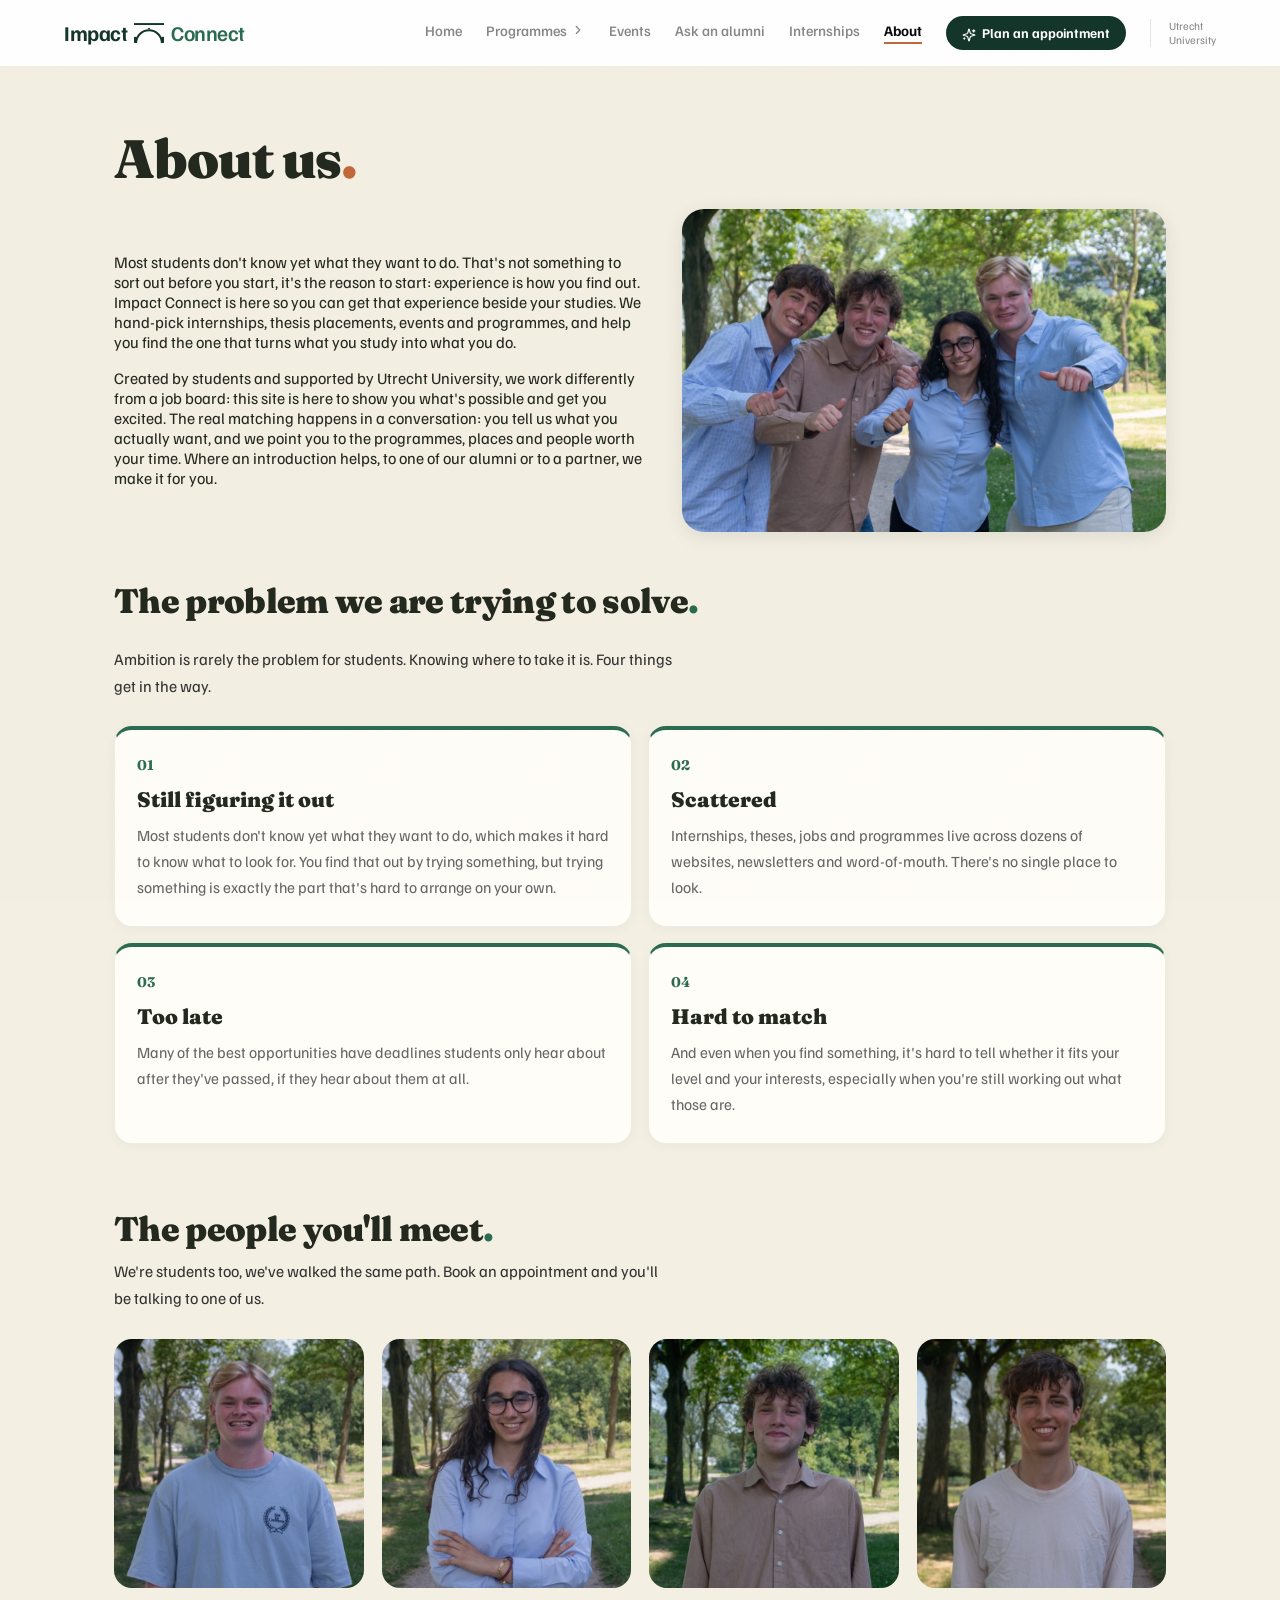
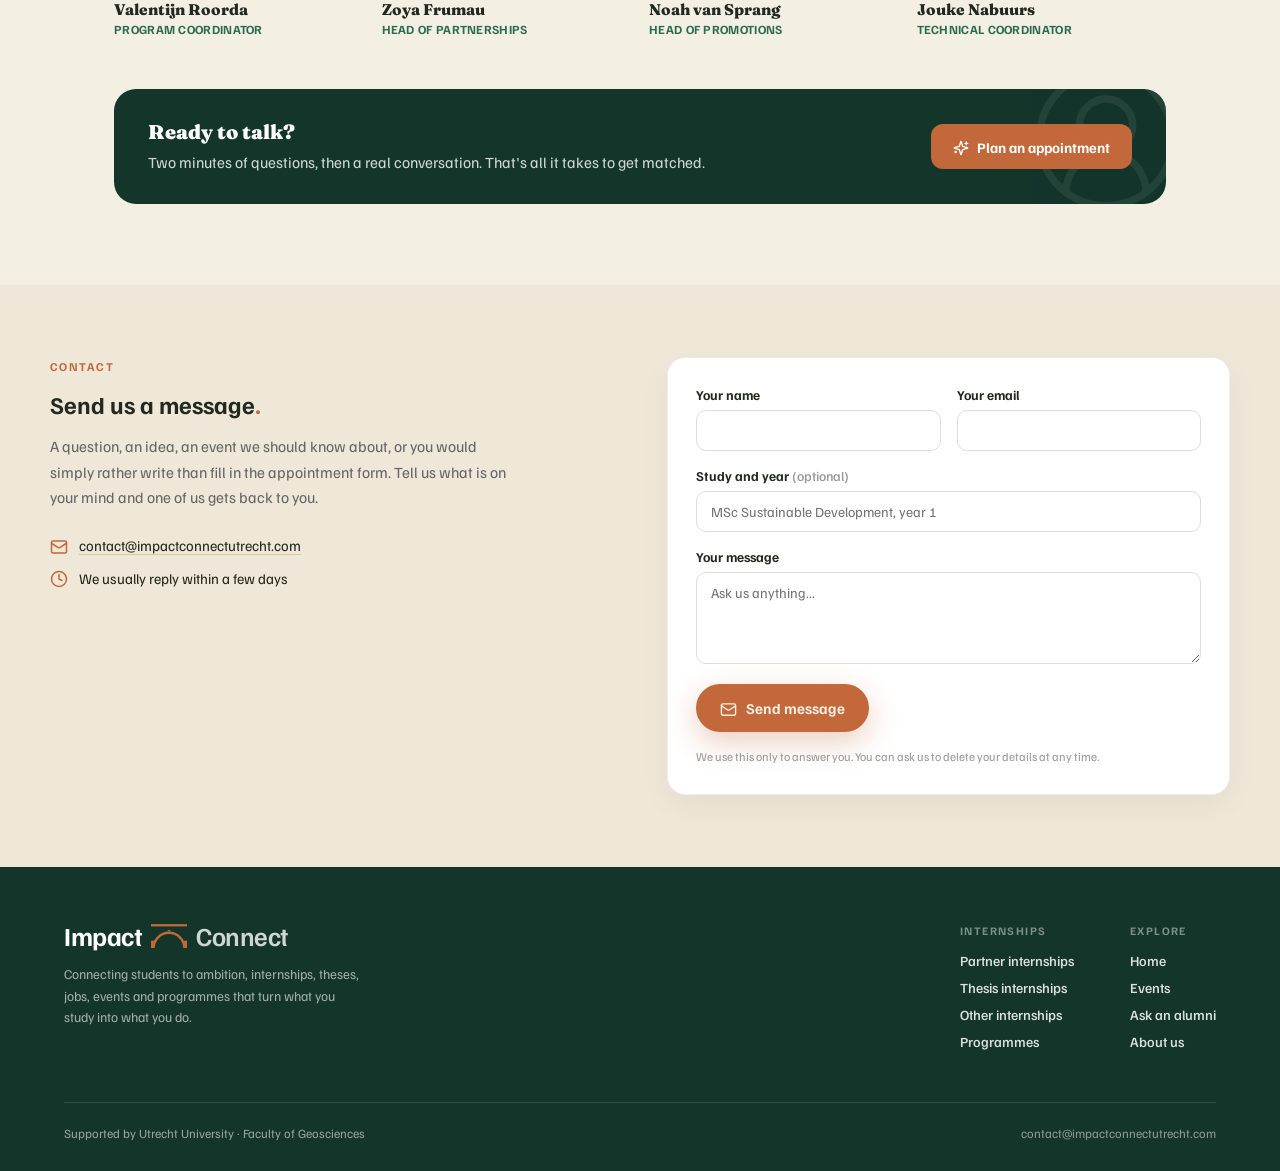
==== about.html @ 999a6ba3 "De introductiezin op home en Over ons herschreven Stond: "where an introduction helps, an alumni or " ====
<!doctype html>
<html lang="en">
<head>
  <meta charset="UTF-8" />
  <meta name="viewport" content="width=device-width, initial-scale=1.0" />
  <title>About us · Impact Connect</title>
  <meta name="description" content="Impact Connect helps students get experience beside their studies, even if you don't know yet what you want to do." />
  <!-- Drie varianten, met opzet. De SVG is scherp op elk formaat en is wat
       moderne browsers pakken; de .ico is de terugval voor oude browsers,
       en apple-touch-icon is het plaatje als iemand de site op zijn
       beginscherm zet. Verander je het merkteken, maak ze dan alle drie
       opnieuw (de PNG's worden getekend, niet uit de SVG gehaald). -->
  <link rel="icon" href="assets/favicon.svg" type="image/svg+xml" />
  <link rel="icon" href="assets/favicon.ico" sizes="any" />
  <link rel="apple-touch-icon" href="assets/apple-touch-icon.png" />
  <!-- 192 is een veelvoud van 48, en dat is de maat die Google wil voor
       het pictogram naast je zoekresultaat. -->
  <link rel="icon" type="image/png" sizes="192x192" href="assets/favicon-192.png" />
  <link rel="preconnect" href="https://fonts.googleapis.com" />
  <link rel="preconnect" href="https://fonts.gstatic.com" crossorigin />
  <link href="https://fonts.googleapis.com/css2?family=Fraunces:ital,opsz,wght@0,9..144,400..900;1,9..144,400..900&family=Familjen+Grotesk:wght@400;500;600;700&display=swap" rel="stylesheet" />
  <link rel="stylesheet" href="styles.css" />
</head>
<body data-page="about">
<a class="skip-link" data-t="nav.skip" href="#main">Skip to content</a>
<div id="scroll-progress"></div>

<!-- ═══ HEADER ═══════════════════════════════════════════════════════ -->
<header class="site-header">
  <a class="brand" href="index.html">
    <span class="brand-word"><b>Impact</b></span>
    <span class="brand-mark" data-mark="#13352A" data-size="30"></span>
    <span class="brand-word"><span>Connect</span></span>
  </a>
  <nav class="site-nav">
    <a class="nav-link" href="index.html" data-t="nav.home">Home</a>
    <div class="nav-drop">
      <a class="nav-link" href="programmes.html" data-t="nav.programmes">Programmes<span class="nav-caret" data-icon="ChevronRight" data-size="14"></span></a>
      <div class="nav-drop-menu" data-prog-menu></div>
    </div>
    <a class="nav-link" href="events.html" data-t="nav.events">Events</a>
    <a class="nav-link" href="alumni.html" data-t="nav.alumni">Ask an alumni</a>
    <a class="nav-link" href="internships.html" data-t="nav.internships">Internships</a>
    <a class="nav-link on" href="about.html" data-t="nav.about">About</a>
    <button class="nav-cta" data-open-form><span data-icon="Sparkles" data-size="14"></span> <span data-t="nav.appointment">Plan an appointment</span></button>
    <button class="taal-knop" data-taalknop type="button">NL</button>
    <span class="saved-count"><span data-icon="Bookmark" data-size="14" data-color="#C2683A" data-fill="#C2683A"></span> <span data-saved-count>0</span></span>
    <span class="uu-cobrand"><span data-uu-logo="38"></span><span data-t="nav.uu">Utrecht<br />University</span></span>
  </nav>
</header>

<main id="main" class="page">
  <div class="page-body narrow about">
    <h1 data-t="ab.kop">About us<span class="dot-clay">.</span></h1>
    <div class="about-intro">
      <div class="about-intro-text">
        <!-- Deze alinea begint bewust bij het niet-weten. Er stond eerst dat
             Impact Connect "ambitious students" inspireert om impact te maken
             naast hun studie; dat spreekt alleen iemand aan die zijn richting
             al heeft, terwijl de meeste studenten die nog zoeken. Ervaring is
             hier geen beloning nadat je gekozen hebt, het is de manier waaróp
             je kiest. Dat is ook wat de kaartjes onder "The problem we are
             trying to solve" zeggen:
             de ambitie is er wel, de kaart ontbreekt. -->
        <p data-t="ab.intro1">Most students don't know yet what they want to do. That's not something to sort out before you start, it's the reason to start: experience is how you find out. Impact Connect is here so you can get that experience beside your studies. We hand-pick internships, thesis placements, events and programmes, and help you find the one that turns what you study into what you do.</p>
        <p data-t="ab.intro2">Created by students and supported by Utrecht University, we work differently from a job board: this site is here to show you what's possible and get you excited. The real matching happens in a conversation: you tell us what you actually want, and we point you to the programmes, places and people worth your time. Where an introduction helps, to one of our alumni or to a partner, we make it for you.</p>
      </div>
      <figure class="about-intro-photo">
        <img src="assets/team/team-group.jpg" alt="The Impact Connect team" data-t-alt="ab.foto" />
      </figure>
    </div>

    <!-- Stond eerst op de homepage. Dit verhaal is voor wie wil weten waarom
         Impact Connect bestaat, en die persoon komt hier kijken, niet daar. -->
    <h2 data-t="ab.waarom.kop">The problem we are trying to solve<span class="dot-green">.</span></h2>
    <p class="team-lead" data-t="ab.waarom.lead">Ambition is rarely the problem for students. Knowing where to take it is.
      Four things get in the way.</p>
    <!-- Kaartje 01 is er later bij gekomen en staat bewust vooraan: het is het
         obstakel dat je tegenkomt vóórdat je begint te zoeken, en het is de
         reden dat de rest van de site bestaat. Vier kaartjes worden 2x2 door de
         klasse "two"; op auto-fit zouden ze op een breed scherm op één rij
         belanden en dan wordt elk kaartje een smalle kolom. -->
    <div class="about-grid two">
      <div class="about-card">
        <div class="num">01</div>
        <div class="ttl" data-t="ab.k1.kop">Still figuring it out</div>
        <p data-t="ab.k1.tekst">Most students don't know yet what they want to do, which makes it hard to know what to look for. You find that out by trying something, but trying something is exactly the part that's hard to arrange on your own.</p>
      </div>
      <div class="about-card">
        <div class="num">02</div>
        <div class="ttl" data-t="ab.k2.kop">Scattered</div>
        <p data-t="ab.k2.tekst">Internships, theses, jobs and programmes live across dozens of websites, newsletters and word-of-mouth. There's no single place to look.</p>
      </div>
      <div class="about-card">
        <div class="num">03</div>
        <div class="ttl" data-t="ab.k3.kop">Too late</div>
        <p data-t="ab.k3.tekst">Many of the best opportunities have deadlines students only hear about after they've passed, if they hear about them at all.</p>
      </div>
      <div class="about-card">
        <div class="num">04</div>
        <div class="ttl" data-t="ab.k4.kop">Hard to match</div>
        <p data-t="ab.k4.tekst">And even when you find something, it's hard to tell whether it fits your level and your interests, especially when you're still working out what those are.</p>
      </div>
    </div>

    <!-- Hier stond "How it works": vier kaartjes (Explore, Reach out, Or book
         us, Launch). Weggehaald omdat dat verhaal al op de homepage staat, in
         "We're not a job board", en daar komt iedereen als eerste langs. Twee
         keer dezelfde stappen op één site maakt de about-pagina lang zonder er
         iets aan toe te voegen. Wil je het terug, kijk dan in de homepage-
         versie: die staat in index.html onder HOE HET WERKT. -->

    <h2 style="margin-top:64px;margin-bottom:8px" data-t="ab.team.kop">The people you'll meet<span class="dot-green">.</span></h2>
    <p class="team-lead" data-t="ab.team.lead">We're students too, we've walked the same path. Book an appointment and you'll be talking to one of us.</p>
    <div class="team-grid">
      <div>
        <div class="portrait"><img src="assets/team/valentijn.jpg" alt="Valentijn Roorda" loading="lazy" /></div>
        <div class="name">Valentijn Roorda</div>
        <div class="role" data-t="ab.rol.prog">Program coordinator</div>
      </div>
      <div>
        <div class="portrait"><img src="assets/team/zoya.jpg" alt="Zoya Frumau" loading="lazy" /></div>
        <div class="name">Zoya Frumau</div>
        <div class="role" data-t="ab.rol.partners">Head of partnerships</div>
      </div>
      <div>
        <div class="portrait"><img src="assets/team/noah.jpg" alt="Noah van Sprang" loading="lazy" /></div>
        <div class="name">Noah van Sprang</div>
        <div class="role" data-t="ab.rol.promo">Head of promotions</div>
      </div>
      <div>
        <div class="portrait"><img src="assets/team/jouke.jpg" alt="Jouke Nabuurs" loading="lazy" /></div>
        <div class="name">Jouke Nabuurs</div>
        <div class="role" data-t="ab.rol.tech">Technical coordinator</div>
      </div>
    </div>

    <div class="banner">
      <div class="ghost" data-icon="UserCircle2" data-size="160" data-stroke="1.1"></div>
      <div class="body">
        <div class="ttl" style="font-size:20px" data-t="ab.cta.kop">Ready to talk?</div>
        <p data-t="ab.cta.tekst">Two minutes of questions, then a real conversation. That's all it takes to get matched.</p>
      </div>
      <!-- De tekst zit in een eigen span, net als in de menubalk: data-t
           vervangt de hele inhoud van het element, en dan zou het sterretje
           hiernaast verdwijnen zodra je naar Nederlands wisselt. -->
      <button class="cta" data-open-form><span data-icon="Sparkles" data-size="16"></span> <span data-t="nav.appointment">Plan an appointment</span></button>
    </div>
  </div>

  <!-- ═══ CONTACT ═════════════════════════════════════════════════════
       Voor alles wat geen afspraak is: een vraag, een tip voor een event,
       of iemand die liever niet door vier stappen klikt. Gaat naar
       hetzelfde Apps Script als de andere twee formulieren (FORM_ENDPOINT
       in data.js), met formulier: "contact". Lukt versturen niet, dan
       opent het mailprogramma met dezelfde tekst erin.
  ═════════════════════════════════════════════════════════════════════ -->
  <section class="contact-section" id="contact">
    <div class="contact-layout">
      <div class="contact-intro reveal">
        <p class="eyebrow" data-t="ct.eyebrow">Contact</p>
        <h2 data-t="ct.kop">Send us a message<span class="dot-clay">.</span></h2>
        <p data-t="ct.lead">A question, an idea, an event we should know about, or you would simply rather write than fill in the appointment form. Tell us what is on your mind and one of us gets back to you.</p>
        <ul class="contact-details">
          <li><span data-icon="Mail" data-size="18" data-color="#C2683A"></span>
            <a href="mailto:contact@impactconnectutrecht.com">contact@impactconnectutrecht.com</a></li>
          <li><span data-icon="Clock" data-size="18" data-color="#C2683A"></span>
            <span data-t="ct.termijn">We usually reply within a few days</span></li>
        </ul>
      </div>

      <form class="contact-form reveal" data-delay="140" data-contact-form novalidate>
        <div class="ct-row">
          <div class="ct-field">
            <label for="ct-naam" data-t="ct.naam">Your name</label>
            <input type="text" id="ct-naam" name="naam" autocomplete="name" required />
          </div>
          <div class="ct-field">
            <label for="ct-email" data-t="ct.email">Your email</label>
            <input type="email" id="ct-email" name="email" autocomplete="email" inputmode="email" required />
          </div>
        </div>
        <div class="ct-field">
          <label for="ct-studie"><span data-t="ct.studie">Study and year</span> <span class="ct-opt" data-t="form.optioneel">(optional)</span></label>
          <input type="text" id="ct-studie" name="studie" data-t-placeholder="ct.studie.hint" placeholder="MSc Sustainable Development, year 1" />
        </div>
        <div class="ct-field">
          <label for="ct-bericht" data-t="ct.bericht">Your message</label>
          <textarea id="ct-bericht" name="bericht" rows="4" required data-t-placeholder="ct.bericht.hint" placeholder="Ask us anything..."></textarea>
        </div>

        <!-- Spamval: staat uit beeld, mensen zien hem niet, bots vullen hem
             wel in. Zit er iets in, dan versturen we niets. -->
        <div class="ct-val" aria-hidden="true">
          <label for="ct-website">Website</label>
          <input type="text" id="ct-website" name="website" tabindex="-1" autocomplete="off" />
        </div>

        <button type="submit" class="btn-mag primary ct-verstuur">
          <span data-icon="Mail" data-size="17"></span> <span data-t="ct.knop">Send message</span>
        </button>
        <p class="form-note" data-t="ct.privacy">We use this only to answer you. You can ask us to delete your details at any time.</p>
        <div class="ct-fout" role="alert" hidden></div>
        <div class="ct-gelukt" role="status" aria-live="polite" hidden></div>
      </form>
    </div>
  </section>

</main>

<!-- ═══ FOOTER ═══════════════════════════════════════════════════════ -->
<footer class="site-footer">
  <div class="footer-inner">
    <div class="footer-top">
      <div>
        <div class="footer-brand">
          <span class="brand-word"><b>Impact</b></span>
          <span class="brand-mark" data-mark="#C2683A" data-size="36"></span>
          <span class="brand-word"><span>Connect</span></span>
        </div>
        <p data-t="footer.blurb">Connecting students to ambition, internships, theses, jobs, events and programmes that turn what you study into what you do.</p>
      </div>
      <div class="footer-cols">
        <div>
          <div class="head" data-t="footer.internships">Internships</div>
          <a href="internships.html" data-t="footer.partner">Partner internships</a>
          <a href="thesis.html" data-t="footer.thesis">Thesis internships</a>
          <a href="other-internships.html" data-t="footer.other">Other internships</a>
          <a href="programmes.html" data-t="footer.programmes">Programmes</a>
        </div>
        <div>
          <div class="head" data-t="footer.explore">Explore</div>
          <a href="index.html" data-t="nav.home">Home</a>
          <a href="events.html" data-t="nav.events">Events</a>
          <a href="alumni.html" data-t="nav.alumni">Ask an alumni</a>
          <a href="about.html" data-t="footer.about">About us</a>
        </div>
      </div>
    </div>
    <div class="footer-bottom">
      <span class="uu"><span data-uu-logo="28"></span> <span data-t="footer.uu">Supported by Utrecht University · Faculty of Geosciences</span></span>
      <a class="note" href="mailto:contact@impactconnectutrecht.com">contact@impactconnectutrecht.com</a>
    </div>
  </div>
</footer>

<script src="icons.js"></script>
<script src="vertalingen.js"></script>
<script src="data.js"></script>
<script src="script.js"></script>
</body>
</html>
---- styles.css ----
/* ═══════════════════════════════════════════════════════════════════
   Impact Connect — ontwerpsysteem
   Kleuren, typografie, layout en animaties voor alle pagina's.
   ═══════════════════════════════════════════════════════════════════ */

:root {
  --green:      #2B6B4F;  /* primair bosgroen */
  --dark:       #13352A;  /* diep bosgroen: koppen, donkere secties */
  --clay:       #C2683A;  /* terracotta accent */
  --ochre:      #D9A441;  /* warme oker */
  --moss:       #7C8C4E;  /* mos/olijf */
  --mint:       #EDE6D4;  /* warm zandtint voor chips en vlakken */
  --paper:      #F4EFE3;  /* bone / papierbasis */
  --paper2:     #EFE8D8;  /* iets dieper papier */
  --ink:        #23291F;  /* warm bijna-zwart voor bodytekst */
  --sand:       #D8C9A0;  /* zandrand */
  --line:       #ECECEC;  /* lichte scheidingslijn */
  --muted:      #666;
  --muted-soft: #999;

  --font-body:    'Familjen Grotesk', system-ui, -apple-system, sans-serif;
  --font-display: 'Fraunces', Georgia, serif;
}

* { box-sizing: border-box; }
html, body { margin: 0; padding: 0; }
html { scroll-behavior: smooth; }

body {
  font-family: var(--font-body);
  background: var(--paper);
  color: var(--ink);
  min-height: 100vh;
  -webkit-font-smoothing: antialiased;
}

.display { font-family: var(--font-display); font-optical-sizing: auto; }
.ital    { font-style: italic; }
::selection { background: var(--clay); color: var(--paper); }

a { cursor: pointer; }
button { font-family: inherit; }

/* papieren korrel over de hele pagina */
body::before {
  content: ""; position: fixed; inset: 0; z-index: 9999;
  pointer-events: none; opacity: 0.5; mix-blend-mode: multiply;
  background-image: url("data:image/svg+xml,%3Csvg xmlns='http://www.w3.org/2000/svg' width='160' height='160'%3E%3Cfilter id='n'%3E%3CfeTurbulence type='fractalNoise' baseFrequency='0.85' numOctaves='3' stitchTiles='stitch'/%3E%3C/filter%3E%3Crect width='100%25' height='100%25' filter='url(%23n)' opacity='0.06'/%3E%3C/svg%3E");
}

/* leesvoortgang bovenaan */
#scroll-progress {
  position: fixed; top: 0; left: 0; height: 3px; width: 0;
  background: linear-gradient(90deg, var(--clay), var(--green));
  z-index: 200; transition: width .1s linear;
}

.skip-link {
  position: absolute; left: -9999px; top: 0; z-index: 300;
  background: var(--dark); color: #fff; padding: 12px 18px; border-radius: 0 0 10px 0;
  font-weight: 700; text-decoration: none;
}
.skip-link:focus { left: 0; }

/* ── icoontjes ──────────────────────────────────────────────────── */
.ic { display: inline-block; vertical-align: middle; flex-shrink: 0; }

/* ── herbruikbare bouwstenen ────────────────────────────────────── */
.pill {
  font-size: 11px; font-weight: 600; letter-spacing: .3px;
  padding: 3px 9px; border-radius: 999px; white-space: nowrap;
  display: inline-flex; align-items: center; gap: 4px; color: #fff;
}
.pill-dot { width: 7px; height: 7px; border-radius: 99px; }

.levels { display: inline-flex; align-items: center; gap: 5px; }
.levels-dots { display: inline-flex; gap: 2px; }
.levels-dots i { width: 6px; height: 6px; border-radius: 99px; background: #DADADA; }
.levels-label { font-size: 11.5px; color: var(--muted); font-weight: 500; }

.logo-badge {
  border-radius: 12px; border: 1px solid var(--line); background: #fff;
  flex-shrink: 0; box-shadow: 0 1px 3px rgba(0,0,0,.05);
  display: flex; align-items: center; justify-content: center; box-sizing: border-box;
}
.logo-badge img { max-width: 100%; max-height: 100%; object-fit: contain; }
.logo-badge.is-initials { background: #F6F6F4; color: var(--muted-soft); font-weight: 800; }

/* magnetische knoppen (home + CTA's) */
.btn-mag {
  border-radius: 999px; padding: 14px 24px; font-weight: 700; font-size: 15px;
  cursor: pointer; display: inline-flex; align-items: center; gap: 9px;
  text-decoration: none; border: 1.5px solid rgba(19,53,42,.2); background: transparent;
  color: var(--dark); transition: transform .15s ease, box-shadow .15s ease;
}
.btn-mag.primary {
  background: var(--clay); color: var(--paper); border: none;
  box-shadow: 0 10px 30px rgba(194,104,58,.32);
}

.chip {
  border: 1.5px solid #DDD; background: #fff; color: #444;
  padding: 9px 15px; border-radius: 999px; font-size: 13.5px; font-weight: 600;
  cursor: pointer; transition: all .12s;
}
.chip.on { border-color: var(--dark); background: var(--dark); color: #fff; }

/* onthul-animatie bij scrollen */
.reveal { opacity: 0; transform: translateY(18px); }
.reveal.shown {
  opacity: 1; transform: none;
  transition: opacity .6s cubic-bezier(.2,.7,.2,1), transform .6s cubic-bezier(.2,.7,.2,1);
}

/* ═══ HEADER ═══════════════════════════════════════════════════════ */
.site-header {
  display: flex; justify-content: space-between; align-items: center;
  gap: 20px; flex-wrap: wrap; row-gap: 12px;
  padding: 16px 5vw; border-bottom: 1px solid #EDEDED; background: #fff;
  position: sticky; top: 0; z-index: 30;
}
/* Woordmerk: Impact · brug · Connect, zoals op het merkboard */
.brand { display: flex; align-items: center; gap: 7px; text-decoration: none; flex-shrink: 0; }
.brand-mark { display: flex; align-items: center; }
.brand-mark svg { display: block; }
.brand-word { font-size: 21px; letter-spacing: -.5px; line-height: 1; font-family: var(--font-body); }
.brand-word b { font-weight: 800; color: var(--dark); }
.brand-word span { font-weight: 600; color: var(--green); }

.site-nav {
  display: flex; gap: 24px; row-gap: 10px; font-size: 14.5px;
  align-items: center; flex-wrap: wrap; justify-content: flex-end;
}
.nav-link {
  color: #888; font-weight: 500; cursor: pointer; padding-bottom: 3px;
  border-bottom: 2px solid transparent; text-decoration: none;
  display: inline-flex; align-items: center; gap: 4px;
}
.nav-link.on { color: #0A0A0A; font-weight: 700; border-bottom-color: var(--clay); }

.nav-drop { position: relative; }
.nav-drop-menu {
  position: absolute; top: calc(100% + 10px); left: -12px; background: #fff;
  border: 1px solid #EAEAEA; border-radius: 12px; box-shadow: 0 12px 30px rgba(0,0,0,.12);
  padding: 8px; min-width: 210px; z-index: 40; display: none;
}
.nav-drop:hover .nav-drop-menu,
.nav-drop:focus-within .nav-drop-menu,
.nav-drop.open .nav-drop-menu { display: block; }
/* Onzichtbaar bruggetje over het gat tussen de knop en het menu. Zonder
   dit valt de muis in dat gat buiten het menu en klapt het dicht voor je
   een item kunt aanklikken. */
.nav-drop-menu::before {
  content: ""; position: absolute; left: 0; right: 0; top: -12px; height: 12px;
}
.nav-drop-menu a {
  display: flex; align-items: center; gap: 9px; padding: 10px 12px; border-radius: 8px;
  font-size: 14px; font-weight: 500; color: #555; text-decoration: none;
}
.nav-drop-menu a.on { font-weight: 700; color: #0A0A0A; background: var(--paper); }
.nav-caret { display: inline-flex; transition: transform .15s; }
.nav-drop:hover .nav-caret,
.nav-drop:focus-within .nav-caret { transform: rotate(90deg); }

.cmdk-btn {
  background: #F4F4F2; color: #888; border: 1px solid #E8E8E4; border-radius: 10px;
  padding: 7px 12px; font-weight: 500; font-size: 13px; cursor: pointer;
  display: inline-flex; align-items: center; gap: 8px;
}
.cmdk-btn kbd {
  font-family: inherit; font-size: 11px; background: #fff;
  border: 1px solid #E0E0E0; border-radius: 5px; padding: 1px 5px;
}
.nav-cta {
  background: var(--dark); color: #fff; border: none; border-radius: 999px;
  padding: 8px 16px; font-weight: 700; font-size: 13.5px; cursor: pointer;
  display: inline-flex; align-items: center; gap: 6px; text-decoration: none;
}
.saved-count {
  display: inline-flex; align-items: center; gap: 6px; background: var(--mint);
  border: 1px solid var(--sand); border-radius: 999px; padding: 6px 12px;
  font-weight: 600; color: #000; font-size: 13.5px;
}
.uu-cobrand {
  display: inline-flex; align-items: center; gap: 8px;
  padding-left: 18px; border-left: 1px solid #E5E5E5;
}
.uu-cobrand img { display: block; object-fit: contain; }
.uu-cobrand span { font-size: 11px; color: #888; line-height: 1.25; }

/* ═══ HOME ═════════════════════════════════════════════════════════ */
.hero { position: relative; background: var(--paper); overflow: hidden; }
.hero-sun { position: absolute; inset: 0; width: 100%; height: 100%; pointer-events: none; }
.hero-inner { padding: 66px 5vw 84px; max-width: 1180px; margin: 0 auto; position: relative; }
.hero h1 {
  font-family: var(--font-display); font-weight: 300;
  font-size: clamp(46px, 9vw, 120px); line-height: .94; letter-spacing: -.025em;
  margin: 0; color: var(--dark); max-width: 1000px;
}
.hero h1 span.line { display: block; }
.hero h1 .ital { font-weight: 500; color: var(--clay); }
.hero-bottom {
  display: flex; gap: 48px; align-items: flex-end; justify-content: space-between;
  flex-wrap: wrap; margin-top: 40px;
}
.hero-lead {
  font-size: clamp(17px, 1.7vw, 21px); line-height: 1.6; color: var(--ink);
  max-width: 540px; margin: 0; font-weight: 400;
}
.hero-lead b { color: var(--green); font-weight: 600; }
.hero-actions { display: flex; gap: 14px; flex-wrap: wrap; }
.hero-tear { display: block; width: 100%; height: 38px; position: relative; }

.ticker { background: var(--dark); color: var(--paper); padding: 15px 0; overflow: hidden; }
.ticker span.word {
  display: inline-flex; align-items: center; gap: 22px; margin-right: 22px;
  font-family: var(--font-display); font-weight: 500; font-size: 17px;
  font-style: italic; letter-spacing: .5px;
}
.ticker span.word i { color: var(--ochre); font-style: normal; }

.marquee { overflow: hidden; white-space: nowrap; display: flex; }
.marquee-track {
  display: inline-flex; align-items: center;
  animation: marquee 28s linear infinite; will-change: transform;
}
.marquee-track.slow { animation-duration: 36s; }
.marquee-track.fast { animation-duration: 26s; }

.logo-band {
  background: var(--paper); padding: 26px 0;
  border-top: 1px solid rgba(19,53,42,.08); border-bottom: 1px solid rgba(19,53,42,.08);
}
.logo-band .logo-item {
  display: inline-flex; align-items: center; justify-content: center;
  margin: 0 28px;
  filter: grayscale(1); opacity: .7;
  transition: filter .3s ease, opacity .3s ease;
}
.logo-band img { height: 44px; width: auto; max-width: 150px; object-fit: contain; }
/* Witte logo's hebben een donker vlak nodig, net als op de programmakaartjes. */
.logo-band .logo-item.on-dark {
  background: var(--dark); border-radius: 8px; padding: 6px 10px;
}
/* De band loopt gewoon door; alleen het logo onder de muis licht op. */
.logo-band .logo-item:hover { filter: none; opacity: 1; }

.section { padding: 100px 5vw; background: var(--paper); }
/* Twee lichte secties onder elkaar hadden samen 200px lucht ertussen. Dat
   leest als een gat, want er zit geen kleurwissel tussen om het te
   rechtvaardigen. Grenzen ze aan elkaar, dan halveren ze allebei. Voor de
   overgang naar een donkere sectie blijft de ruime marge staan. */
.section + .section     { padding-top: 60px; }
.section:has(+ .section) { padding-bottom: 60px; }
.section-inner { max-width: 1180px; margin: 0 auto; }
.section h2 {
  font-family: var(--font-display); font-weight: 900;
  font-size: clamp(30px, 4.6vw, 56px); letter-spacing: -.02em; margin: 0 0 14px;
}
.dot-clay  { color: var(--clay); }
.dot-green { color: var(--green); }
.section-lead { font-size: 17px; line-height: 1.6; color: #555; max-width: 560px; }

.rule { width: 46px; height: 4px; background: var(--green); border-radius: 2px; margin-bottom: 22px; }

.card-grid { display: grid; grid-template-columns: repeat(auto-fit, minmax(260px, 1fr)); gap: 22px; }
.problem-card {
  background: #fff; color: var(--ink); border: 1px solid rgba(19,53,42,.1);
  border-radius: 22px; padding: 34px 30px; height: 100%;
  transition: transform .3s cubic-bezier(.2,.8,.3,1), box-shadow .3s;
}
.problem-card:hover { transform: translateY(-4px); box-shadow: 0 18px 40px rgba(0,0,0,.08); }
.problem-card .num  { font-family: var(--font-display); font-size: 15px; color: var(--green); font-weight: 700; margin-bottom: 18px; }
.problem-card .ttl  { font-family: var(--font-display); font-size: 27px; font-weight: 900; margin-bottom: 14px; }
.problem-card p     { font-size: 15.5px; line-height: 1.68; color: var(--muted); margin: 0; }

.steps-grid { display: grid; grid-template-columns: repeat(auto-fit, minmax(260px, 1fr)); gap: 20px; position: relative; }
.step-card {
  background: #FFFDF8; color: var(--ink); border: 1px solid rgba(19,53,42,.08);
  border-top: 4px solid var(--green); border-radius: 20px; padding: 30px 28px 32px;
  height: 100%; position: relative; overflow: hidden; box-shadow: 0 2px 12px rgba(0,0,0,.04);
}
.step-card .ghost { position: absolute; right: -26px; bottom: -30px; opacity: .06; }
.step-card .badge {
  width: 46px; height: 46px; border-radius: 13px; display: flex;
  align-items: center; justify-content: center; margin-bottom: 20px; color: #fff;
}
.step-card .num { font-family: var(--font-display); font-size: 14px; font-weight: 700; margin-bottom: 8px; position: relative; }
.step-card .ttl { font-family: var(--font-display); font-size: 25px; font-weight: 900; margin-bottom: 12px; position: relative; }
.step-card p    { font-size: 15.5px; line-height: 1.68; color: var(--muted); margin: 0; position: relative; }
/* Compacte variant van de stappen: die staan boven "Four ways in" en
   moeten uitleggen wat Impact Connect is zonder een heel scherm te kosten.
   Het icoontje staat naast de tekst in plaats van erboven. */
.steps-grid.compact { grid-template-columns: repeat(auto-fit, minmax(280px, 1fr)); gap: 18px; }
/* geen ghost-illustratie in deze variant, dus het pijltje tussen de kaarten
   hoeft niet meer weggeknipt te worden aan de rand */
.step-card.compact { display: flex; gap: 15px; align-items: flex-start; padding: 22px 24px 24px; overflow: visible; }
.step-card.compact .badge { width: 38px; height: 38px; border-radius: 11px; margin: 2px 0 0; flex: none; }
.step-card.compact .num { font-size: 12.5px; margin-bottom: 3px; opacity: .9; }
.step-card.compact .ttl { font-size: 20px; margin-bottom: 7px; }
.step-card.compact p { font-size: 15px; line-height: 1.6; }
.step-arrow {
  position: absolute; right: -32px; top: 50%; z-index: 2; transform: translateY(-50%);
  width: 44px; height: 44px; border-radius: 99px; background: #fff;
  box-shadow: 0 6px 18px rgba(0,0,0,.15); display: flex; align-items: center; justify-content: center;
}
.center-row { display: flex; justify-content: center; margin-top: 44px; }

.quote-section { background: var(--dark); color: #fff; padding: 88px 5vw; position: relative; overflow: hidden; }
.quote-mark {
  position: absolute; left: -6%; top: -20%; font-family: var(--font-display);
  font-size: 480px; font-weight: 900; color: rgba(255,255,255,.04); line-height: 1; user-select: none;
}
.quote-section blockquote {
  font-family: var(--font-display); font-weight: 900;
  font-size: clamp(24px, 3.6vw, 44px); line-height: 1.25; letter-spacing: -.01em; margin: 0;
}
.quote-section blockquote em { font-style: normal; color: var(--clay); }
.quote-by { display: flex; align-items: center; gap: 16px; margin-top: 36px; }
.quote-avatar { width: 64px; height: 64px; flex-shrink: 0; border-radius: 999px; overflow: hidden; }
.quote-by .name { font-weight: 800; font-size: 15px; }
.quote-by .role { font-size: 13px; color: rgba(255,255,255,.65); }

.cat-row { display: flex; gap: 16px; min-height: 380px; }
.cat-panel {
  flex: 1; border-radius: 26px; padding: 34px 30px; cursor: pointer; color: #fff;
  position: relative; overflow: hidden; display: flex; flex-direction: column;
  justify-content: space-between; text-decoration: none;
  transition: flex .55s cubic-bezier(.3,.9,.3,1), transform .4s, opacity .4s;
  box-shadow: 0 4px 14px rgba(0,0,0,.06);
}
.cat-row:hover .cat-panel { opacity: .55; }
.cat-row .cat-panel:hover {
  flex: 2.4; opacity: 1; transform: translateY(-6px); box-shadow: 0 26px 60px rgba(0,0,0,.18);
}
.cat-panel .scene { position: absolute; inset: 0; opacity: 0; transition: opacity .5s; mix-blend-mode: luminosity; }
.cat-panel:hover .scene { opacity: .4; }
.cat-panel .ghost {
  position: absolute; right: -34px; bottom: -34px; opacity: .1; z-index: 1;
  transition: opacity .4s, transform .5s;
}
.cat-panel:hover .ghost { opacity: .18; transform: scale(1.15) rotate(-6deg); }
.cat-panel .top { position: relative; z-index: 2; }
.cat-panel .badge {
  width: 50px; height: 50px; border-radius: 14px; background: rgba(255,255,255,.16);
  display: flex; align-items: center; justify-content: center; margin-bottom: 22px;
}
.cat-panel h3 {
  font-family: var(--font-display); font-weight: 900; font-size: 23px;
  line-height: 1.12; margin: 0 0 12px; transition: font-size .4s;
}
.cat-panel:hover h3 { font-size: 30px; }
.cat-panel p {
  font-size: 16px; line-height: 1.6; opacity: 0; max-height: 0; margin: 0;
  transition: opacity .4s .1s, max-height .45s; overflow: hidden;
}
.cat-panel:hover p { opacity: .95; max-height: 140px; }
.cat-foot { display: flex; align-items: center; justify-content: space-between; margin-top: 18px; position: relative; z-index: 2; }
.cat-foot .count { font-size: 12.5px; font-weight: 800; letter-spacing: 1px; text-transform: uppercase; opacity: .8; }
.cat-foot .go {
  width: 42px; height: 42px; border-radius: 99px; background: #fff;
  display: flex; align-items: center; justify-content: center;
  transform: rotate(-45deg); transition: transform .4s cubic-bezier(.3,1.4,.4,1);
}
.cat-panel:hover .cat-foot .go { transform: rotate(0deg); }

/* partnermuur */
.wall-section { background: var(--dark); padding: 96px 5vw; position: relative; overflow: hidden; }
.wall-watermark { position: absolute; right: -6%; top: -10%; opacity: .05; transform: rotate(-8deg); }
.wall-section h2 { color: #fff; }
.wall-section .section-lead { color: rgba(255,255,255,.7); max-width: 540px; margin: 0 0 34px; font-size: 16.5px; }
.wall-cats { display: flex; gap: 9px; flex-wrap: wrap; margin-bottom: 36px; }
.wall-cat {
  border: 1.5px solid rgba(255,255,255,.25); background: transparent; color: rgba(255,255,255,.85);
  padding: 9px 18px; border-radius: 999px; font-size: 13.5px; font-weight: 700;
  cursor: pointer; transition: all .2s;
}
.wall-cat.on { border-color: var(--clay); background: var(--clay); color: #fff; }
.wall-grid { display: grid; grid-template-columns: repeat(6, 1fr); gap: 14px; }
.wall-tile {
  grid-column: span 1; background: #fff; border-radius: 18px; padding: 18px 16px 14px;
  display: flex; flex-direction: column; align-items: center; justify-content: center; gap: 10px;
  min-height: 116px; position: relative; overflow: hidden;
  box-shadow: 0 4px 14px rgba(0,0,0,.18); transition: all .35s cubic-bezier(.2,.8,.3,1);
}
.wall-tile.big { grid-column: span 2; }
.wall-tile .tile-name { font-size: 12.5px; font-weight: 800; color: #0A0A0A; text-align: center; line-height: 1.2; }
.wall-tile .tile-back {
  position: absolute; inset: 0; background: var(--dark); color: #fff;
  display: flex; flex-direction: column; align-items: center; justify-content: center;
  gap: 6px; padding: 12px; opacity: 0; transition: opacity .25s ease; text-align: center;
}
.wall-tile .tile-back .n { font-weight: 900; font-size: 14px; font-family: var(--font-display); }
.wall-tile .tile-back .o { font-size: 11.5px; font-weight: 700; color: var(--clay); letter-spacing: .4px; text-transform: uppercase; }
.wall-tile:hover .tile-back { opacity: 1; }
.wall-tile.lit  { box-shadow: 0 16px 40px rgba(0,0,0,.35), 0 0 0 2px var(--clay); transform: translateY(-2px); }
.wall-tile:hover { transform: translateY(-5px) scale(1.02); box-shadow: 0 16px 40px rgba(0,0,0,.35), 0 0 0 2px var(--clay); }
.wall-tile.dim  { opacity: .22; filter: grayscale(1); }
.wall-note { font-size: 12.5px; color: rgba(255,255,255,.35); margin-top: 26px; text-align: center; }

.teaser-head {
  display: flex; justify-content: space-between; align-items: flex-end;
  flex-wrap: wrap; gap: 18px; margin-bottom: 44px;
}
/* "All 34 events" stond als een grijs randje naast de koptekst en viel weg
   tussen de kaartjes. Het getal is juist de reden om te klikken, dus: gevuld
   bosgroen, het aantal groot in oker, en een pijl die meebeweegt. */
.btn-all {
  display: inline-flex; align-items: center; gap: 9px;
  background: var(--dark); color: var(--paper); text-decoration: none;
  border-radius: 999px; padding: 13px 26px;
  font-size: 16px; font-weight: 700; letter-spacing: -.1px;
  box-shadow: 0 10px 26px rgba(19,53,42,.26);
  transition: transform .2s cubic-bezier(.2,.8,.3,1), box-shadow .2s;
}
/* Het getal stond eerst in Fraunces; die cijfers hebben krullen en staan
   ongelijk hoog, wat in een knop van vier woorden raar leest. Nu gewoon de
   broodletter, iets groter en in oker: valt op zonder eigenwijs te doen. */
.btn-all b {
  font-family: inherit; font-weight: 700; font-size: 18px;
  color: var(--ochre); line-height: 1; font-variant-numeric: tabular-nums;
}
.btn-all .arr { display: inline-flex; transition: transform .2s cubic-bezier(.2,.8,.3,1); }
.btn-all:hover { transform: translateY(-2px); box-shadow: 0 16px 34px rgba(19,53,42,.32); }
.btn-all:hover .arr { transform: translateX(4px); }
.teaser-grid { display: grid; grid-template-columns: repeat(auto-fit, minmax(280px, 1fr)); gap: 20px; }
.teaser-card {
  text-decoration: none; color: inherit; display: block; border: 1.5px solid var(--line);
  border-radius: 20px; padding: 26px 26px 22px; height: 100%; background: var(--paper);
  transition: transform .25s, box-shadow .25s, border-color .25s;
}
.teaser-card:hover { transform: translateY(-5px); box-shadow: 0 18px 40px rgba(0,0,0,.1); border-color: var(--clay); }
.teaser-card .date { font-family: var(--font-display); font-weight: 900; font-size: 17px; color: var(--dark); margin-bottom: 10px; }
.teaser-card .name { font-weight: 800; font-size: 17px; line-height: 1.3; margin-bottom: 8px; }
.teaser-card p    { font-size: 13.5px; line-height: 1.55; color: var(--muted); margin: 0 0 14px; }
.teaser-meta { font-size: 12.5px; color: var(--muted-soft); display: flex; gap: 12px; flex-wrap: wrap; }

.final-cta {
  background: var(--dark); color: #fff; padding: 110px 5vw; text-align: center;
  position: relative; overflow: hidden;
}
.final-cta .glow { position: absolute; inset: 0; background: radial-gradient(circle at 50% 120%, rgba(194,104,58,.2), transparent 60%); }
.final-cta .inner { position: relative; max-width: 860px; margin: 0 auto; }
.final-cta h2 {
  font-family: var(--font-display); font-weight: 900; font-size: clamp(36px, 6.4vw, 76px);
  line-height: 1.02; letter-spacing: -.03em; margin: 0 0 26px;
}
.final-cta h2 em { font-style: normal; color: var(--clay); }
.final-cta p { font-size: 17px; line-height: 1.6; color: rgba(255,255,255,.7); margin: 0 auto 38px; max-width: 460px; }

/* ═══ SUBPAGINA'S ══════════════════════════════════════════════════ */
/* Taalknop in de balk. Eén knop die de ándere taal aanbiedt, niet twee
   waarvan er één aan staat: bij twee talen betekent "NL" onmiskenbaar
   "ga naar Nederlands", en het scheelt breedte in een balk die al vol is. */
.taal-knop {
  border: 1.5px solid rgba(19,53,42,.16); background: transparent; color: var(--ink);
  border-radius: 999px; padding: 6px 11px; font-family: inherit;
  font-size: 12px; font-weight: 800; letter-spacing: .6px; cursor: pointer;
  line-height: 1; transition: border-color .16s, background .16s, color .16s;
}
.taal-knop:hover { border-color: var(--green); background: var(--green); color: #fff; }

.page { padding-top: 56px; }
.page-body { padding: 8px 5vw 80px; }
/* Allebei gecentreerd en allebei even breed. Bij .narrow ontbrak de margin,
   waardoor about.html en alumni.html op een breed scherm helemaal links
   plakten met een halve meter leegte rechts. Toen dat eenmaal gecentreerd
   stond, bleef 980px als een smalle kolom middenin hangen; nu houden alle
   pagina's dezelfde maat aan. De alinea's zelf blijven wel begrensd (zie
   .team-lead en .about-intro), want een regel van 1000px lees je niet. */
.page-body.narrow,
.page-body.wide { max-width: 1180px; margin: 0 auto; }

.subnav { display: flex; gap: 8px; padding: 0 5vw 20px; flex-wrap: wrap; }
.subnav a {
  border: 1.5px solid #E2E2E2; background: #fff; color: #555; padding: 9px 18px;
  border-radius: 11px; font-size: 14px; font-weight: 700; cursor: pointer;
  text-decoration: none; display: inline-flex; align-items: center; gap: 7px;
}
.subnav a.on { color: #fff; }

.page-hero {
  border-radius: 26px; padding: 46px 42px 40px; margin-bottom: 34px;
  position: relative; overflow: hidden; color: #fff;
}
.page-hero.light { color: #0A0A0A; }
.page-hero .ghost { position: absolute; right: -36px; bottom: -44px; opacity: .12; transform: rotate(-8deg); }
.page-hero h1, .page-hero h2 {
  font-family: var(--font-display); font-weight: 900; font-size: clamp(32px, 4.4vw, 52px);
  letter-spacing: -.02em; line-height: 1.05; margin: 0 0 12px; position: relative;
}
.page-hero h1 i, .page-hero h2 i { font-style: normal; opacity: .5; }
.page-hero p { font-size: 16.5px; line-height: 1.6; margin: 0 0 22px; max-width: 560px; opacity: .87; position: relative; }
.page-hero .stats { display: flex; gap: 9px; flex-wrap: wrap; position: relative; }
.page-hero .stats span {
  background: rgba(255,255,255,.16); border-radius: 999px; padding: 7px 15px;
  font-size: 13px; font-weight: 800; letter-spacing: .3px;
}
.page-hero.light .stats span { background: rgba(0,0,0,.1); }

/* filterbalk */
.filters { display: flex; gap: 10px; flex-wrap: wrap; align-items: center; margin-bottom: 28px; }
.filter-toggle {
  border: 1.5px solid #E2E2E2; background: #fff; color: #555; padding: 7px 14px;
  border-radius: 999px; font-size: 13px; font-weight: 600; cursor: pointer;
  display: inline-flex; align-items: center; gap: 6px;
}
.filter-toggle.on { border-color: var(--green); background: var(--green); color: #fff; }
.search-box {
  margin-left: auto; display: flex; align-items: center; gap: 8px; background: #fff;
  border: 1.5px solid #E2E2E2; border-radius: 999px; padding: 8px 14px; min-width: 200px;
}
.search-box input { border: none; outline: none; font-size: 14px; font-family: inherit; width: 100%; background: transparent; }

.listing-grid { display: grid; grid-template-columns: repeat(auto-fill, minmax(290px, 1fr)); gap: 18px; }

.opp-card {
  background: #fff; border: 1px solid var(--line); border-radius: 16px; padding: 18px 20px;
  cursor: pointer; position: relative; display: flex; flex-direction: column; height: 100%;
  border-top: 3px solid var(--clay); box-shadow: 0 1px 2px rgba(0,0,0,.04);
  transition: transform .18s, box-shadow .18s, border-color .18s;
}
.opp-card:hover { transform: translateY(-3px); box-shadow: 0 14px 32px rgba(0,0,0,.1); }
.opp-save {
  position: absolute; right: 14px; top: 14px; background: none; border: none;
  cursor: pointer; padding: 4px; line-height: 0;
}
.opp-head { display: flex; gap: 14px; align-items: center; margin-bottom: 14px; padding-right: 24px; }
.opp-head h3 {
  margin: 0; font-family: var(--font-display); font-size: 17.5px; font-weight: 700;
  color: #0A0A0A; line-height: 1.22;
}
.opp-pills { display: flex; gap: 6px; flex-wrap: wrap; margin-bottom: 10px; }
.opp-title { margin: 0 0 8px; font-size: 13.5px; font-weight: 600; color: var(--dark); line-height: 1.4; }
.opp-field { margin: 0 0 8px; font-size: 13px; color: #555; line-height: 1.45; }
.opp-desc  { margin: 0 0 14px; font-size: 13.5px; line-height: 1.5; color: #555; flex: 1; }
.opp-levels { margin-bottom: 10px; }
.opp-meta { display: flex; gap: 12px; flex-wrap: wrap; font-size: 12px; color: var(--muted); align-items: center; }
.opp-meta span { display: inline-flex; align-items: center; gap: 4px; }
.opp-meta .soon { color: #C00A35; font-weight: 600; }

.empty-state {
  background: #fff; border: 1px dashed #DDD; border-radius: 14px;
  padding: 40px 20px; text-align: center;
}
.empty-state p { color: var(--muted-soft); font-size: 14px; margin: 0; }

/* "Coming soon" op de drie internshippagina's, zolang INTERNSHIPS_LIVE in
   data.js uit staat. Bewust een vol vlak en geen leeg kadertje: er is niets
   misgegaan, het is er alleen nog niet. De randkleur volgt het tabblad. */
.soon-state {
  background: #fff; border: 1.5px solid; border-radius: 22px;
  padding: 54px 40px 46px; text-align: center; max-width: 620px; margin: 0 auto;
  box-shadow: 0 14px 40px rgba(0,0,0,.06);
}
.soon-badge {
  display: inline-block; color: #fff; border-radius: 999px; padding: 6px 15px;
  font-size: 12px; font-weight: 700; letter-spacing: .6px; text-transform: uppercase;
}
.soon-state h2 {
  font-family: var(--font-display); font-weight: 900; font-size: clamp(24px, 3vw, 31px);
  line-height: 1.2; margin: 18px 0 12px; color: var(--dark);
}
.soon-state p { font-size: 15.5px; line-height: 1.68; color: var(--muted); margin: 0 auto 14px; max-width: 460px; }
/* De kern van het blok is niet het wachten maar het gesprek, dus staat die
   alinea donkerder en iets groter dan de reden erboven. */
.soon-state .soon-talk { font-size: 16.5px; color: var(--ink); margin-bottom: 26px; }
.soon-state .soon-alt { font-size: 14.5px; color: #777; margin: 26px auto 0; }
.soon-state .soon-alt a { color: var(--clay); font-weight: 600; text-decoration: none; border-bottom: 1.5px solid rgba(194,104,58,.35); }
.soon-state .soon-alt a:hover { border-bottom-color: var(--clay); }

/* banners */
.banner {
  border-radius: 22px; padding: 30px 34px; display: flex; align-items: center;
  gap: 22px; flex-wrap: wrap; position: relative; overflow: hidden;
  background: var(--dark); color: #fff; margin-top: 52px;
}
.banner .ghost { position: absolute; right: -20px; top: -30px; opacity: .07; }
.banner .body { flex: 1; min-width: 240px; position: relative; }
.banner .ttl { font-family: var(--font-display); font-weight: 900; font-size: 19px; margin-bottom: 5px; }
.banner p { font-size: 15.5px; color: rgba(255,255,255,.8); margin: 0; line-height: 1.62; }
.banner .cta {
  background: var(--clay); color: #fff; border: none; border-radius: 12px; padding: 13px 22px;
  font-weight: 800; font-size: 14.5px; cursor: pointer; text-decoration: none;
  display: inline-flex; align-items: center; gap: 8px; flex-shrink: 0; position: relative;
}

.copernicus {
  text-decoration: none; color: #fff; display: flex; align-items: center; gap: 22px;
  flex-wrap: wrap; background: linear-gradient(115deg, #13352A 0%, #247A52 100%);
  border-radius: 22px; padding: 24px 28px; margin-bottom: 34px; position: relative;
  overflow: hidden; box-shadow: 0 16px 40px rgba(26,140,119,.25);
}
.copernicus .ghost { position: absolute; right: -26px; bottom: -34px; opacity: .1; }
.copernicus .icon {
  width: 54px; height: 54px; border-radius: 16px; background: rgba(255,255,255,.16);
  display: flex; align-items: center; justify-content: center; flex-shrink: 0; position: relative;
}
.copernicus .body { flex: 1; min-width: 240px; position: relative; }
.copernicus .tag {
  display: inline-flex; align-items: center; gap: 7px; background: rgba(255,255,255,.15);
  border-radius: 999px; padding: 3px 10px; font-size: 10.5px; font-weight: 800;
  letter-spacing: .8px; text-transform: uppercase; margin-bottom: 8px;
}
.copernicus .ttl { font-family: var(--font-display); font-weight: 900; font-size: 19px; margin-bottom: 4px; }
.copernicus p { font-size: 14px; line-height: 1.55; color: rgba(255,255,255,.85); margin: 0; }
.copernicus .go {
  background: #fff; color: var(--dark); border-radius: 12px; padding: 13px 20px;
  font-weight: 800; font-size: 14px; display: inline-flex; align-items: center;
  gap: 8px; flex-shrink: 0; position: relative;
}

/* ═══ EVENTS ═══════════════════════════════════════════════════════ */
/* De kop van de eventspagina is tegelijk de uitnodiging voor de WhatsApp-
   community: dat is waar deze pagina voor bestaat. Eerst was dat gesplitst
   in een "Events."-hero met daaronder een aparte banner, allebei groen en
   allebei even zwaar; dan leest de bovenste als de belangrijkste en zakt de
   uitnodiging weg tot bijzaak. Eén blok dus, met de knop en de QR-code als
   het zwaarste wat erin staat. */
.wa-hero {
  background: linear-gradient(118deg, #0D4A3B 0%, #0B7A60 100%); color: #fff;
  border-radius: 26px; padding: 44px 42px 42px; margin-bottom: 26px;
  display: flex; align-items: center; gap: 44px; flex-wrap: wrap;
  position: relative; overflow: hidden;
  box-shadow: 0 20px 50px rgba(11,95,76,.26);
}
.wa-hero .ghost { position: absolute; right: -44px; bottom: -66px; opacity: .09; }
.wa-hero-text { flex: 1; min-width: 290px; position: relative; }
.wa-tag {
  display: inline-flex; align-items: center; gap: 7px; margin-bottom: 14px;
  background: rgba(37,211,102,.16); border: 1px solid rgba(37,211,102,.4);
  color: #9EEDBF; border-radius: 999px; padding: 6px 14px;
  font-size: 12.5px; font-weight: 800; letter-spacing: .3px;
}
.wa-hero h1 {
  font-family: var(--font-display); font-weight: 900; font-size: clamp(32px, 4.4vw, 52px);
  letter-spacing: -.02em; line-height: 1.05; margin: 0 0 12px;
}
.wa-hero h1 i { font-style: normal; opacity: .5; }
.wa-hero p {
  font-size: 16.5px; line-height: 1.6; margin: 0 0 24px;
  max-width: 520px; color: rgba(255,255,255,.87);
}
/* WhatsApp-groen op donkergroen: de knop moet het lichtste vlak op de hele
   pagina zijn, anders is hij niet het eerste waar je oog naartoe gaat. */
.wa-join {
  text-decoration: none; background: #25D366; color: #04302A; border-radius: 14px;
  padding: 16px 26px; font-weight: 800; font-size: 16px;
  display: inline-flex; align-items: center; gap: 9px;
  box-shadow: 0 12px 28px rgba(37,211,102,.34);
  transition: transform .2s cubic-bezier(.2,.8,.3,1), box-shadow .2s;
}
.wa-join:hover { transform: translateY(-2px); box-shadow: 0 18px 38px rgba(37,211,102,.44); }
.wa-sub { display: block; margin-top: 13px; font-size: 13px; color: rgba(255,255,255,.58); }

.wa-hero-qr { flex-shrink: 0; position: relative; text-align: center; }
/* Wit vlak, niet een doorzichtig kadertje: een QR-code hoort op wit te staan
   om gescand te kunnen worden, en dat wit is meteen het tweede baken in het
   blok. Zo groot dat je hem vanaf een meter afstand nog kunt scannen. */
.wa-qr {
  width: 172px; height: 172px; border-radius: 20px; background: #fff;
  display: flex; flex-direction: column; align-items: center; justify-content: center; gap: 9px;
  box-shadow: 0 16px 38px rgba(0,0,0,.24);
}
.wa-qr span { font-size: 11px; font-weight: 800; letter-spacing: 1.1px; color: #A2A2A2; }
.wa-qr-cap { display: block; margin-top: 13px; font-size: 13.5px; font-weight: 700; color: rgba(255,255,255,.8); }

/* De vakgebiedknoppen bovenaan events.html. Ze zijn filter én argument: het
   getal achter elke naam laat zien dat er voor veel richtingen iets is. De
   aan-kleur komt uit THEMES en wordt per knop als --pick meegegeven, zodat
   het filter dezelfde kleur heeft als de pilletjes op de kaartjes eronder. */
.ev-picker { display: flex; gap: 9px; flex-wrap: wrap; margin: 0 0 12px; }
.ev-pick {
  border: 1.5px solid rgba(19,53,42,.14); background: #fff; color: var(--ink);
  padding: 9px 16px; border-radius: 999px; font-family: inherit;
  font-size: 13.5px; font-weight: 700; cursor: pointer;
  display: inline-flex; align-items: center; gap: 8px;
  transition: border-color .16s, background .16s, color .16s, transform .16s;
}
.ev-pick:hover { border-color: var(--pick); transform: translateY(-1px); }
.ev-pick b { font-size: 11.5px; font-weight: 800; opacity: .45; font-variant-numeric: tabular-nums; }
.ev-pick.on { background: var(--pick); border-color: var(--pick); color: #fff; }
.ev-pick.on b { opacity: .8; }

.ev-count { font-size: 13px; color: var(--muted-soft); margin: 0 0 26px; }
.ev-empty { font-size: 15px; line-height: 1.6; color: var(--muted); max-width: 460px; margin: 30px 0 40px; }

/* Hier stond .next-up: één event in een groot terracotta paneel boven de
   tijdlijn. Weggehaald omdat het alleen iets zei als dat ene event toevallig
   jouw vakgebied was, en het bovenste kaartje in de tijdlijn hetzelfde event
   toch al toont. Wat ervoor in de plaats kwam is .ev-next hieronder: een
   labeltje op dat kaartje, dat meebeweegt met de gekozen vakgebieden. */

.ev-month { margin-bottom: 36px; position: relative; padding-left: 28px; }
.ev-month .spine { position: absolute; left: 5px; top: 8px; bottom: -28px; width: 2px; background: #EAEAEA; }
.ev-month .knob {
  position: absolute; left: 0; top: 6px; width: 12px; height: 12px; border-radius: 99px;
  background: var(--clay); border: 2px solid #fff; box-shadow: 0 0 0 2px #EAEAEA;
}
.ev-month h3 {
  display: inline-block; font-size: 13px; font-weight: 800; text-transform: uppercase;
  letter-spacing: 1.2px; color: #fff; background: #0A0A0A; border-radius: 999px;
  padding: 7px 16px; margin: 0 0 16px;
}
.ev-month.tbc .knob { background: #CCC; }
.ev-month.tbc h3 { background: #EAEAEA; color: #777; }
.ev-month.year .knob { background: var(--green); }
.ev-month.year h3 { background: var(--green); }
.ev-list { display: flex; flex-direction: column; gap: 12px; }
.ev-date { font-size: 12px; font-weight: 600; color: var(--muted-soft); margin-bottom: 5px; }

.ev-card {
  background: #fff; border: 1px solid var(--line); border-left: 4px solid var(--green);
  border-radius: 14px; padding: 16px 18px; display: flex; gap: 16px; align-items: stretch;
  flex-wrap: wrap; box-shadow: 0 1px 2px rgba(0,0,0,.04);
  transition: box-shadow .18s, transform .18s;
}
.ev-card:hover { transform: translateY(-2px); box-shadow: 0 10px 26px rgba(0,0,0,.08); }
.ev-photo { width: 132px; flex-shrink: 0; align-self: stretch; min-height: 96px; }
.ev-photo .scene-box { width: 100%; height: 100%; border-radius: 11px; overflow: hidden; }
.ev-body { flex: 1; min-width: 200px; }
.ev-tags { display: flex; align-items: center; gap: 7px; flex-wrap: wrap; margin-bottom: 8px; }
.ev-next {
  display: inline-flex; align-items: center; gap: 4px; background: var(--clay); color: #fff;
  border-radius: 999px; padding: 4px 10px 4px 8px;
  font-size: 10.5px; font-weight: 800; letter-spacing: .8px; text-transform: uppercase;
}
.ev-body h4 { margin: 0 0 6px; font-family: var(--font-display); font-size: 16.5px; font-weight: 700; line-height: 1.3; }
/* Drie regels, meer niet. De beschrijvingen in data.js zijn eenregelig
   (rond de 100 tekens), maar die in de events-sheet lopen op tot 538 en
   dat rekt één kaartje uit tot vier keer de hoogte van zijn buren. Het
   kaartje is een aankondiging; de rest lees je via "Aanmelden". */
.ev-body p  { margin: 0 0 10px; font-size: 13px; line-height: 1.5; color: #555;
  display: -webkit-box; -webkit-box-orient: vertical; -webkit-line-clamp: 3; overflow: hidden; }
.ev-meta { display: flex; gap: 14px; flex-wrap: wrap; font-size: 12.5px; color: var(--muted); }
.ev-meta span { display: inline-flex; align-items: center; gap: 5px; }
.ev-signup {
  text-decoration: none; background: var(--mint); color: #000; border: 1px solid var(--sand);
  border-radius: 9px; padding: 8px 14px; font-weight: 600; font-size: 13px;
  display: inline-flex; align-items: center; gap: 6px; white-space: nowrap; align-self: flex-start;
}
.ev-nolink {
  background: #F4F4F4; color: var(--muted-soft); border-radius: 9px; padding: 8px 14px;
  font-weight: 600; font-size: 13px; white-space: nowrap; align-self: flex-start;
}

/* ═══ PROGRAMMES ═══════════════════════════════════════════════════ */
.prog-cats { display: flex; gap: 9px; flex-wrap: wrap; margin-bottom: 22px; }
.prog-cat {
  border: 1.5px solid rgba(19,53,42,.13); background: transparent; color: var(--ink);
  padding: 9px 16px; border-radius: 999px; font-size: 13.5px; font-weight: 700;
  cursor: pointer; display: inline-flex; align-items: center; gap: 8px;
}
.prog-cat.on { border-color: var(--green); background: var(--green); color: #fff; }
.prog-cat b { font-size: 11.5px; opacity: .5; font-weight: 700; }
.prog-cat.on b { opacity: .85; }
.prog-hint { font-size: 13px; color: #8a8577; margin: 0 0 26px; display: flex; align-items: center; gap: 7px; }
.tease-grid { display: grid; grid-template-columns: repeat(auto-fill, minmax(210px, 1fr)); gap: 16px; }
.tease-card {
  background: #FFFDF8; border: 1.5px solid rgba(19,53,42,.08); border-radius: 20px;
  padding: 26px 18px 22px; min-height: 168px; display: flex; flex-direction: column;
  align-items: center; justify-content: center; gap: 12px; cursor: pointer;
  position: relative; overflow: hidden; box-shadow: 0 2px 10px rgba(0,0,0,.04);
  transition: transform .3s cubic-bezier(.2,.8,.3,1), box-shadow .3s, border-color .3s;
}
.tease-card:hover { transform: translateY(-6px); box-shadow: 0 20px 46px rgba(19,53,42,.16); border-color: var(--clay); }
.tease-card .paid-tag {
  position: absolute; top: 12px; left: 12px; font-size: 9.5px; font-weight: 800;
  letter-spacing: .5px; text-transform: uppercase; color: var(--clay);
  background: var(--mint); border-radius: 999px; padding: 3px 9px;
}
/* Het waas hoort bij de letterbadge (de teaser). Een logo blijft scherp,
   anders valt er niets te herkennen. */
.tease-card .mono {
  width: 72px; height: 72px; border-radius: 18px; background: rgba(43,107,79,.13);
  color: var(--green); display: flex; align-items: center; justify-content: center;
  font-family: var(--font-display); font-weight: 600; font-size: 26px;
  filter: grayscale(.4) blur(1.5px); opacity: .5;
  transition: background .3s, color .3s, filter .35s, opacity .35s;
}
.tease-card:hover .mono { filter: none; opacity: 1; }
.tease-card:hover .mono { background: var(--green); color: #fff; }
/* Logo in plaats van de letterbadge. Zelfde maat en plek, zodat kaartjes
   met en zonder logo naast elkaar rustig blijven staan. */
.tease-card .prog-logo {
  width: 72px; height: 72px; border-radius: 18px; background: #fff;
  border: 1px solid rgba(19,53,42,.10);
  display: flex; align-items: center; justify-content: center;
  padding: 11px; box-sizing: border-box; transition: border-color .3s;
}
.tease-card .prog-logo img { max-width: 100%; max-height: 100%; object-fit: contain; display: block; }
.tease-card:hover .prog-logo { border-color: rgba(19,53,42,.22); }
/* Voor logo's die zelf wit zijn. */
.tease-card .prog-logo.on-dark { background: var(--dark); border-color: var(--dark); }
.tease-card .tc-body { text-align: center; }
.tease-card .tc-name {
  font-family: var(--font-display); font-weight: 600; font-size: 15px;
  color: #9c968a; transition: color .3s; line-height: 1.25;
}
.tease-card:hover .tc-name { color: var(--dark); }
.tease-card .tc-hint {
  font-size: 11px; font-weight: 700; letter-spacing: .6px; text-transform: uppercase;
  color: #c2bdb0; margin-top: 5px; transition: color .3s;
}
.tease-card:hover .tc-hint { color: var(--clay); }
.tease-card .tc-foot {
  position: absolute; left: 0; right: 0; bottom: 0; background: var(--clay); color: var(--paper);
  font-size: 12.5px; font-weight: 800; text-align: center; padding: 9px 0;
  transform: translateY(100%); transition: transform .3s cubic-bezier(.2,.8,.3,1);
  display: flex; align-items: center; justify-content: center; gap: 6px;
}
.tease-card:hover .tc-foot { transform: translateY(0); }

.prog-cta {
  margin-top: 52px; background: var(--dark); color: #fff; border-radius: 22px;
  padding: 36px 38px; text-align: center; position: relative; overflow: hidden;
}
.prog-cta .glow { position: absolute; inset: 0; background: radial-gradient(circle at 50% 130%, rgba(194,104,58,.2), transparent 60%); }
.prog-cta h3 { font-family: var(--font-display); font-weight: 300; font-size: clamp(22px, 3vw, 32px); margin: 0 0 10px; position: relative; }
.prog-cta p { font-size: 15px; color: rgba(255,255,255,.78); margin: 0 auto 24px; max-width: 440px; line-height: 1.6; position: relative; }
.prog-cta .row { display: flex; justify-content: center; position: relative; }
.btn-clay {
  background: var(--clay); color: var(--paper); border: none; border-radius: 999px;
  padding: 14px 26px; font-weight: 800; font-size: 15px; cursor: pointer;
  text-decoration: none; display: inline-flex; align-items: center; gap: 9px;
}

/* ═══ ABOUT ════════════════════════════════════════════════════════ */
.about h1 {
  font-family: var(--font-display); font-weight: 900; font-size: clamp(32px, 4.6vw, 54px);
  letter-spacing: -.02em; line-height: 1.05; margin: 0 0 22px;
}
.about > p { font-size: 16px; line-height: 1.7; color: #333; }
.about h2 {
  font-family: var(--font-display); font-weight: 900; font-size: clamp(24px, 3vw, 34px);
  letter-spacing: -.02em; margin: 48px 0 24px;
}
.about-grid { display: grid; grid-template-columns: repeat(auto-fit, minmax(220px, 1fr)); gap: 16px; }
/* Vier kaartjes horen 2x2 te staan, niet 3+1. Dat stond eerst als een inline
   minmax(300px) op de twee plekken waar het voorkomt, maar dat kantelde vanzelf
   naar drie kolommen zodra de pagina breder werd. Nu vastgezet. */
.about-grid.two { grid-template-columns: repeat(2, 1fr); }
@media (max-width: 760px) { .about-grid.two { grid-template-columns: 1fr; } }
.about-card {
  background: #FFFDF8; color: var(--ink); border: 1px solid rgba(19,53,42,.08);
  border-top: 4px solid var(--green); border-radius: 18px; padding: 26px 22px;
  box-shadow: 0 2px 12px rgba(0,0,0,.04);
}
.about-card .num { font-family: var(--font-display); font-size: 14px; color: var(--green); font-weight: 700; margin-bottom: 12px; }
.about-card .ttl { font-family: var(--font-display); font-size: 21px; font-weight: 900; margin-bottom: 10px; }
.about-card p   { font-size: 15.5px; line-height: 1.68; color: var(--muted); margin: 0; }
.team-lead { font-size: 15.5px; color: var(--muted); line-height: 1.6; margin: 0 0 26px; max-width: 560px; }

/* alumni: de twee routes en de veelgestelde vragen */
.route-grid { display: grid; grid-template-columns: repeat(auto-fit, minmax(300px, 1fr)); gap: 18px; }
.route-card {
  background: #FFFDF8; border: 1px solid rgba(19,53,42,.08); border-radius: 22px;
  padding: 30px 28px; display: flex; flex-direction: column; align-items: flex-start;
  box-shadow: 0 2px 12px rgba(0,0,0,.04);
}
.route-card .badge {
  width: 46px; height: 46px; border-radius: 14px; background: var(--green); color: #fff;
  display: flex; align-items: center; justify-content: center; margin-bottom: 20px;
}
.route-card .badge.clay { background: var(--clay); }
.route-card .ttl { font-family: var(--font-display); font-size: 21px; font-weight: 900; margin-bottom: 10px; }
.route-card p { font-size: 15.5px; line-height: 1.68; color: var(--muted); margin: 0 0 16px; }
.route-card .route-meta {
  font-size: 12.5px; font-weight: 700; letter-spacing: .6px; text-transform: uppercase;
  color: var(--green); opacity: .7; margin: 0 0 22px;
}
.route-card .btn-mag { margin-top: auto; }

.ask-list { display: flex; flex-wrap: wrap; gap: 10px; }
.ask-list span {
  background: #FFFDF8; border: 1px solid rgba(19,53,42,.1); border-radius: 99px;
  padding: 11px 19px; font-size: 15px; color: var(--ink);
}
/* intro van About us: tekst links, groepsfoto rechts */
.about-intro {
  display: grid; grid-template-columns: 1.05fr .95fr; gap: 34px; align-items: center;
}
.about-intro-text p:first-child { margin-top: 0; }
.about-intro-text p:last-child  { margin-bottom: 0; }
.about-intro-photo {
  margin: 0; border-radius: 22px; overflow: hidden; aspect-ratio: 3 / 2;
  background: var(--mint); box-shadow: 0 4px 18px rgba(19, 53, 42, .10);
}
.about-intro-photo img { width: 100%; height: 100%; object-fit: cover; display: block; }
@media (max-width: 760px) {
  .about-intro { grid-template-columns: 1fr; gap: 24px; }
}

.team-grid { display: grid; grid-template-columns: repeat(auto-fit, minmax(180px, 1fr)); gap: 18px; }
.team-grid .portrait {
  border-radius: 18px; overflow: hidden; aspect-ratio: 1/1; background: var(--mint);
}
.team-grid .portrait img { width: 100%; height: 100%; object-fit: cover; display: block; }
.team-grid .name { font-family: var(--font-display); font-weight: 800; font-size: 15.5px; margin-top: 12px; }
.team-grid .role { font-size: 12.5px; color: var(--green); font-weight: 700; letter-spacing: .3px; text-transform: uppercase; margin-top: 2px; }

/* ═══ ZIJPANEEL (detail) ═══════════════════════════════════════════ */
.overlay { position: fixed; inset: 0; background: rgba(0,0,0,.35); z-index: 40; animation: fade .2s ease; }
.panel {
  position: fixed; top: 0; right: 0; height: 100%; width: min(500px, 94vw); background: #fff;
  z-index: 50; box-shadow: -12px 0 40px rgba(0,0,0,.18); display: flex; flex-direction: column;
  animation: slidein .26s cubic-bezier(.2,.7,.3,1);
}
.panel-head {
  padding: 16px 28px; display: flex; align-items: center; justify-content: space-between;
  flex-shrink: 0; background: var(--clay);
}
.panel-head .label {
  font-weight: 800; font-size: 12px; letter-spacing: 1.4px; text-transform: uppercase;
  color: #fff; display: inline-flex; align-items: center; gap: 9px;
}
.icon-btn {
  background: rgba(255,255,255,.2); border: none; border-radius: 99px; width: 32px; height: 32px;
  cursor: pointer; display: flex; align-items: center; justify-content: center;
}
.panel-body { padding: 22px 28px; overflow-y: auto; flex: 1; }
.panel-org { display: flex; gap: 14px; align-items: center; margin: 18px 0 6px; }
.panel-org h2 { font-family: var(--font-display); font-size: 24px; font-weight: 900; margin: 0; line-height: 1.18; }
.panel-note {
  background: var(--mint); border: 1px solid var(--sand); border-radius: 12px;
  padding: 16px 18px; margin: 6px 0 20px;
}
.panel-note .kicker { font-size: 11px; text-transform: uppercase; letter-spacing: .6px; color: #247A52; font-weight: 700; margin-bottom: 6px; }
.panel-note .quote { font-family: var(--font-display); font-size: 16px; font-weight: 700; margin: 0 0 8px; color: var(--dark); }
.panel-note p { font-size: 13.5px; line-height: 1.55; color: #225; margin: 0; }
.panel-facts { display: grid; grid-template-columns: 1fr 1fr; gap: 12px; margin-bottom: 22px; }
.panel-facts .fact { display: flex; gap: 9px; align-items: center; }
.panel-facts .k { font-size: 11px; color: var(--muted-soft); display: block; }
.panel-facts .v { font-size: 13.5px; font-weight: 600; }
.panel-body h4 {
  font-size: 13px; text-transform: uppercase; letter-spacing: .6px;
  color: var(--muted-soft); margin: 0 0 8px; display: flex; align-items: center; gap: 7px;
}
.panel-body > p { font-size: 14.5px; line-height: 1.65; color: #333; margin: 0 0 22px; }
.alumni { margin-top: 24px; }
.alumni figure {
  margin: 0 0 12px; background: var(--paper); border: 1px solid #EEE;
  border-left: 3px solid var(--clay); border-radius: 10px; padding: 14px 16px;
}
.alumni blockquote { margin: 0; font-size: 14px; line-height: 1.6; color: #333; font-style: italic; }
.alumni figcaption { margin-top: 8px; font-size: 12.5px; font-weight: 600; color: var(--muted); }
.partner-note {
  background: var(--mint); border: 1px solid var(--sand); border-radius: 12px;
  padding: 14px 16px; margin-top: 18px; display: flex; gap: 12px; align-items: flex-start;
}
.partner-note p { font-size: 13px; color: #445; margin: 3px 0 0; line-height: 1.5; }
.contact-card {
  display: flex; align-items: center; gap: 12px; background: var(--paper);
  border: 1px solid var(--line); border-radius: 12px; padding: 13px 16px;
}
.contact-card .avatar {
  width: 40px; height: 40px; border-radius: 99px; background: var(--clay);
  display: flex; align-items: center; justify-content: center; flex-shrink: 0;
}
.contact-card .who { font-weight: 700; font-size: 14.5px; }
.contact-card a { font-size: 13px; color: var(--dark); text-decoration: none; display: inline-flex; align-items: center; gap: 5px; }
.email-draft {
  background: var(--paper); border: 1px solid var(--line); border-radius: 12px;
  padding: 16px 18px; font-size: 13px; line-height: 1.65; color: #444; white-space: pre-wrap;
}
.panel-foot { border-top: 1px solid #EEE; padding: 16px 28px; display: flex; gap: 12px; background: #fff; }
.btn-save {
  background: #fff; border: 1.5px solid #DDD; color: #555; border-radius: 11px;
  padding: 12px 16px; font-weight: 600; font-size: 14px; cursor: pointer;
  display: inline-flex; align-items: center; gap: 7px;
}
.btn-apply {
  flex: 1; border: none; border-radius: 11px; padding: 12px 16px; font-weight: 700;
  font-size: 14.5px; cursor: pointer; color: #fff; text-decoration: none;
  display: inline-flex; align-items: center; justify-content: center; gap: 8px;
  background: var(--clay);
}
.btn-copy {
  background: #fff; border: 1.5px solid #DDD; color: #333; border-radius: 10px;
  padding: 10px 16px; font-weight: 600; font-size: 13.5px; cursor: pointer;
  display: inline-flex; align-items: center; gap: 7px;
}

/* ═══ MODALS ═══════════════════════════════════════════════════════ */
.modal-wrap {
  position: fixed; inset: 0; z-index: 70; display: flex; align-items: center;
  justify-content: center; padding: 20px; pointer-events: none;
}
.modal-overlay { position: fixed; inset: 0; background: rgba(0,0,0,.45); z-index: 60; animation: fade .2s ease; }
.modal {
  background: #fff; border-radius: 20px; width: min(560px, 96vw); max-height: 92vh;
  overflow: hidden; box-shadow: 0 30px 80px rgba(0,0,0,.3); pointer-events: auto;
  display: flex; flex-direction: column; animation: pop .24s cubic-bezier(.2,.8,.3,1);
}
.modal-head {
  background: var(--clay); padding: 20px 26px; display: flex;
  justify-content: space-between; align-items: center;
}
.modal-head .t { display: flex; align-items: center; gap: 10px; }
.modal-head strong { font-size: 16px; font-family: var(--font-display); }
.modal-head .icon-btn { background: rgba(0,0,0,.08); }
.progress { display: flex; gap: 6px; padding: 16px 26px 0; }
.progress i { flex: 1; height: 5px; border-radius: 99px; background: #EAEAEA; transition: background .2s; }
.progress i.on { background: var(--dark); }
.modal-body { padding: 20px 26px; overflow-y: auto; flex: 1; }
.modal-body h3 { font-family: var(--font-display); font-size: 21px; font-weight: 900; margin: 0 0 4px; }
.modal-body .step-of { font-size: 13.5px; color: #888; margin: 0 0 20px; }
.type-grid { display: grid; grid-template-columns: 1fr 1fr; gap: 12px; }
.type-card {
  text-align: left; border: 2px solid #EAEAEA; background: #fff; border-radius: 14px;
  padding: 16px; cursor: pointer; transition: all .12s;
}
.type-card.on { border-color: var(--dark); background: var(--mint); }
.type-card .badge {
  width: 36px; height: 36px; border-radius: 9px; background: #F4F4F4;
  display: flex; align-items: center; justify-content: center; margin-bottom: 10px;
}
.type-card.on .badge { background: var(--dark); }
.type-card .lbl { font-weight: 700; font-size: 14.5px; }
.type-card .sub { font-size: 12px; color: #888; margin-top: 2px; }
.chip-row { display: flex; gap: 9px; flex-wrap: wrap; }
.chip-label { font-size: 13.5px; font-weight: 700; display: block; margin-bottom: 9px; }
.field-stack { display: flex; flex-direction: column; gap: 22px; }
.field-stack label, .form-stack label { font-size: 13.5px; font-weight: 700; display: block; margin-bottom: 9px; }
.form-stack { display: flex; flex-direction: column; gap: 16px; }
.form-stack label { margin-bottom: 7px; }
.form-stack input, .form-stack textarea, .chip-other input {
  width: 100%; border: 1.5px solid #DDD; border-radius: 10px; padding: 11px 14px;
  font-size: 14px; font-family: inherit; outline: none;
}
.form-stack textarea { resize: vertical; }
/* Verschijnt zodra iemand "Something else" aanklikt: dan moet hij het zelf
   kunnen typen, anders weet niemand wat hij bedoelt. */
.chip-other { margin-top: 13px; }
.chip-other label { font-size: 13px; font-weight: 600; color: #555; display: block; margin-bottom: 6px; }
.chip-other input { border-color: var(--clay); background: #FFFDF8; }
.chip-other input:focus { border-color: var(--green); }
.form-note { font-size: 12px; color: var(--muted-soft); line-height: 1.5; margin: 0; }
.modal-foot {
  border-top: 1px solid #EEE; padding: 16px 26px; display: flex;
  justify-content: space-between; align-items: center;
}
.btn-text { background: none; border: none; color: #888; font-weight: 600; font-size: 14px; cursor: pointer; }
.btn-next {
  background: var(--dark); color: #fff; border: none; border-radius: 11px; padding: 12px 24px;
  font-weight: 700; font-size: 14.5px; cursor: pointer; display: inline-flex;
  align-items: center; gap: 7px;
}
.btn-next.finish { background: var(--clay); }
.btn-next:disabled { background: #DDD; cursor: not-allowed; }
.modal-done { padding: 48px 32px; text-align: center; }
.modal-done .tick {
  width: 64px; height: 64px; border-radius: 99px; background: var(--mint);
  display: flex; align-items: center; justify-content: center; margin: 0 auto 20px;
}
.modal-done h3 { font-family: var(--font-display); font-size: 23px; font-weight: 900; margin: 0 0 10px; }
.modal-done p { font-size: 15px; color: #555; line-height: 1.6; margin: 0 auto 26px; max-width: 380px; }

/* programme-popup */
.prog-pop-overlay { position: fixed; inset: 0; background: rgba(19,53,42,.45); backdrop-filter: blur(3px); z-index: 120; animation: fade .15s ease; }
.prog-pop {
  position: fixed; top: 50%; left: 50%; transform: translate(-50%, -50%);
  width: min(440px, 92vw); background: var(--paper); border-radius: 24px;
  box-shadow: 0 30px 80px rgba(0,0,0,.35); z-index: 130; overflow: hidden;
  animation: pop .22s cubic-bezier(.2,.8,.3,1);
}
.prog-pop .head { background: var(--green); color: #fff; padding: 26px 28px 22px; position: relative; overflow: hidden; }
.prog-pop .head .ghost { position: absolute; right: -20px; bottom: -28px; opacity: .14; }
.prog-pop .head .icon-btn { position: absolute; top: 16px; right: 16px; width: 30px; height: 30px; }
.prog-pop .kicker { font-size: 11.5px; font-weight: 800; letter-spacing: 1.2px; text-transform: uppercase; opacity: .85; margin-bottom: 8px; position: relative; }
.prog-pop .name { font-family: var(--font-display); font-weight: 600; font-size: 22px; line-height: 1.2; position: relative; }
.prog-pop .body { padding: 24px 28px 28px; }
.prog-pop .body p { font-size: 14.5px; line-height: 1.6; color: var(--ink); margin: 0 0 22px; }
.prog-pop .actions { display: flex; flex-direction: column; gap: 11px; }
.prog-pop .actions a {
  text-decoration: none; border-radius: 13px; font-weight: 800; font-size: 15px;
  display: inline-flex; align-items: center; justify-content: center; gap: 9px; padding: 14px 20px;
}
.prog-pop .actions .primary { background: var(--clay); color: var(--paper); }
.prog-pop .actions .ghost-btn {
  background: transparent; color: var(--dark); border: 1.5px solid rgba(19,53,42,.2);
  font-weight: 700; font-size: 14.5px; padding: 13px 20px;
}

/* commandopalet */
.cmdk-overlay { position: fixed; inset: 0; background: rgba(0,18,64,.35); backdrop-filter: blur(3px); z-index: 80; animation: fade .15s ease; }
.cmdk {
  position: fixed; top: 14vh; left: 50%; transform: translateX(-50%);
  width: min(580px, 94vw); background: #fff; border-radius: 18px;
  box-shadow: 0 30px 80px rgba(0,0,0,.35); z-index: 90; overflow: hidden;
  animation: pop .2s cubic-bezier(.2,.8,.3,1);
}
.cmdk-input { display: flex; align-items: center; gap: 12px; padding: 16px 20px; border-bottom: 1px solid #F0F0F0; }
.cmdk-input input { border: none; outline: none; font-size: 16px; font-family: inherit; flex: 1; background: transparent; }
.cmdk-input kbd { font-size: 11px; color: #aaa; border: 1px solid #E0E0E0; border-radius: 6px; padding: 2px 7px; font-family: inherit; }
.cmdk-results { max-height: 360px; overflow-y: auto; padding: 8px; }
.cmdk-row {
  display: flex; align-items: center; gap: 12px; padding: 11px 13px;
  border-radius: 10px; cursor: pointer; background: transparent;
}
.cmdk-row.sel { background: var(--mint); }
.cmdk-row .sq {
  width: 32px; height: 32px; border-radius: 8px; background: #F4F4F4;
  display: flex; align-items: center; justify-content: center;
}
.cmdk-row.sel .sq { background: var(--clay); color: #fff; }
.cmdk-row .lbl { font-size: 14px; font-weight: 600; }
.cmdk-row .tag { margin-left: auto; font-size: 11px; color: #bbb; text-transform: uppercase; letter-spacing: .5px; }
.cmdk-row .o-name { font-size: 14px; font-weight: 600; white-space: nowrap; overflow: hidden; text-overflow: ellipsis; }
.cmdk-row .o-desc { font-size: 12px; color: var(--muted-soft); white-space: nowrap; overflow: hidden; text-overflow: ellipsis; }
.cmdk-row .grow { min-width: 0; }
.cmdk-empty { padding: 30px 20px; text-align: center; color: var(--muted-soft); font-size: 14px; }
.cmdk-foot { padding: 10px 18px; border-top: 1px solid #F0F0F0; display: flex; gap: 16px; font-size: 11.5px; color: #aaa; }
.cmdk-foot .right { margin-left: auto; }

/* toasts */
.toasts {
  position: fixed; bottom: 24px; left: 50%; transform: translateX(-50%); z-index: 100;
  display: flex; flex-direction: column; gap: 10px; align-items: center; pointer-events: none;
}
.toast {
  background: var(--dark); color: #fff; padding: 12px 20px; border-radius: 12px;
  font-size: 14px; font-weight: 600; box-shadow: 0 12px 30px rgba(0,0,0,.25);
  display: flex; align-items: center; gap: 10px; animation: toastIn .3s cubic-bezier(.2,.8,.3,1);
}
.toast .tick {
  width: 22px; height: 22px; border-radius: 99px; background: var(--clay);
  display: flex; align-items: center; justify-content: center; flex-shrink: 0;
}

/* ═══ FOOTER ═══════════════════════════════════════════════════════ */
.site-footer { background: var(--dark); color: #fff; padding: 56px 5vw 30px; }
.footer-inner { max-width: 1180px; margin: 0 auto; }
.footer-top {
  display: flex; justify-content: space-between; gap: 36px; flex-wrap: wrap;
  align-items: flex-start; margin-bottom: 42px;
}
.footer-brand { display: flex; align-items: center; gap: 9px; margin-bottom: 14px; }
.footer-brand .brand-word { font-size: 26px; }
.footer-brand .brand-word b { color: #fff; }
.footer-brand .brand-word span { color: rgba(255,255,255,.8); }
.footer-top > div:first-child p { font-size: 13.5px; line-height: 1.6; color: rgba(255,255,255,.6); margin: 0; max-width: 300px; }
.footer-cols { display: flex; gap: 56px; flex-wrap: wrap; }
.footer-cols .head {
  font-size: 11.5px; font-weight: 800; letter-spacing: 1.4px; text-transform: uppercase;
  color: rgba(255,255,255,.45); margin-bottom: 14px;
}
.footer-cols a { display: block; font-size: 14px; color: rgba(255,255,255,.85); margin-bottom: 10px; font-weight: 500; text-decoration: none; }
.footer-bottom {
  border-top: 1px solid rgba(255,255,255,.12); padding-top: 22px; display: flex;
  justify-content: space-between; align-items: center; gap: 12px; flex-wrap: wrap;
}
.footer-bottom .uu { display: inline-flex; align-items: center; gap: 10px; font-size: 12.5px; color: rgba(255,255,255,.55); }
/* Rechtsonder stond "Prototype, placeholder opportunities · real events". Dat
   klopte tijdens het bouwen, maar het is wel het laatste wat een partner of
   iemand van de faculteit leest. Nu staat er het mailadres: een voettekst
   hoort een manier te bevatten om iemand te bereiken. Iets feller dan de oude
   tekst, want je moet kunnen zien dat het aanklikbaar is. */
.footer-bottom .note {
  font-size: 12.5px; color: rgba(255,255,255,.5); text-decoration: none;
  transition: color .16s;
}
.footer-bottom a.note:hover { color: #fff; text-decoration: underline; }

/* ═══ ANIMATIES ════════════════════════════════════════════════════ */
@keyframes slidein { from { transform: translateX(100%); } to { transform: translateX(0); } }
@keyframes fade    { from { opacity: 0; } to { opacity: 1; } }
@keyframes pop     { from { transform: scale(.94); opacity: 0; } to { transform: scale(1); opacity: 1; } }
@keyframes toastIn { from { opacity: 0; transform: translateY(16px); } to { opacity: 1; transform: none; } }
@keyframes marquee { from { transform: translateX(0); } to { transform: translateX(-50%); } }

/* ═══ RESPONSIVE ═══════════════════════════════════════════════════ */
/* De header past pas vanaf ~1250px op één rij. Daaronder stapsgewijs
   uitdunnen, anders botst de navigatie tegen het woordmerk. */
@media (max-width: 1250px) {
  .site-nav { gap: 16px; }
  .uu-cobrand { display: none !important; }
}
@media (max-width: 1050px) {
  .cmdk-btn { display: none !important; }
}
@media (max-width: 980px) {
  .panel-facts { grid-template-columns: 1fr; }
}
@media (max-width: 760px) {
  .uu-cobrand { display: none !important; }
  .cmdk-btn   { display: none !important; }
  .step-arrow { display: none !important; }
  .cat-row { flex-direction: column; min-height: 0; }
  .cat-row .cat-panel { flex: 1 !important; min-height: 170px; }
  .cat-row:hover .cat-panel { opacity: 1; }
  .cat-panel p { opacity: .95; max-height: 140px; }
  .wall-grid { grid-template-columns: repeat(3, 1fr); gap: 10px; }
  .wall-tile.big { grid-column: span 1; }
  .ev-photo { width: 100%; }
  /* Op een telefoon vervalt de QR-code en wordt de knop het hele blok breed.
     Niet omdat de code onbelangrijk is, maar omdat je hem niet kunt scannen
     met het toestel waarmee je kijkt: één tik op de knop is daar exact
     dezelfde stap, en scheelt een scherm hoogte. */
  .wa-hero { padding: 32px 24px 30px; gap: 26px; }
  .wa-hero-qr { display: none; }
  .wa-join { width: 100%; justify-content: center; }
  .site-header { flex-wrap: wrap; gap: 12px; }
  .site-nav { flex-wrap: wrap; }
  .page-hero { padding: 34px 24px 30px; }
  .section { padding: 68px 5vw; }
  .type-grid { grid-template-columns: 1fr; }
}

/* De lopende band onder de hero hoort meteen in beeld te staan, ook op een
   laag venster. Veel Windows-laptops staan op 125% schaling en houden dan
   zo'n 745px over; een oudere 1366x768 nog minder. De hero krimpt daarom
   mee met de hoogte van het venster. Op een hoog scherm verandert er niets. */
@media (max-height: 820px) {
  .hero-inner { padding: 44px 5vw 54px; }
  .hero-bottom { margin-top: 30px; }
  .hero h1 { font-size: clamp(42px, 7.2vw, 94px); }
  .hero-lead { font-size: clamp(16px, 1.5vw, 18px); }
}
@media (max-height: 700px) {
  .hero-inner { padding: 30px 5vw 38px; }
  .hero-bottom { margin-top: 22px; }
  .hero h1 { font-size: clamp(38px, 6.2vw, 78px); }
  .hero-tear { height: 26px; }
  .ticker { padding: 11px 0; }
}

@media (prefers-reduced-motion: reduce) {
  * { animation: none !important; transition: none !important; }
  .reveal { opacity: 1; transform: none; }
  html { scroll-behavior: auto; }
}

/* ═══ CONTACTFORMULIER ══════════════════════════════════════════════
   Staat op de homepage en onderaan "Over ons". Twee kolommen op een
   breed scherm, onder elkaar zodra dat niet meer past. De velden lenen
   de vorm van .form-stack in het afspraakvenster, zodat de site één
   soort invoervakjes houdt.
   ═════════════════════════════════════════════════════════════════ */
.contact-section {
  background: var(--paper2); border-top: 1px solid var(--line);
  padding: 72px 30px;
}
.contact-layout {
  max-width: 1180px; margin: 0 auto;
  display: grid; grid-template-columns: 1fr 1fr; gap: 54px; align-items: start;
}
.contact-intro .eyebrow {
  font-size: 12px; font-weight: 800; letter-spacing: .12em; text-transform: uppercase;
  color: var(--clay); margin: 0 0 12px;
}
.contact-intro h2 { margin: 0 0 14px; }
.contact-intro > p { font-size: 15.5px; line-height: 1.65; color: var(--muted); margin: 0 0 26px; max-width: 460px; }
.contact-details { list-style: none; padding: 0; margin: 0; display: flex; flex-direction: column; gap: 12px; }
.contact-details li { display: flex; align-items: center; gap: 11px; font-size: 14.5px; color: var(--ink); }
.contact-details a { color: var(--ink); text-decoration: none; border-bottom: 1px solid var(--sand); }
.contact-details a:hover { border-bottom-color: var(--clay); }

.contact-form {
  background: #fff; border: 1px solid var(--line); border-radius: 18px;
  padding: 28px; display: flex; flex-direction: column; gap: 16px;
  box-shadow: 0 10px 30px rgba(0,0,0,.05);
}
.ct-row { display: grid; grid-template-columns: 1fr 1fr; gap: 16px; }
.ct-field label { font-size: 13.5px; font-weight: 700; display: block; margin-bottom: 7px; }
.ct-opt { font-weight: 500; color: var(--muted-soft); }
.ct-field input, .ct-field textarea {
  width: 100%; border: 1.5px solid #DDD; border-radius: 10px; padding: 11px 14px;
  font-size: 14px; font-family: inherit; outline: none; background: #fff;
}
.ct-field textarea { resize: vertical; }
.ct-field input:focus, .ct-field textarea:focus { border-color: var(--green); }
.ct-field input.mis, .ct-field textarea.mis { border-color: var(--clay); background: #FFFBF8; }
/* De spamval. Niet display:none: sommige bots slaan verborgen velden over,
   maar lopen wel in een veld dat gewoon buiten beeld staat. */
.ct-val { position: absolute; left: -9999px; width: 1px; height: 1px; overflow: hidden; }
.ct-verstuur { align-self: flex-start; }
.ct-verstuur:disabled { opacity: .6; cursor: progress; }
.ct-fout, .ct-gelukt { font-size: 14px; line-height: 1.55; border-radius: 11px; padding: 13px 15px; }
.ct-fout   { background: #FDF1EC; border: 1px solid #EBC7B4; color: #8A3F1C; }
.ct-gelukt { background: #EDF5F0; border: 1px solid #BFD9CB; color: #1D5138; }

@media (max-width: 940px) {
  .contact-layout { grid-template-columns: 1fr; gap: 34px; }
}
@media (max-width: 560px) {
  .contact-section { padding: 52px 20px; }
  .ct-row { grid-template-columns: 1fr; }
  .contact-form { padding: 22px; }
}

/* Geen link beschikbaar: dan is het geen knop maar een mededeling. Zonder
   dit ziet "Community-link volgt" eruit als iets waar je op kunt drukken. */
.wa-join-uit {
  cursor: default; opacity: .72; background: rgba(255,255,255,.14);
  color: #F4EFE3; box-shadow: none;
}
.wa-join-uit:hover { transform: none; }

/* Het QR-plaatje vult het witte vlak dat eerst het "QR VOLGT"-icoon had. */
.wa-qr-img { display: block; width: 100%; height: auto; }

/* ═══ HET ALUMNILOKET ══════════════════════════════════════════════
   De lijst met alumni op alumni.html, plus de kaartjes waarmee een
   student iemand kiest. De kaart toont wat iemand doet en waar die bij
   kan helpen; het mailadres staat er met opzet niet in, want die komt
   pas bij de introductie in beeld.
   ══════════════════════════════════════════════════════════════════ */
.alum-filters { display: flex; flex-wrap: wrap; gap: 9px; align-items: center; margin: 22px 0 20px; }
.alum-filters .telling { margin-left: auto; font-size: 12.5px; color: var(--muted-soft); }

.alum-grid { display: grid; grid-template-columns: repeat(auto-fill, minmax(288px, 1fr)); gap: 16px; }
.alum-status { grid-column: 1 / -1; font-size: 15px; color: var(--muted); margin: 0; padding: 20px 0; }

.alum-card {
  background: #fff; border: 1px solid #EDE7DA; border-radius: 14px;
  padding: 20px; display: flex; flex-direction: column; gap: 14px;
  transition: transform .14s, box-shadow .14s, border-color .14s;
}
.alum-card:hover { transform: translateY(-2px); border-color: var(--sand); box-shadow: 0 14px 34px -22px rgba(35,41,31,.5); }
/* Wel duidelijk anders, maar goed leesbaar: de student moet nog steeds
   kunnen zien wie dit is en volgende maand terugkomen. */
.alum-card.vol { opacity: .82; background: var(--paper2); }
.alum-card.vol:hover { transform: none; box-shadow: none; }

/* Een testprofiel moet je nooit per ongeluk voor een echte alumnus aanzien. */
.alum-card.test { border-color: var(--clay); border-style: dashed; }
.alum-testvlag {
  align-self: flex-start; background: var(--clay); color: #fff;
  font-size: 10.5px; font-weight: 700; letter-spacing: .6px; text-transform: uppercase;
  padding: 3px 9px; border-radius: 5px;
}

.alum-top { display: flex; gap: 13px; align-items: flex-start; }
.alum-mono {
  flex: none; width: 46px; height: 46px; border-radius: 999px;
  background: var(--mint); color: var(--clay); display: grid; place-items: center;
  font-family: var(--font-display); font-weight: 900; font-size: 16px;
}
.alum-card .naam { font-family: var(--font-display); font-weight: 900; font-size: 19px; line-height: 1.15; }
.alum-card .werk { font-size: 14.5px; line-height: 1.45; margin-top: 4px; }
.alum-card .studie { font-size: 12.5px; color: var(--muted-soft); line-height: 1.45; margin-top: 6px; }
.alum-themas { display: flex; flex-wrap: wrap; gap: 6px; }
.alum-themas span {
  font-size: 11px; font-weight: 600; letter-spacing: .3px; text-transform: uppercase;
  background: var(--paper2); border: 1px solid #E7E0CF; color: var(--muted);
  padding: 4px 9px; border-radius: 6px;
}
.alum-foot { margin-top: auto; display: flex; align-items: center; gap: 10px; justify-content: space-between; flex-wrap: wrap; }
.alum-ruimte { display: inline-flex; align-items: center; gap: 7px; font-size: 12px; font-weight: 600; }
.alum-ruimte i { width: 7px; height: 7px; border-radius: 999px; display: block; }
.alum-ruimte.open { color: var(--green); } .alum-ruimte.open i { background: var(--green); }
.alum-ruimte.bijna { color: #A9701E; }    .alum-ruimte.bijna i { background: #A9701E; }
.alum-ruimte.vol { color: var(--muted); } .alum-ruimte.vol i { background: var(--muted-soft); }

.alum-vraag {
  font: inherit; font-size: 13.5px; font-weight: 600; cursor: pointer;
  border: 0; border-radius: 999px; padding: 9px 17px;
  background: var(--dark); color: var(--paper); transition: background .12s;
}
.alum-vraag:hover { background: var(--green); }
.alum-vraag[disabled] { background: #E4DECF; color: var(--muted-soft); cursor: not-allowed; }

/* de uitweg voor wie niemand ziet zitten */
.alum-geen {
  margin-top: 22px; font-size: 14.5px; color: var(--muted);
  display: flex; gap: 8px; flex-wrap: wrap; align-items: baseline;
}
.btn-text-link {
  font: inherit; font-size: 14.5px; font-weight: 700; background: none; border: 0;
  padding: 0; color: var(--clay); cursor: pointer; text-decoration: underline;
  text-underline-offset: 3px;
}
.btn-text-link:hover { color: var(--green); }

/* de acht voorbeeldvragen: klikbaar, want ze vullen de eerste regel van
   het formulier. Wie zelf een vraag heeft, klikt er gewoon langs. */
.ask-list span[data-vraag] { cursor: pointer; transition: border-color .12s, background .12s, color .12s; }
.ask-list span[data-vraag]:hover { border-color: var(--clay); color: var(--dark); }
.ask-list span[data-vraag].on { background: var(--clay); border-color: var(--clay); color: #fff; }

/* de gekozen alumnus boven het formulier */
.lok-wie { display: flex; gap: 13px; align-items: center; padding-bottom: 18px; border-bottom: 1px solid #EEE8DA; margin-bottom: 18px; }
.lok-wie .naam { font-family: var(--font-display); font-weight: 900; font-size: 18px; }
.lok-wie .werk { font-size: 13.5px; color: var(--muted); }

@media (max-width: 560px) {
  .alum-grid { grid-template-columns: 1fr; }
  .alum-filters .telling { margin-left: 0; width: 100%; }
}
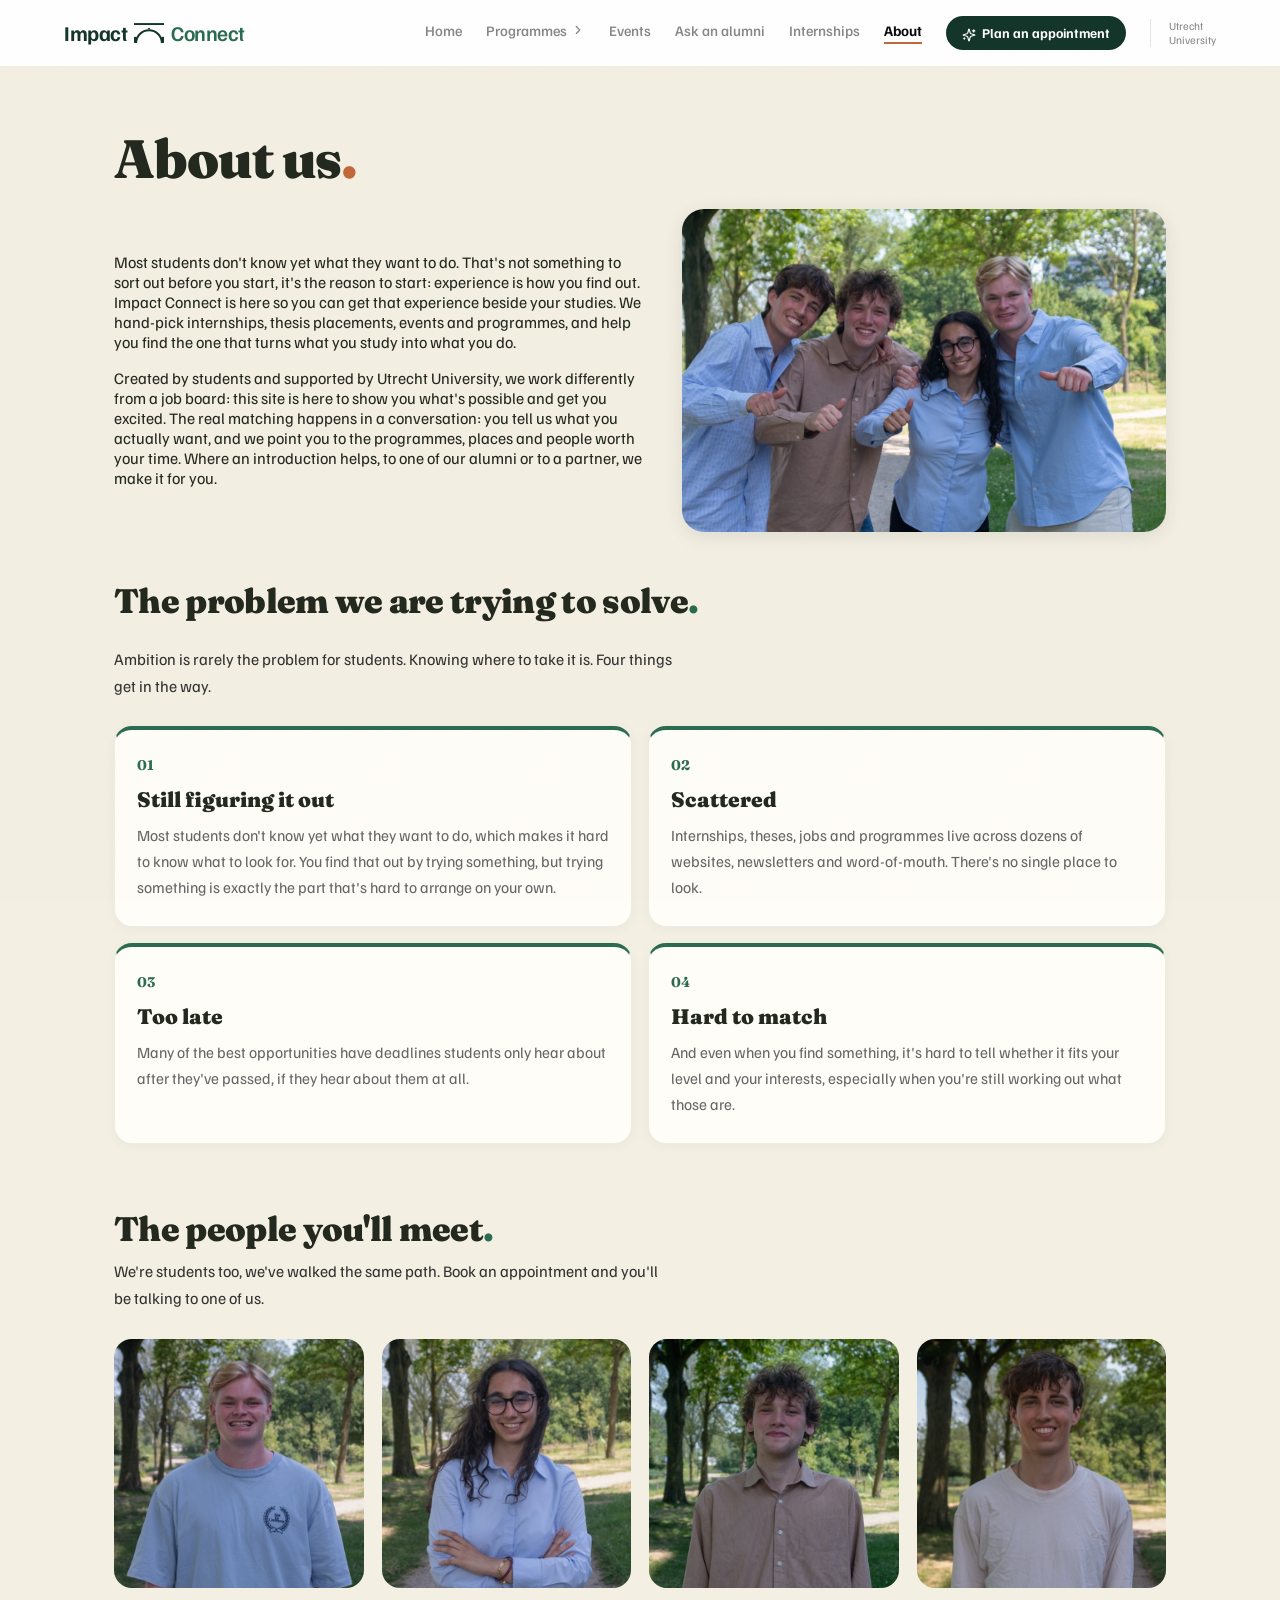
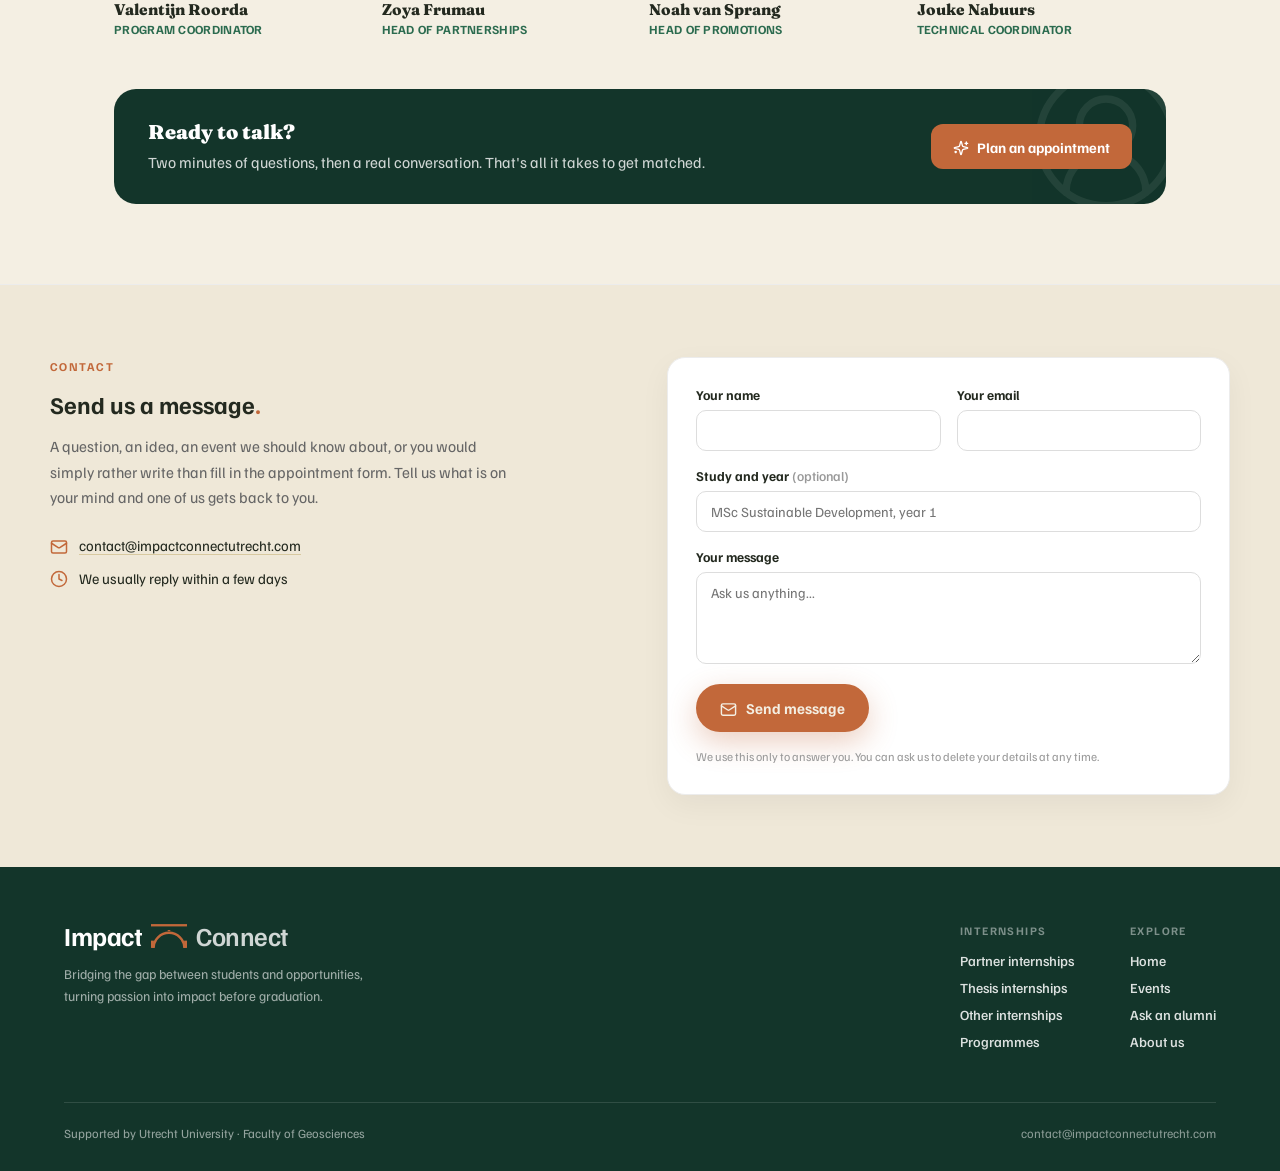
==== commit aeef165e: "Hamburgermenu op smalle schermen, en nieuwe voettekst De balk was op een telefoon 139px hoog: het me" ====
--- a/about.html
+++ b/about.html
@@ -32,7 +32,13 @@
     <span class="brand-mark" data-mark="#13352A" data-size="30"></span>
     <span class="brand-word"><span>Connect</span></span>
   </a>
-  <nav class="site-nav">
+  <!-- Alleen zichtbaar op een smal scherm. Zonder deze knop viel het menu
+       daar uiteen over drie regels en was de balk 139px hoog, oftewel 17%
+       van een telefoonscherm, permanent. Zie initMenu() in script.js. -->
+  <button class="nav-toggle" data-nav-toggle type="button"
+          aria-expanded="false" aria-controls="site-nav"
+          data-t-aria="nav.menu"></button>
+  <nav class="site-nav" id="site-nav">
     <a class="nav-link" href="index.html" data-t="nav.home">Home</a>
     <div class="nav-drop">
       <a class="nav-link" href="programmes.html" data-t="nav.programmes">Programmes<span class="nav-caret" data-icon="ChevronRight" data-size="14"></span></a>
@@ -218,7 +224,7 @@
           <span class="brand-mark" data-mark="#C2683A" data-size="36"></span>
           <span class="brand-word"><span>Connect</span></span>
         </div>
-        <p data-t="footer.blurb">Connecting students to ambition, internships, theses, jobs, events and programmes that turn what you study into what you do.</p>
+        <p data-t="footer.blurb">Bridging the gap between students and opportunities, turning passion into impact before graduation.</p>
       </div>
       <div class="footer-cols">
         <div>
--- a/styles.css
+++ b/styles.css
@@ -231,19 +231,23 @@
   background: var(--paper); padding: 26px 0;
   border-top: 1px solid rgba(19,53,42,.08); border-bottom: 1px solid rgba(19,53,42,.08);
 }
+/* De logo's staan in kleur. Ze stonden hier eerst grijs met opacity .7,
+   zodat de band rustig bleef en het merk van Impact Connect vooraan stond.
+   Nu vol in kleur: het zijn echte organisaties waar studenten terechtkomen,
+   en dat herken je aan de kleur sneller dan aan de vorm. */
 .logo-band .logo-item {
   display: inline-flex; align-items: center; justify-content: center;
   margin: 0 28px;
-  filter: grayscale(1); opacity: .7;
-  transition: filter .3s ease, opacity .3s ease;
+  opacity: .92;
+  transition: opacity .3s ease, transform .3s ease;
 }
 .logo-band img { height: 44px; width: auto; max-width: 150px; object-fit: contain; }
 /* Witte logo's hebben een donker vlak nodig, net als op de programmakaartjes. */
 .logo-band .logo-item.on-dark {
   background: var(--dark); border-radius: 8px; padding: 6px 10px;
 }
-/* De band loopt gewoon door; alleen het logo onder de muis licht op. */
-.logo-band .logo-item:hover { filter: none; opacity: 1; }
+/* De band loopt gewoon door; alleen het logo onder de muis komt naar voren. */
+.logo-band .logo-item:hover { opacity: 1; transform: scale(1.06); }
 
 .section { padding: 100px 5vw; background: var(--paper); }
 /* Twee lichte secties onder elkaar hadden samen 200px lucht ertussen. Dat
@@ -1388,3 +1392,44 @@
   .alum-grid { grid-template-columns: 1fr; }
   .alum-filters .telling { margin-left: 0; width: 100%; }
 }
+
+/* ═══ MENUKNOP OP SMALLE SCHERMEN ═══════════════════════════════════
+   Boven de 1000px past het menu op één regel naast het woordmerk en is
+   deze knop er niet. Die grens is gemeten, niet gegokt: het menu heeft
+   648px nodig en het woordmerk 179px, plus de marges is dat 943px. Met
+   1000 zit er wat lucht omheen. Daaronder viel het uiteen over regels: de balk
+   werd 139px hoog op een telefoon, 17% van het scherm, en dat blijft in
+   beeld omdat hij plakt. Nu klapt het menu open en dicht.
+   ═════════════════════════════════════════════════════════════════ */
+.nav-toggle {
+  display: none;                       /* op breed scherm niet nodig */
+  background: none; border: 1.5px solid var(--line); border-radius: 11px;
+  padding: 8px 10px; cursor: pointer; color: var(--dark); line-height: 0;
+}
+.nav-toggle:hover { border-color: var(--sand); }
+
+@media (max-width: 1000px) {
+  .site-header { flex-wrap: nowrap; padding: 12px 5vw; }
+  .nav-toggle { display: inline-flex; align-items: center; }
+
+  /* Het menu wordt een paneel onder de balk. position: absolute en niet
+     in de flexrij, anders duwt het de balk weer hoog zodra het openstaat. */
+  .site-nav {
+    display: none;
+    position: absolute; left: 0; right: 0; top: 100%;
+    flex-direction: column; align-items: stretch; gap: 2px;
+    background: #fff; border-bottom: 1px solid var(--line);
+    padding: 10px 5vw 18px;
+    box-shadow: 0 14px 30px rgba(0,0,0,.10);
+  }
+  .site-header.menu-open .site-nav { display: flex; }
+
+  .site-nav .nav-link { padding: 12px 2px; font-size: 16px; }
+  /* De programma's hebben op breed scherm een uitklapmenu bij hover. Op
+     een telefoon bestaat hover niet, dus daar is het gewoon een link. */
+  .site-nav .nav-drop { display: block; }
+  .site-nav .nav-drop-menu { display: none !important; }
+  .site-nav .nav-caret { display: none; }
+  .nav-cta { width: 100%; justify-content: center; margin-top: 10px; padding: 13px 18px; }
+  .taal-knop { align-self: flex-start; margin-top: 12px; }
+}
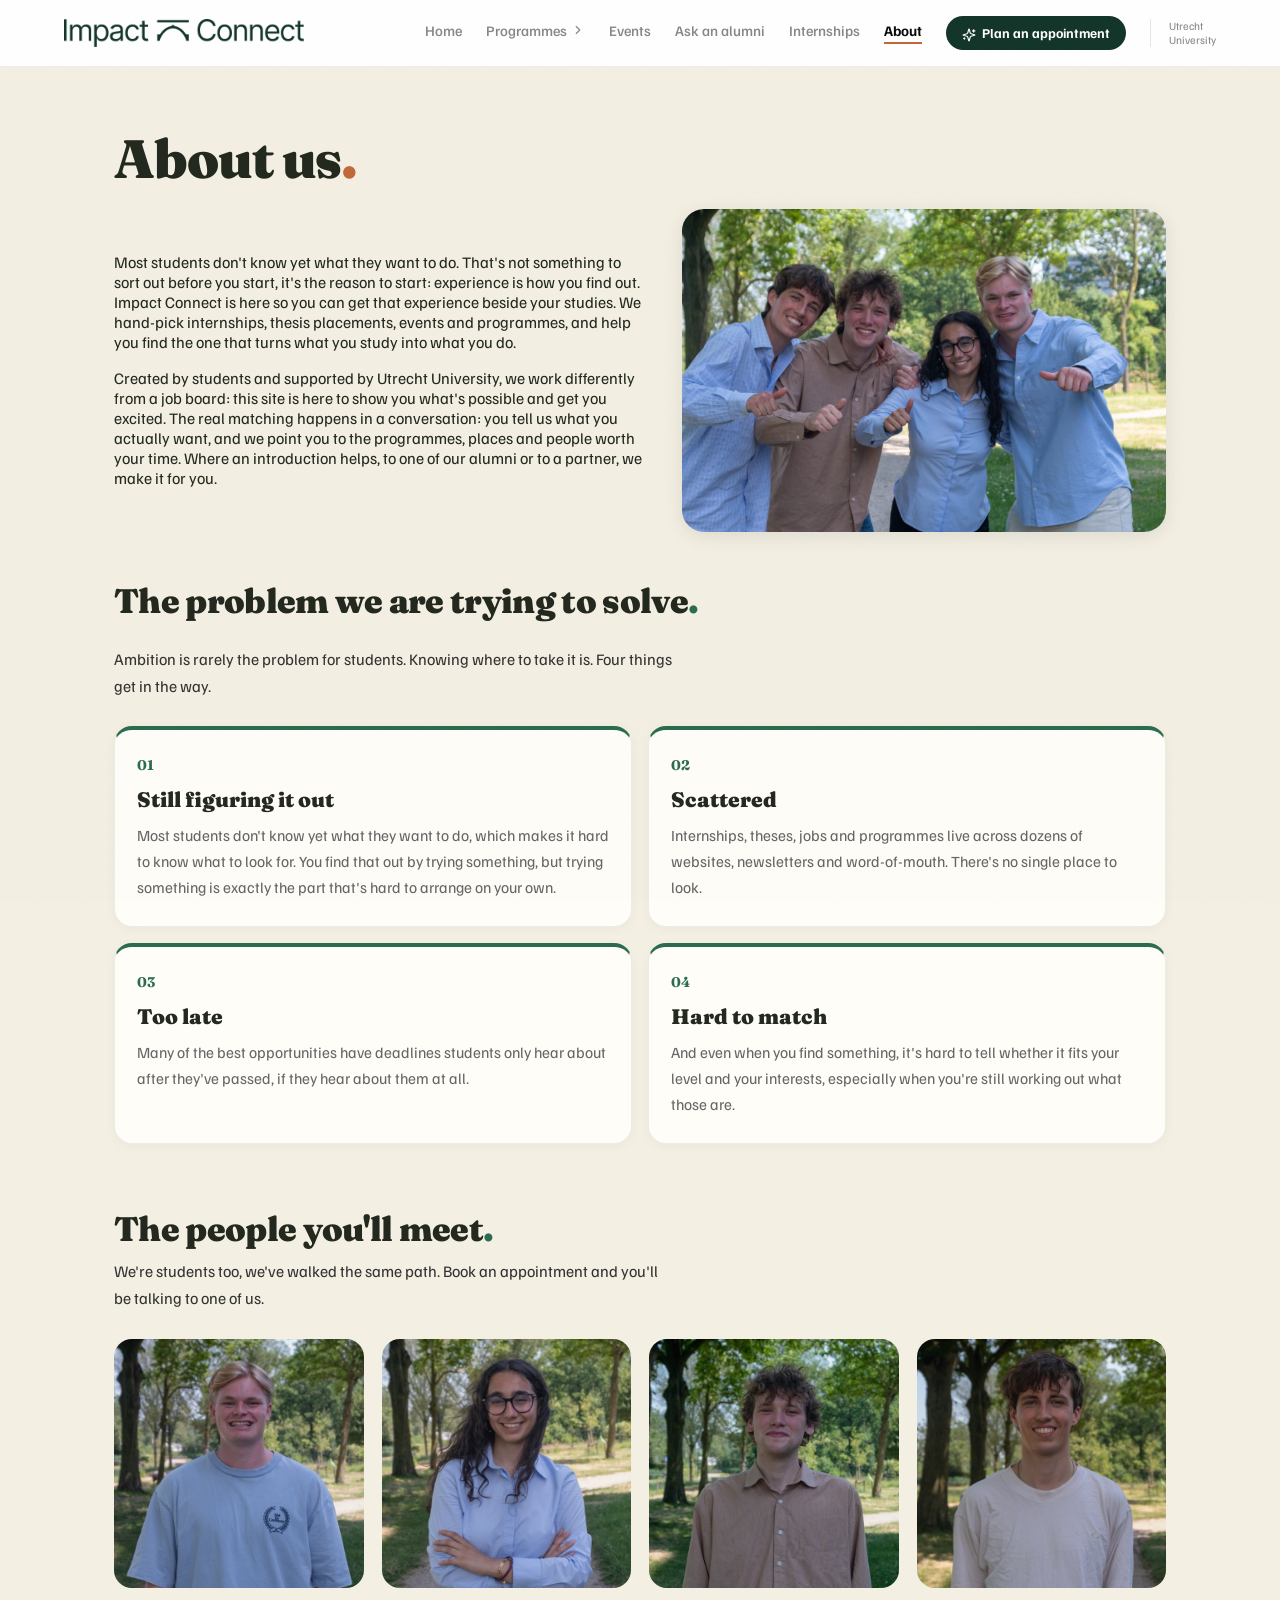
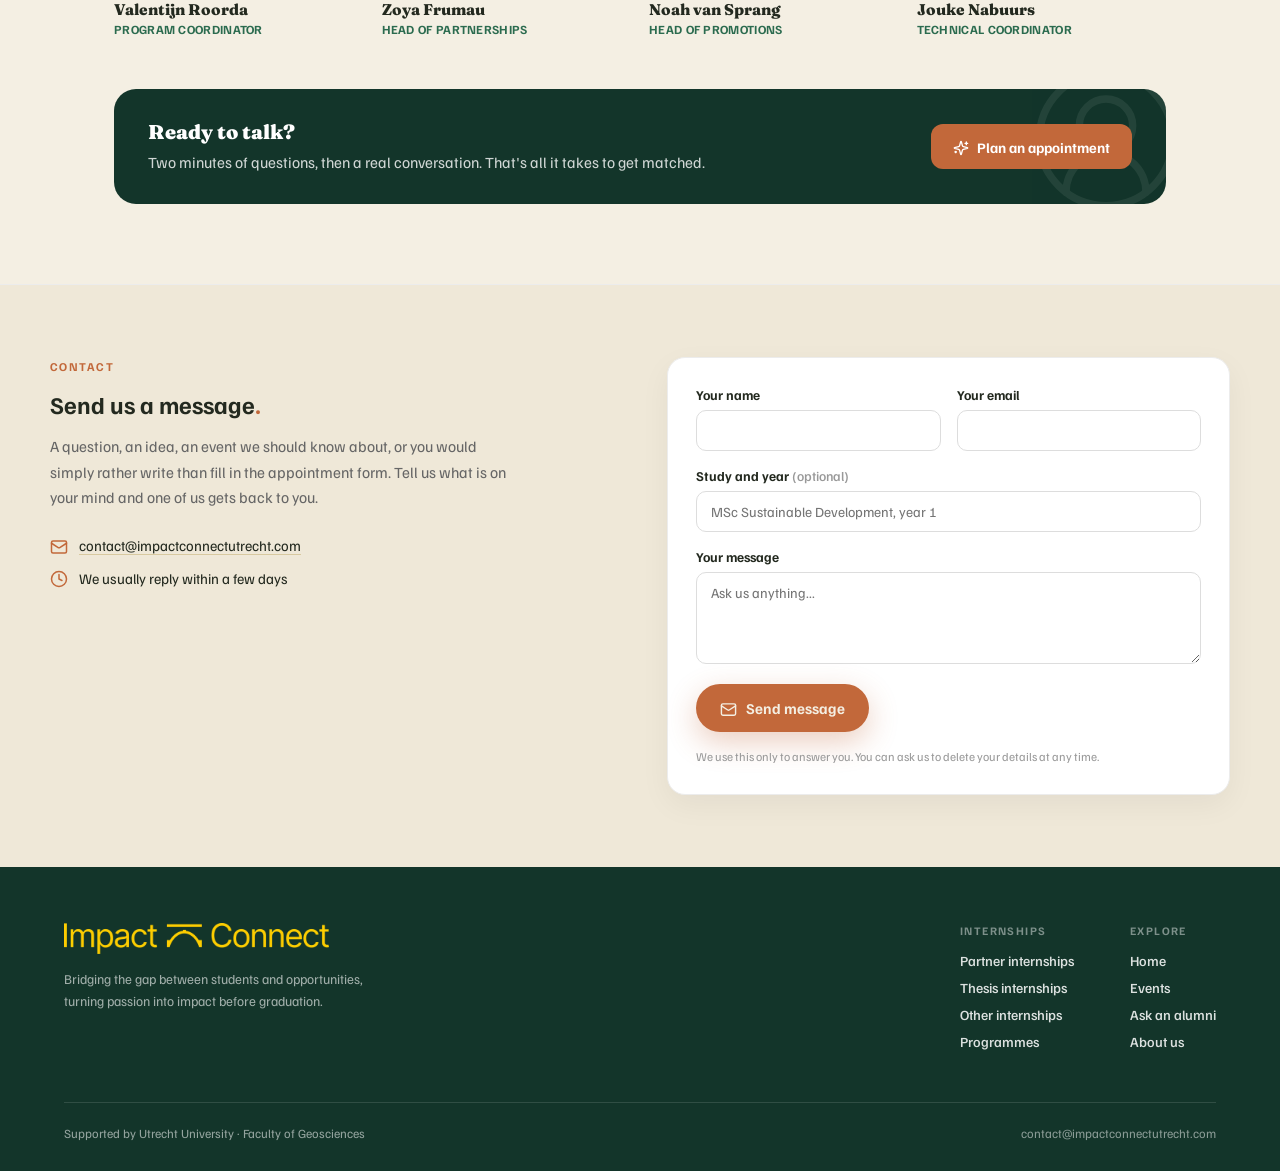
==== commit 01551538: "De echte lockup als logo, in twee kleuren Het woordmerk was drie stukken HTML: "Impact" vet, een get" ====
--- a/about.html
+++ b/about.html
@@ -27,10 +27,11 @@
 
 <!-- ═══ HEADER ═══════════════════════════════════════════════════════ -->
 <header class="site-header">
+  <!-- De officiele lockup als afbeelding. Stond hier eerst als drie losse
+       stukken HTML (Impact + brugteken + Connect) met eigen letters en twee
+       kleuren; dat was een benadering van het echte logo. -->
   <a class="brand" href="index.html">
-    <span class="brand-word"><b>Impact</b></span>
-    <span class="brand-mark" data-mark="#13352A" data-size="30"></span>
-    <span class="brand-word"><span>Connect</span></span>
+    <img src="assets/logo-lockup-donker.png" alt="Impact Connect" width="240" height="28" />
   </a>
   <!-- Alleen zichtbaar op een smal scherm. Zonder deze knop viel het menu
        daar uiteen over drie regels en was de balk 139px hoog, oftewel 17%
@@ -219,10 +220,12 @@
   <div class="footer-inner">
     <div class="footer-top">
       <div>
+        <!-- In de voettekst de gele versie: op het donkergroen haalt die een
+             contrast van 8,9 : 1. Op de witte balk hierboven zou dezelfde
+             gele lockup op 1,5 : 1 uitkomen en dus onleesbaar zijn; daar
+             staat de donkere. -->
         <div class="footer-brand">
-          <span class="brand-word"><b>Impact</b></span>
-          <span class="brand-mark" data-mark="#C2683A" data-size="36"></span>
-          <span class="brand-word"><span>Connect</span></span>
+          <img src="assets/logo-lockup-geel.png" alt="Impact Connect" width="270" height="31" />
         </div>
         <p data-t="footer.blurb">Bridging the gap between students and opportunities, turning passion into impact before graduation.</p>
       </div>
--- a/styles.css
+++ b/styles.css
@@ -1433,3 +1433,14 @@
   .nav-cta { width: 100%; justify-content: center; margin-top: 10px; padding: 13px 18px; }
   .taal-knop { align-self: flex-start; margin-top: 12px; }
 }
+
+/* ═══ HET LOGO ══════════════════════════════════════════════════════
+   De lockup is nu een afbeelding in plaats van drie stukken HTML. De
+   hoogte staat vast en de breedte volgt, zodat hij nooit vervormt.
+   ═════════════════════════════════════════════════════════════════ */
+.brand img { display: block; height: 28px; width: auto; }
+.footer-brand img { display: block; height: 31px; width: auto; }
+/* Op een smal scherm moet het logo ruimte laten voor de menuknop. */
+@media (max-width: 460px) {
+  .brand img { height: 23px; }
+}
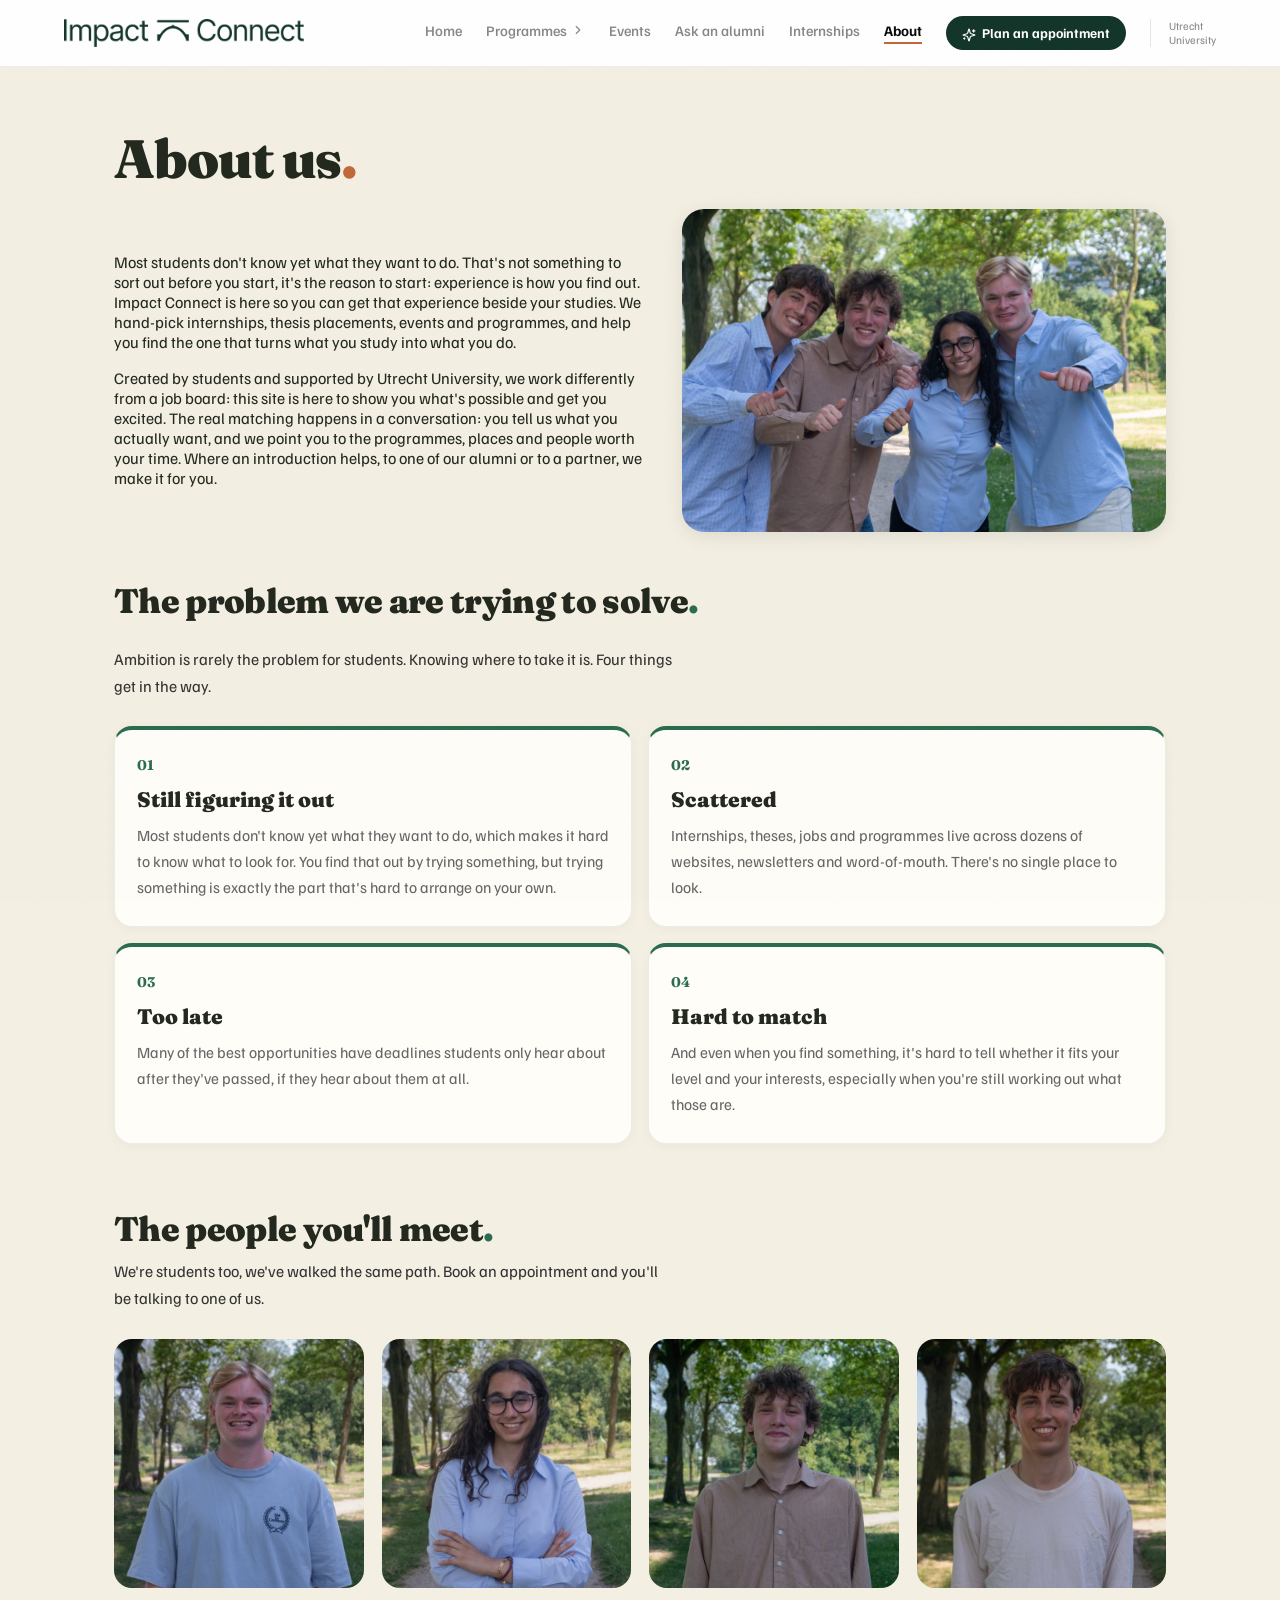
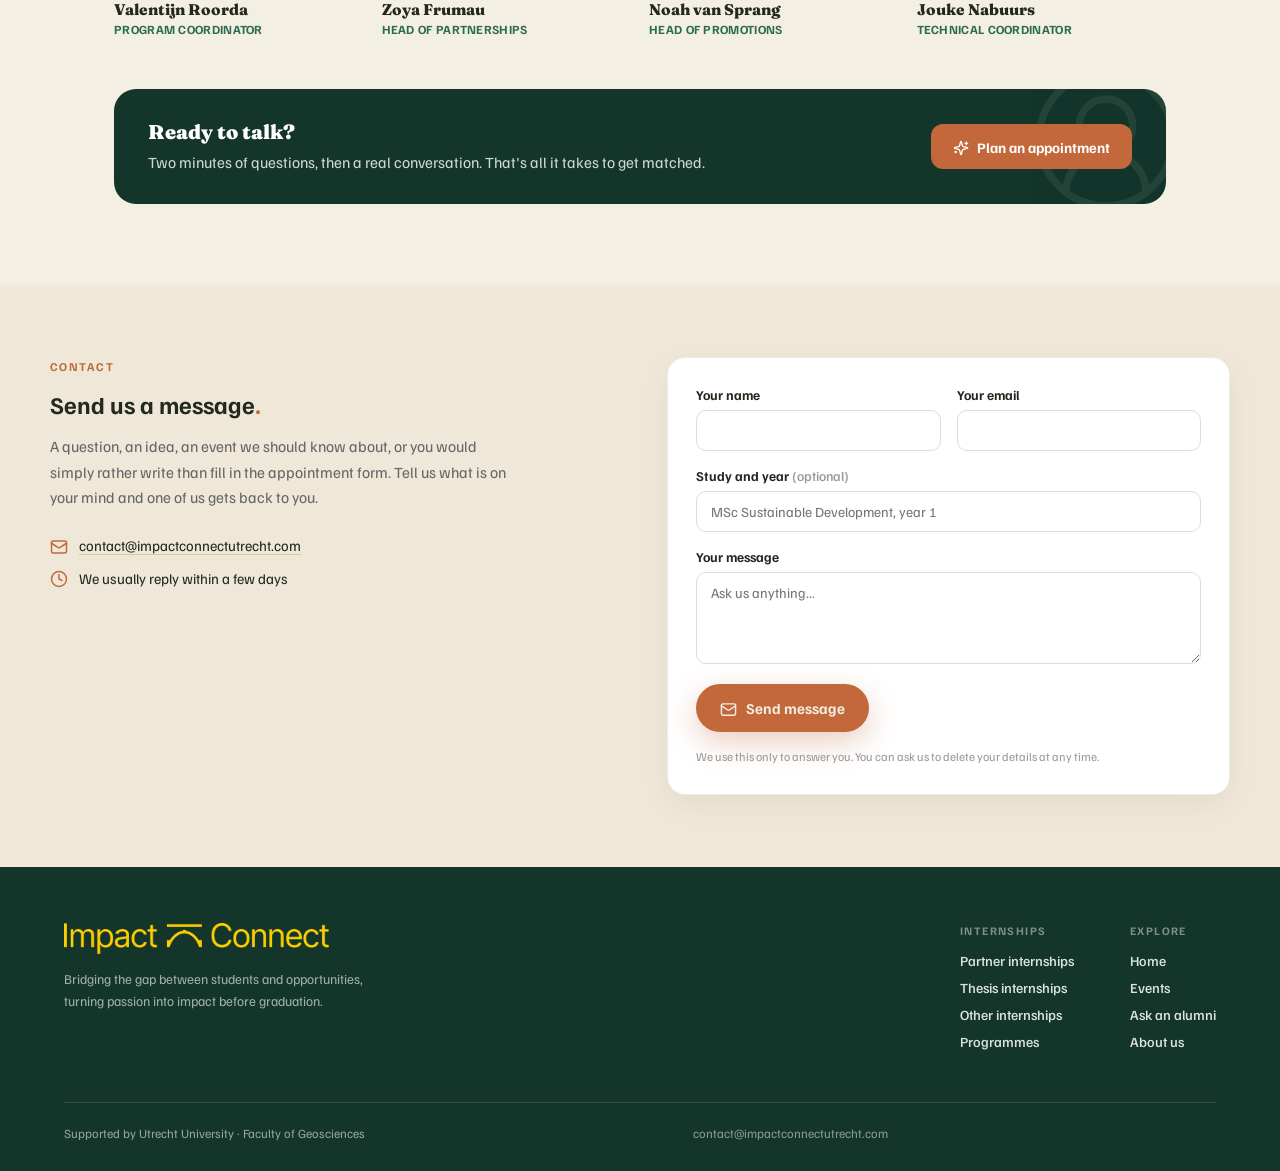
==== commit 686133c0: "LinkedIn bij de teamnamen en onderaan elke pagina De adressen staan in data.js. Leeg laten mag: bij " ====
--- a/about.html
+++ b/about.html
@@ -249,6 +249,9 @@
     <div class="footer-bottom">
       <span class="uu"><span data-uu-logo="28"></span> <span data-t="footer.uu">Supported by Utrecht University · Faculty of Geosciences</span></span>
       <a class="note" href="mailto:contact@impactconnectutrecht.com">contact@impactconnectutrecht.com</a>
+      <!-- Wordt gevuld door script.js uit LINKEDIN_IMPACT_CONNECT in data.js.
+           Staat daar niets, dan blijft dit leeg en zie je hier niets. -->
+      <a class="note footer-li" data-linkedin-ic hidden></a>
     </div>
   </div>
 </footer>
--- a/styles.css
+++ b/styles.css
@@ -1444,3 +1444,13 @@
 @media (max-width: 460px) {
   .brand img { height: 23px; }
 }
+
+/* ═══ LINKEDIN ══════════════════════════════════════════════════════ */
+/* Het icoontje staat achter de naam, niet eronder: zo blijft het kaartje
+   even hoog als een kaartje van iemand zonder LinkedIn. */
+.team-li {
+  display: inline-flex; vertical-align: middle; margin-left: 7px;
+  color: var(--muted-soft); transition: color .2s ease;
+}
+.team-li:hover { color: #0A66C2; }          /* het blauw van LinkedIn zelf */
+.footer-li { display: inline-flex; align-items: center; gap: 6px; }
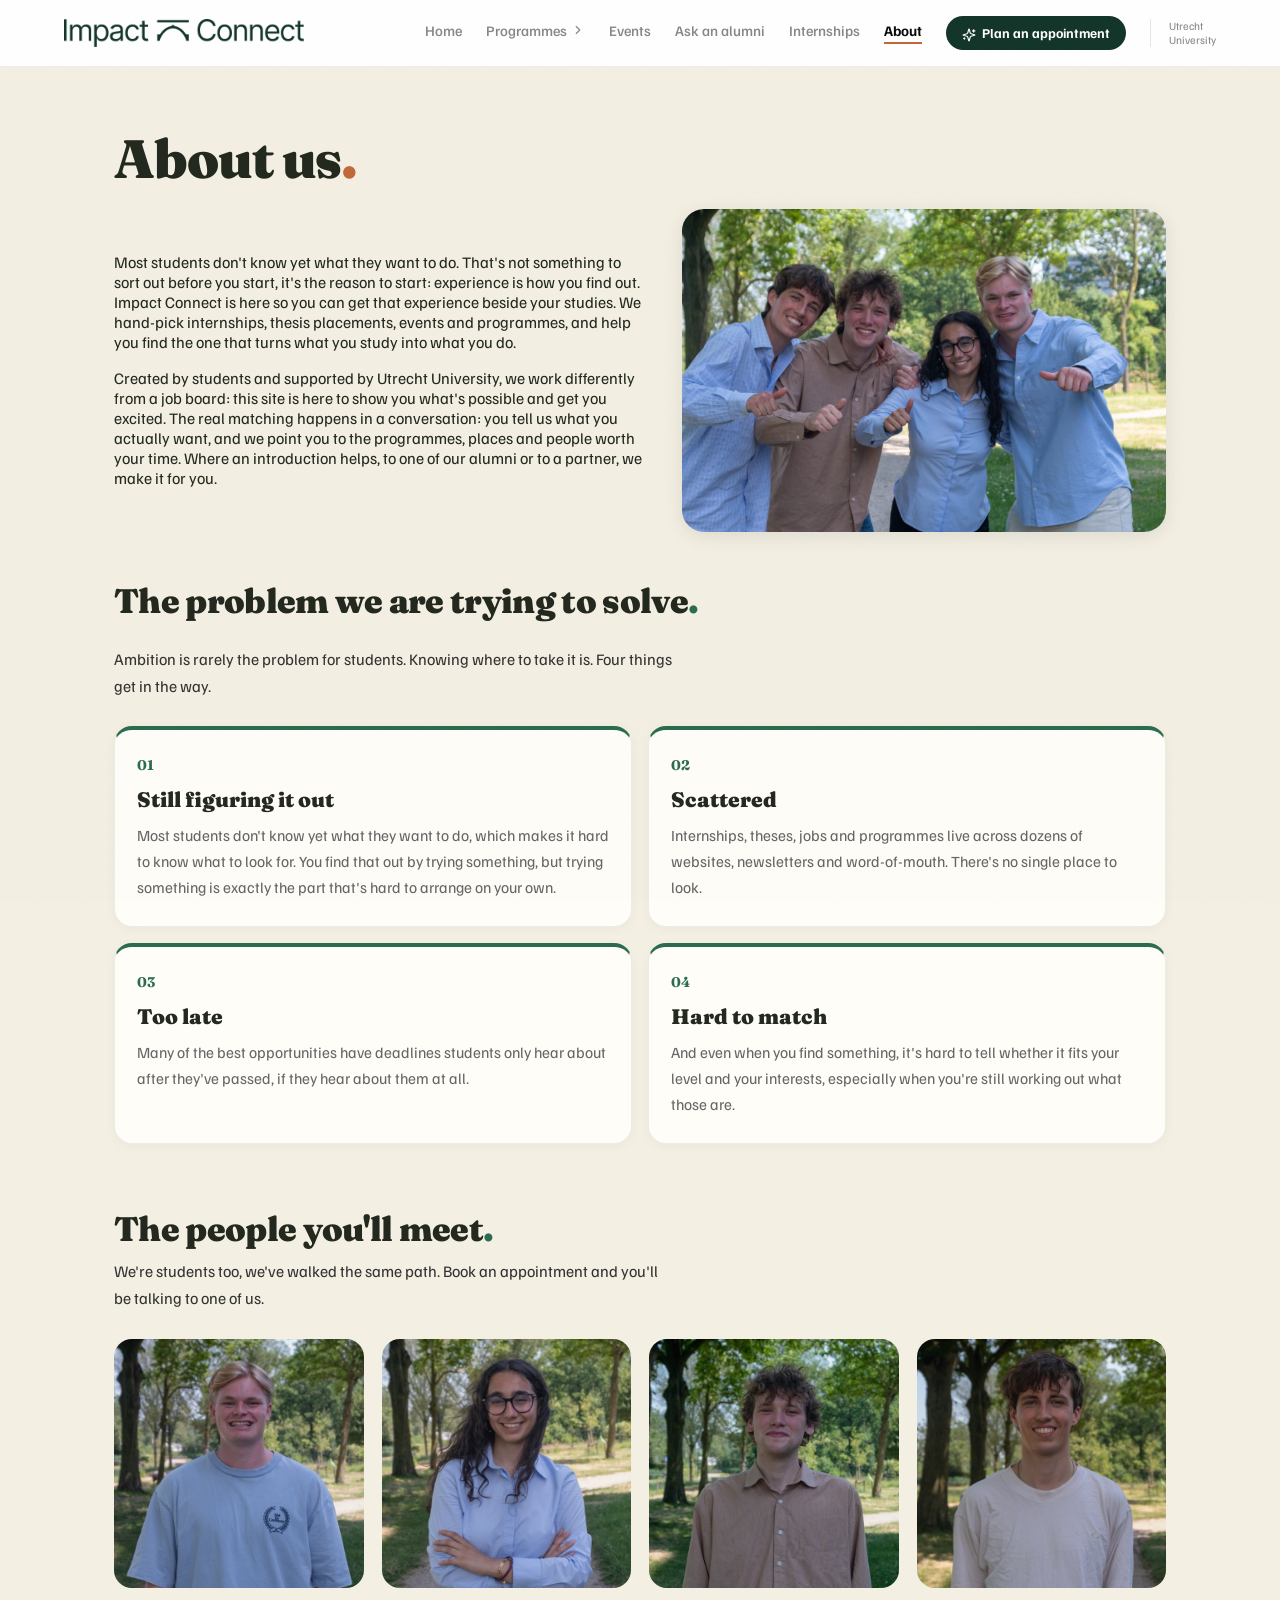
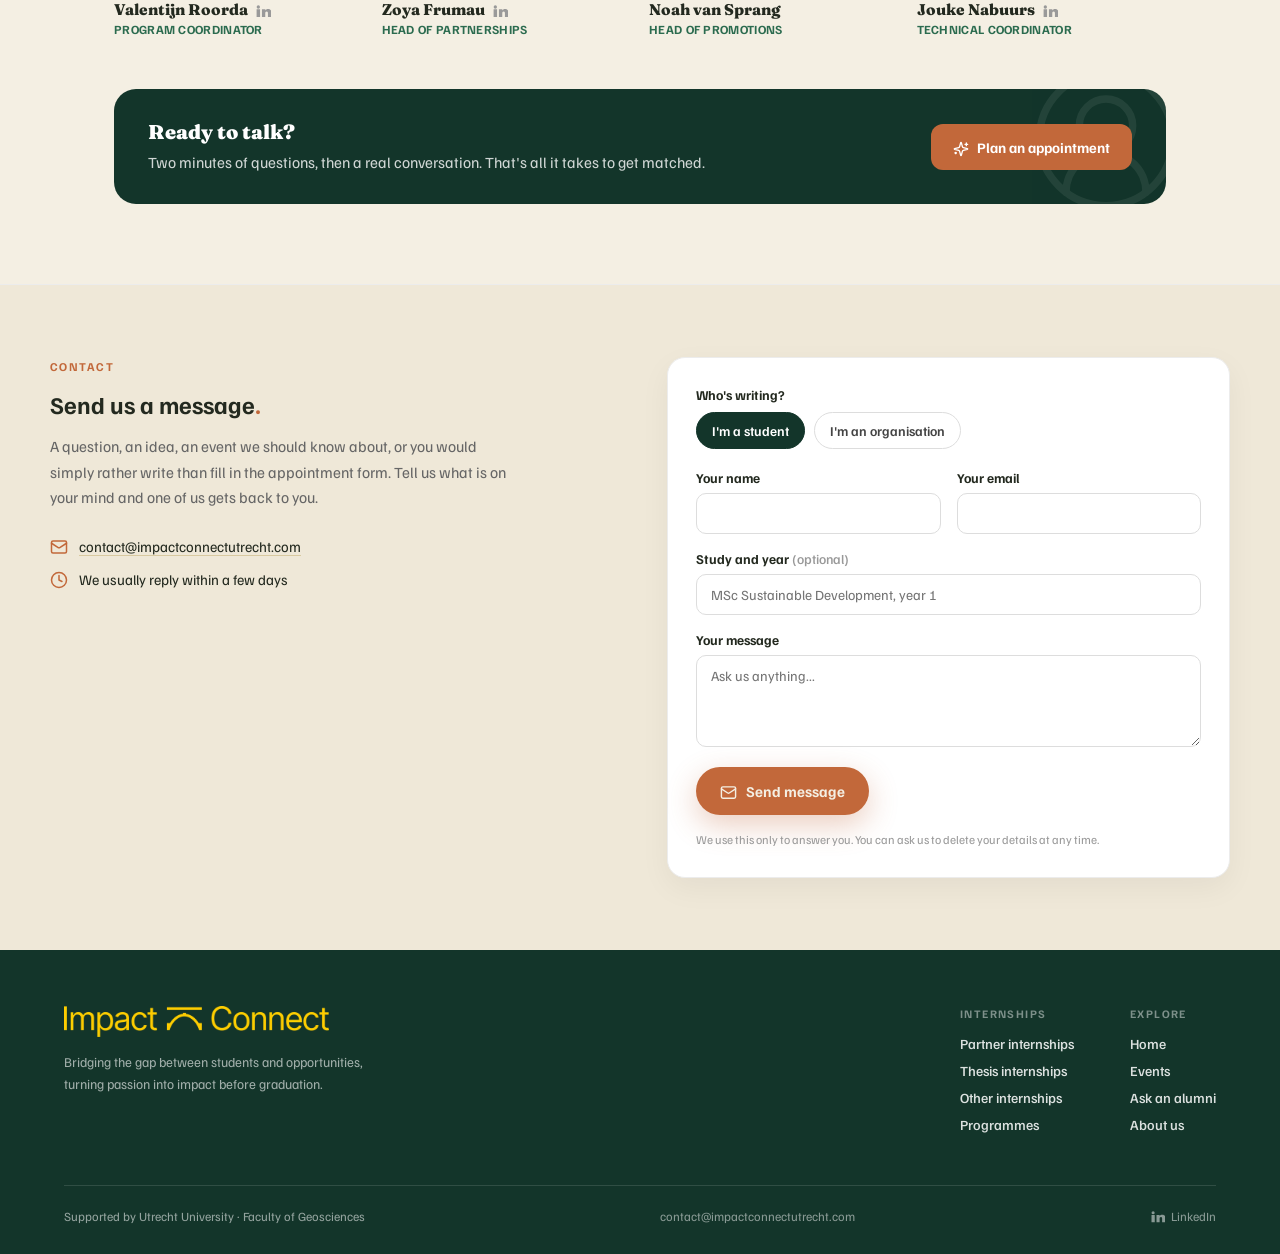
==== commit d55ef816: "Contactformulier voor studenten en organisaties Twee chips bovenin, in dezelfde vorm als het afspraa" ====
--- a/about.html
+++ b/about.html
@@ -167,7 +167,7 @@
       <div class="contact-intro reveal">
         <p class="eyebrow" data-t="ct.eyebrow">Contact</p>
         <h2 data-t="ct.kop">Send us a message<span class="dot-clay">.</span></h2>
-        <p data-t="ct.lead">A question, an idea, an event we should know about, or you would simply rather write than fill in the appointment form. Tell us what is on your mind and one of us gets back to you.</p>
+        <p data-ct-lead>A question, an idea, an event we should know about, or you would simply rather write than fill in the appointment form. Tell us what is on your mind and one of us gets back to you.</p>
         <ul class="contact-details">
           <li><span data-icon="Mail" data-size="18" data-color="#C2683A"></span>
             <a href="mailto:contact@impactconnectutrecht.com">contact@impactconnectutrecht.com</a></li>
@@ -177,6 +177,17 @@
       </div>
 
       <form class="contact-form reveal" data-delay="140" data-contact-form novalidate>
+        <!-- Wie schrijft er? Niet alleen om het derde veld te veranderen: de
+             keuze gaat mee naar de mail en de sheet, zodat een bericht van een
+             organisatie meteen bij de juiste persoon terechtkomt. Student staat
+             standaard aan, dat is verreweg de meeste bezoekers. -->
+        <div class="ct-field ct-soort">
+          <span class="chip-label" data-t="ct.soort">Who's writing?</span>
+          <div class="chip-row">
+            <button type="button" class="chip on" data-ct-soort="Student" data-t="ct.soort.student">I'm a student</button>
+            <button type="button" class="chip" data-ct-soort="Organisation" data-t="ct.soort.org">I'm an organisation</button>
+          </div>
+        </div>
         <div class="ct-row">
           <div class="ct-field">
             <label for="ct-naam" data-t="ct.naam">Your name</label>
@@ -188,8 +199,8 @@
           </div>
         </div>
         <div class="ct-field">
-          <label for="ct-studie"><span data-t="ct.studie">Study and year</span> <span class="ct-opt" data-t="form.optioneel">(optional)</span></label>
-          <input type="text" id="ct-studie" name="studie" data-t-placeholder="ct.studie.hint" placeholder="MSc Sustainable Development, year 1" />
+          <label for="ct-studie"><span data-ct-veldnaam>Study and year</span> <span class="ct-opt" data-t="form.optioneel">(optional)</span></label>
+          <input type="text" id="ct-studie" name="studie" placeholder="MSc Sustainable Development, year 1" />
         </div>
         <div class="ct-field">
           <label for="ct-bericht" data-t="ct.bericht">Your message</label>
--- a/styles.css
+++ b/styles.css
@@ -1454,3 +1454,7 @@
 }
 .team-li:hover { color: #0A66C2; }          /* het blauw van LinkedIn zelf */
 .footer-li { display: inline-flex; align-items: center; gap: 6px; }
+
+/* De twee chips bovenin het contactformulier staan iets ruimer van de
+   velden eronder: het is een keuze vooraf, geen invulveld. */
+.ct-soort { margin-bottom: 4px; }
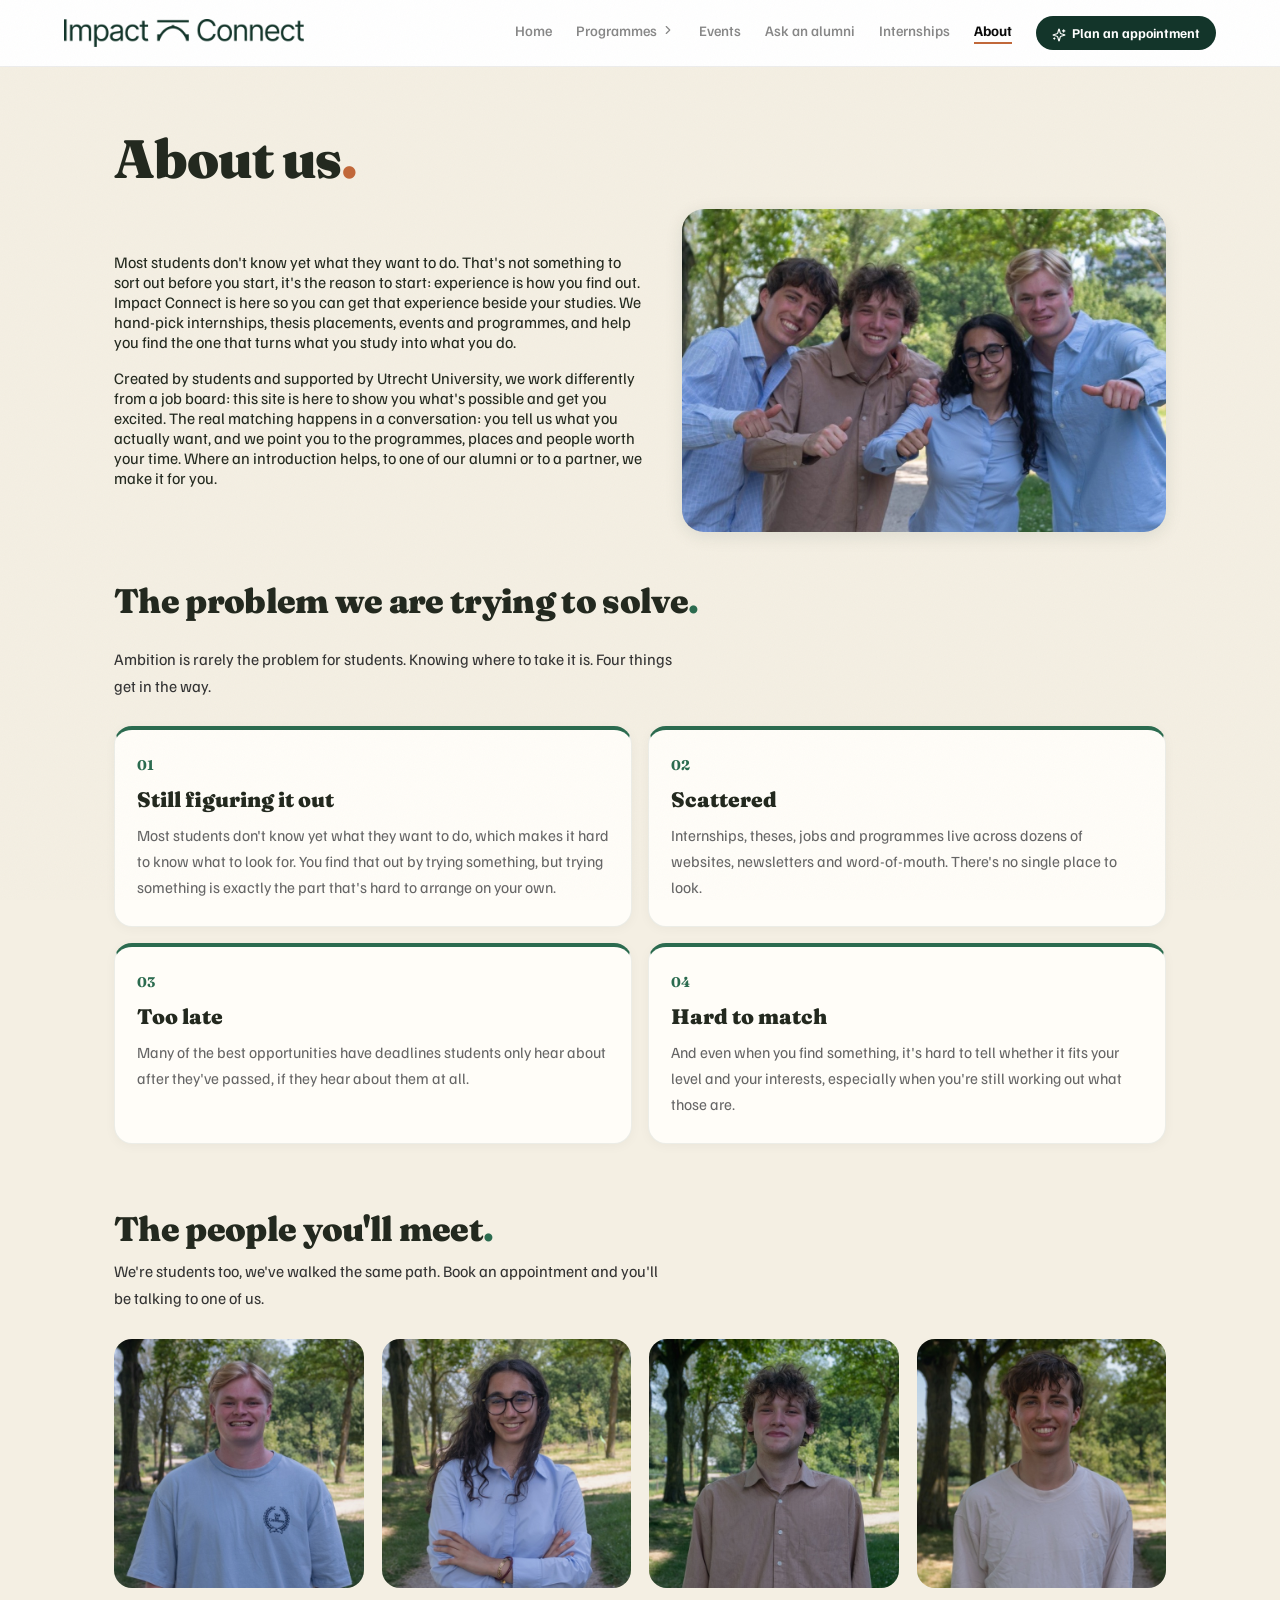
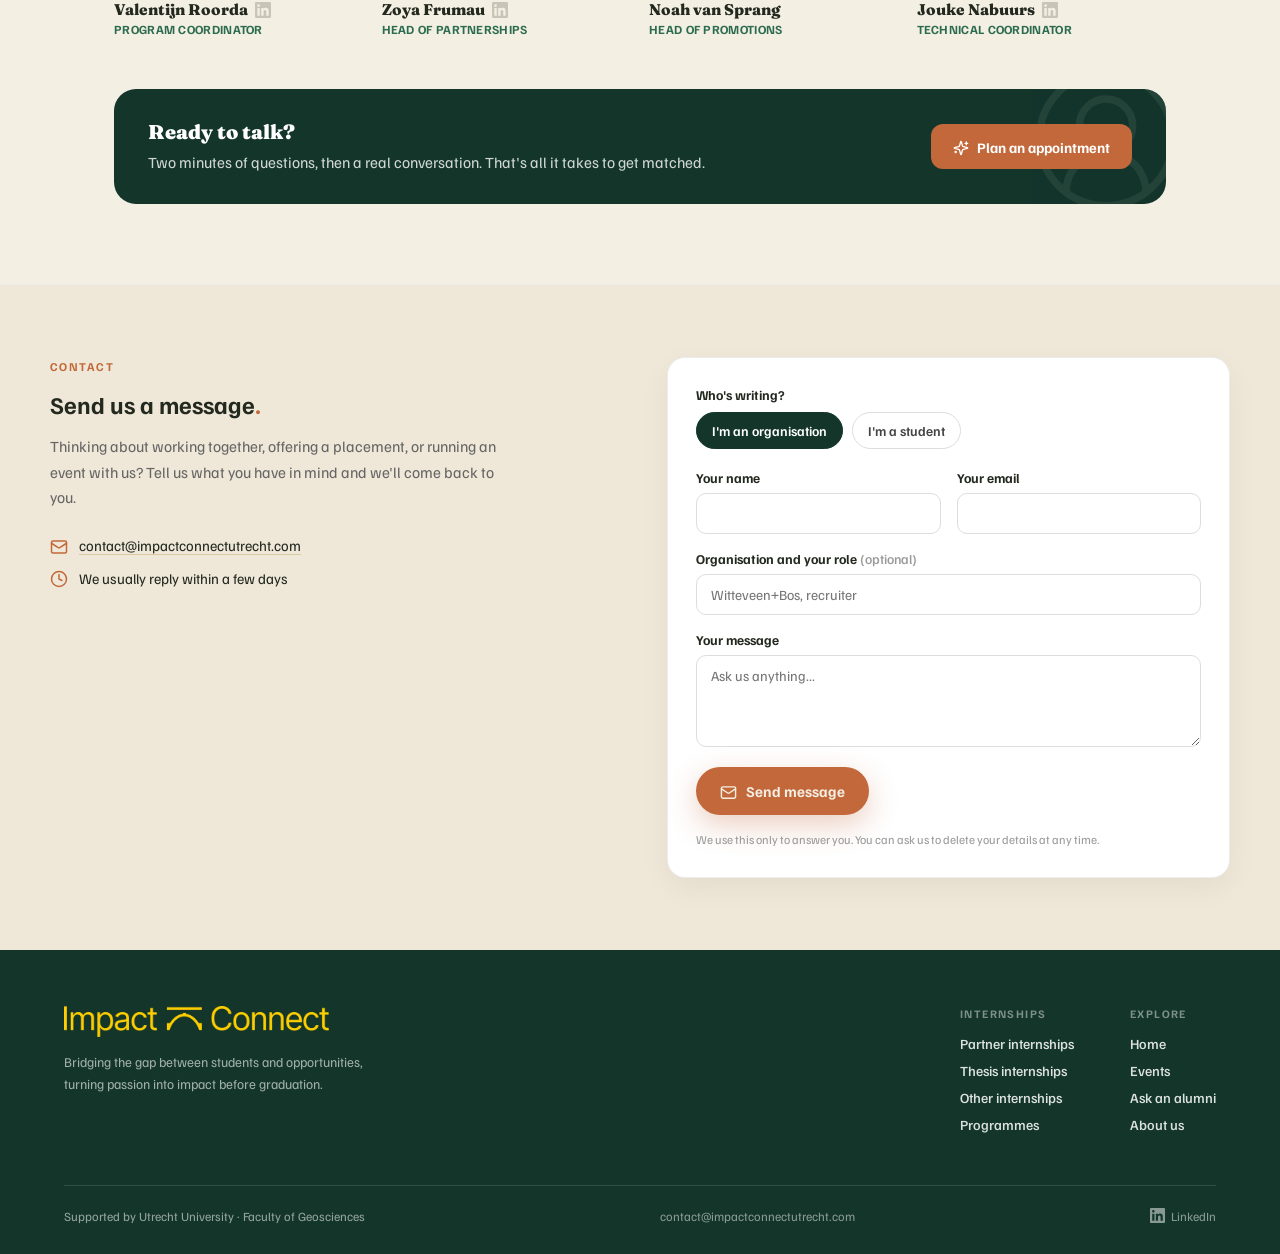
==== commit 987f6b2b: "Alumnikaartje als loopbaanpad, en de themalabels rechtgezet Het kaartje: twee piepkleine labels NU e" ====
--- a/about.html
+++ b/about.html
@@ -179,13 +179,15 @@
       <form class="contact-form reveal" data-delay="140" data-contact-form novalidate>
         <!-- Wie schrijft er? Niet alleen om het derde veld te veranderen: de
              keuze gaat mee naar de mail en de sheet, zodat een bericht van een
-             organisatie meteen bij de juiste persoon terechtkomt. Student staat
-             standaard aan, dat is verreweg de meeste bezoekers. -->
+             organisatie meteen bij de juiste persoon terechtkomt. Organisatie
+             staat vooraan en standaard aan: een student heeft op deze site al
+             het afspraakformulier, de alumnilijst en de events, terwijl dit
+             voor een organisatie de enige ingang is. -->
         <div class="ct-field ct-soort">
           <span class="chip-label" data-t="ct.soort">Who's writing?</span>
           <div class="chip-row">
-            <button type="button" class="chip on" data-ct-soort="Student" data-t="ct.soort.student">I'm a student</button>
-            <button type="button" class="chip" data-ct-soort="Organisation" data-t="ct.soort.org">I'm an organisation</button>
+            <button type="button" class="chip on" data-ct-soort="Organisation" data-t="ct.soort.org">I'm an organisation</button>
+            <button type="button" class="chip" data-ct-soort="Student" data-t="ct.soort.student">I'm a student</button>
           </div>
         </div>
         <div class="ct-row">
--- a/styles.css
+++ b/styles.css
@@ -1318,9 +1318,22 @@
 
 .alum-card {
   background: #fff; border: 1px solid #EDE7DA; border-radius: 14px;
-  padding: 20px; display: flex; flex-direction: column; gap: 14px;
+  /* Een gekleurd randje links, net als op de eventkaartjes. Sinds het
+     monogram weg is begon dit kaartje met een blok tekst en had je oog geen
+     plek om te landen. Dit kost geen ruimte en maakt de alumnikaartjes
+     onderdeel van dezelfde taal als de rest van de site.
+     Een kleur per thema zou hier niets toevoegen: van de dertien thema's is
+     "Sustainability" er 37 van de 48, dus bijna alles zou hetzelfde randje
+     krijgen. */
+  border-left: 3px solid var(--clay);
+  padding: 20px; display: flex; flex-direction: column; gap: 0;
   transition: transform .14s, box-shadow .14s, border-color .14s;
 }
+/* De gap stond op 14px voor alle onderdelen door elkaar. Nu bepaalt elk blok
+   zijn eigen afstand, want het pad en de opleiding horen dichter op elkaar
+   dan de chips en de voet. */
+.alum-card .alum-themas { margin-bottom: 16px; }
+.alum-card .alum-foot { margin-top: auto; }
 .alum-card:hover { transform: translateY(-2px); border-color: var(--sand); box-shadow: 0 14px 34px -22px rgba(35,41,31,.5); }
 /* Wel duidelijk anders, maar goed leesbaar: de student moet nog steeds
    kunnen zien wie dit is en volgende maand terugkomen. */
@@ -1336,14 +1349,29 @@
 }
 
 .alum-top { display: flex; gap: 13px; align-items: flex-start; }
-.alum-mono {
-  flex: none; width: 46px; height: 46px; border-radius: 999px;
-  background: var(--mint); color: var(--clay); display: grid; place-items: center;
-  font-family: var(--font-display); font-weight: 900; font-size: 16px;
-}
-.alum-card .naam { font-family: var(--font-display); font-weight: 900; font-size: 19px; line-height: 1.15; }
-.alum-card .werk { font-size: 14.5px; line-height: 1.45; margin-top: 4px; }
-.alum-card .studie { font-size: 12.5px; color: var(--muted-soft); line-height: 1.45; margin-top: 6px; }
+/* Het loopbaanpad. De labels "Nu" en "Eerder" zijn klein en gedempt: ze
+   structureren, ze concurreren niet. Daardoor kunnen allebei de rollen in
+   dezelfde grootte staan en leest het als een pad in plaats van als een
+   kop met een bijzin.
+
+   Geen schreefletter meer voor de rol. Die stond er nog van toen dit een
+   naam was; een functieomschrijving van vijf woorden wordt daarin te zwaar
+   en valt over twee regels. */
+.alum-pad {
+  display: grid; grid-template-columns: auto 1fr; gap: 3px 12px;
+  margin: 0 0 12px; align-items: baseline;
+}
+.alum-pad dt {
+  font-size: 10.5px; font-weight: 800; letter-spacing: .09em; text-transform: uppercase;
+  color: var(--muted-soft); white-space: nowrap;
+}
+.alum-pad dd { margin: 0; font-size: 15px; line-height: 1.35; color: var(--ink); }
+/* De eerdere rol een tint lichter: het pad loopt van nu naar toen, en dat
+   mag je zien zonder het te lezen. */
+.alum-pad dt:nth-of-type(2), .alum-pad dd:nth-of-type(2) { color: var(--muted); }
+.alum-pad dd:nth-of-type(2) { font-size: 14px; }
+/* Opleidingen op een regel, master eerst. Was twee regels grijs. */
+.alum-card .studie { font-size: 12.5px; color: var(--muted-soft); line-height: 1.45; margin: 0 0 14px; }
 .alum-themas { display: flex; flex-wrap: wrap; gap: 6px; }
 .alum-themas span {
   font-size: 11px; font-weight: 600; letter-spacing: .3px; text-transform: uppercase;
@@ -1448,9 +1476,13 @@
 /* ═══ LINKEDIN ══════════════════════════════════════════════════════ */
 /* Het icoontje staat achter de naam, niet eronder: zo blijft het kaartje
    even hoog als een kaartje van iemand zonder LinkedIn. */
+/* De naam is een flexrij geworden, zodat het icoontje precies op de hoogte
+   van de letters staat. Met vertical-align lukte dat niet: de naam staat in
+   een schreefletter met een andere x-hoogte, en dan gokt de browser. */
+.team-grid .name { display: flex; align-items: center; gap: 7px; }
 .team-li {
-  display: inline-flex; vertical-align: middle; margin-left: 7px;
-  color: var(--muted-soft); transition: color .2s ease;
+  display: inline-flex; flex-shrink: 0;
+  color: #C9C4B8; transition: color .2s ease;
 }
 .team-li:hover { color: #0A66C2; }          /* het blauw van LinkedIn zelf */
 .footer-li { display: inline-flex; align-items: center; gap: 6px; }
@@ -1458,3 +1490,12 @@
 /* De twee chips bovenin het contactformulier staan iets ruimer van de
    velden eronder: het is een keuze vooraf, geen invulveld. */
 .ct-soort { margin-bottom: 4px; }
+
+/* De rechtenregel onderaan de programmapagina. Kleine letters en gedempt:
+   het hoort er te staan, maar het is niet waar een student voor komt. */
+.prog-rechten {
+  max-width: 700px; margin: 44px auto 0;
+  font-size: 12.5px; line-height: 1.6; color: var(--muted-soft);
+}
+.prog-rechten a { color: inherit; text-decoration: underline; }
+.prog-rechten a:hover { color: var(--clay); }
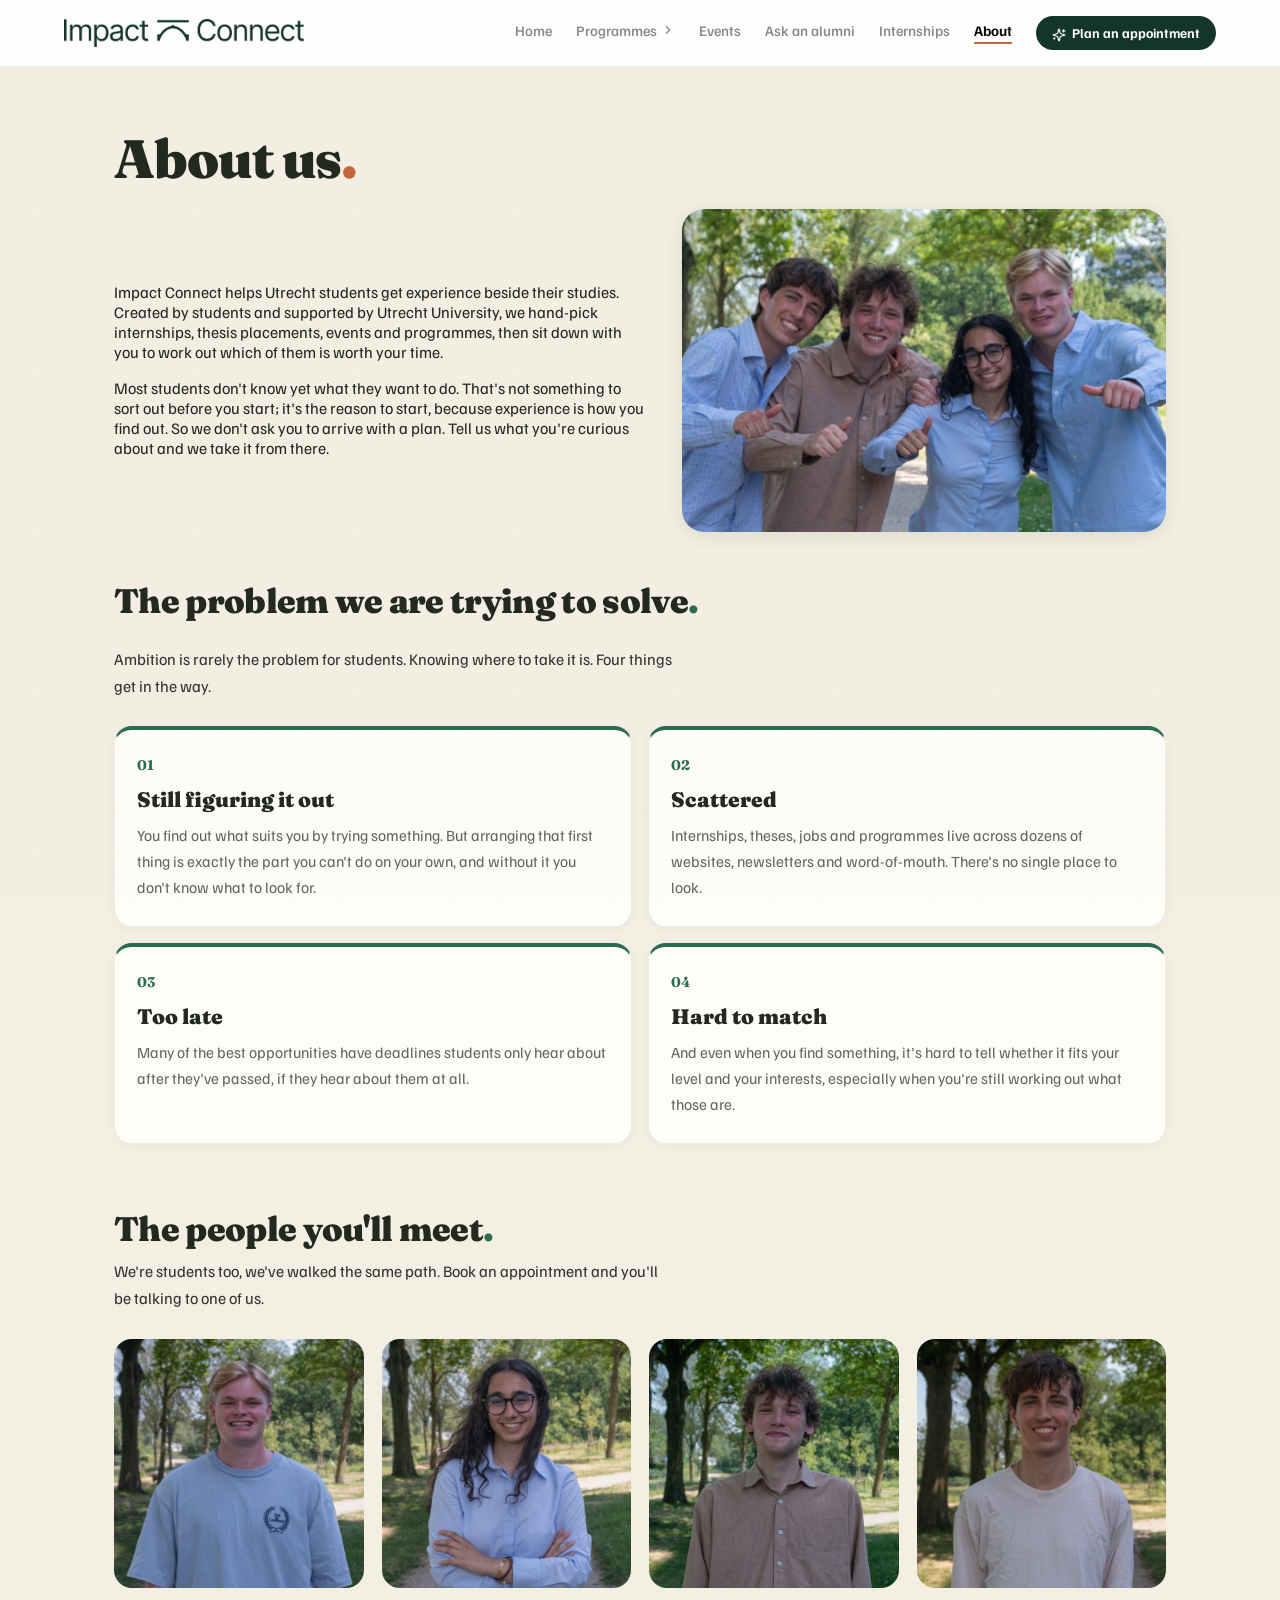
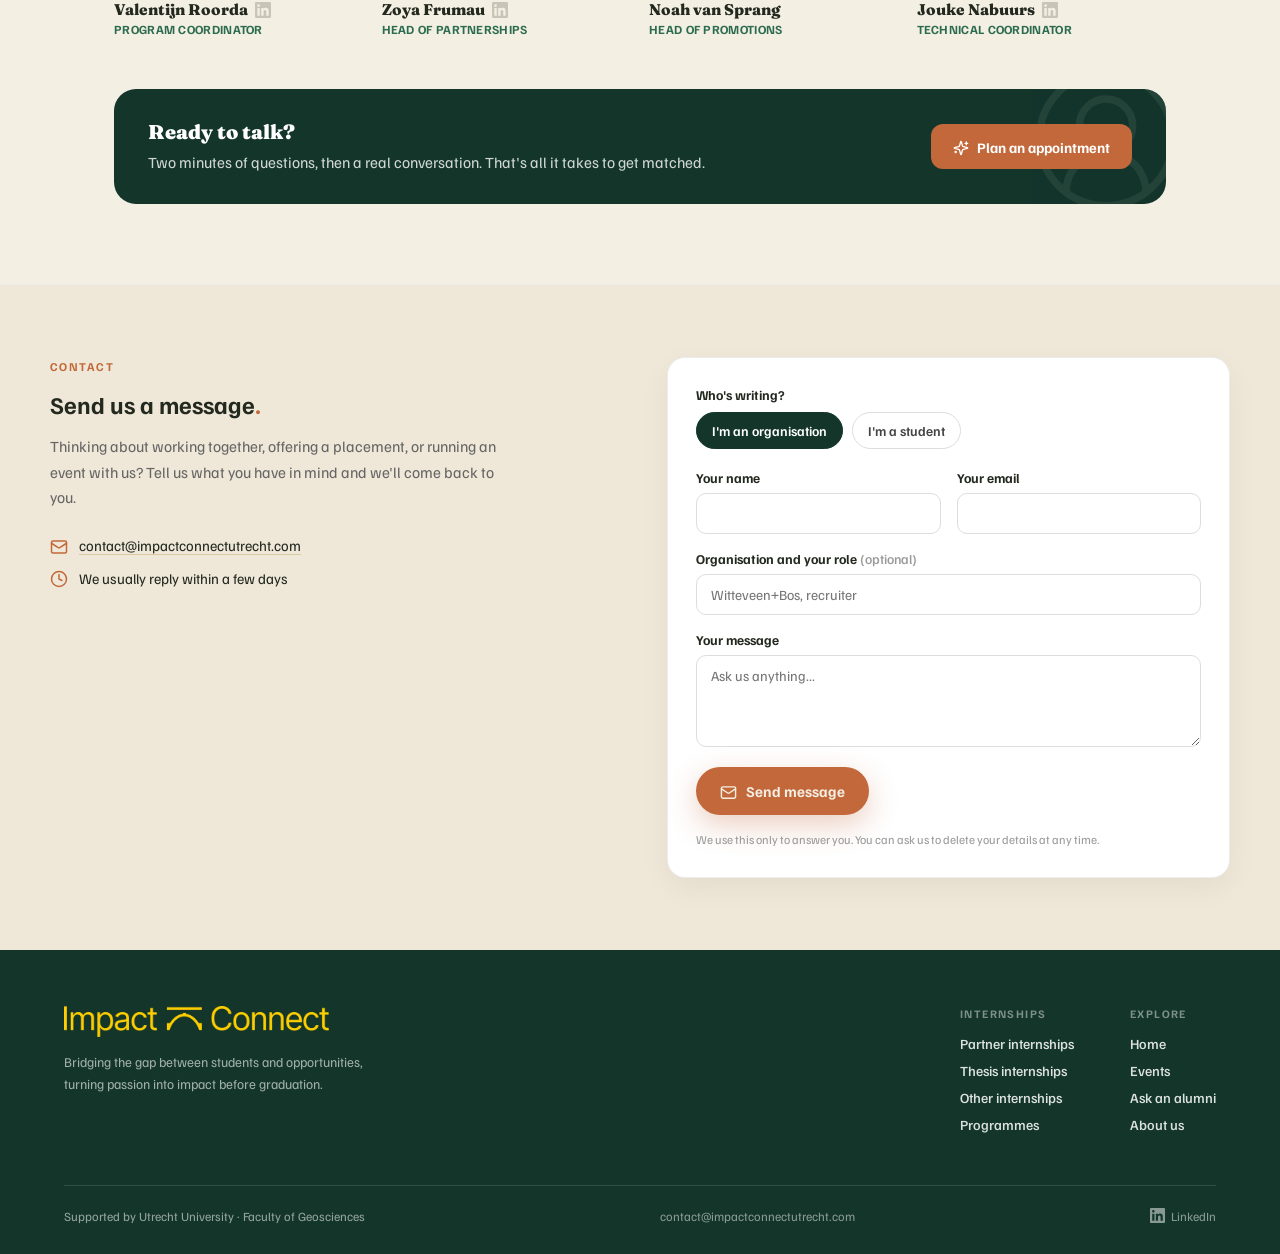
==== commit d7e14b43: "About-pagina: eerst wat het is, dan pas het probleem De pagina opende met het probleem, en daaronder" ====
--- a/about.html
+++ b/about.html
@@ -61,16 +61,17 @@
     <h1 data-t="ab.kop">About us<span class="dot-clay">.</span></h1>
     <div class="about-intro">
       <div class="about-intro-text">
-        <!-- Deze alinea begint bewust bij het niet-weten. Er stond eerst dat
-             Impact Connect "ambitious students" inspireert om impact te maken
-             naast hun studie; dat spreekt alleen iemand aan die zijn richting
-             al heeft, terwijl de meeste studenten die nog zoeken. Ervaring is
-             hier geen beloning nadat je gekozen hebt, het is de manier waaróp
-             je kiest. Dat is ook wat de kaartjes onder "The problem we are
-             trying to solve" zeggen:
-             de ambitie is er wel, de kaart ontbreekt. -->
-        <p data-t="ab.intro1">Most students don't know yet what they want to do. That's not something to sort out before you start, it's the reason to start: experience is how you find out. Impact Connect is here so you can get that experience beside your studies. We hand-pick internships, thesis placements, events and programmes, and help you find the one that turns what you study into what you do.</p>
-        <p data-t="ab.intro2">Created by students and supported by Utrecht University, we work differently from a job board: this site is here to show you what's possible and get you excited. The real matching happens in a conversation: you tell us what you actually want, and we point you to the programmes, places and people worth your time. Where an introduction helps, to one of our alumni or to a partner, we make it for you.</p>
+        <!-- Eerst wat het is, dan pas waarom. De pagina opende hiervoor met het
+             probleem, en daaronder staat een hele sectie die "The problem we
+             are trying to solve" heet: twee keer het probleem voordat er iets
+             van een oplossing stond.
+
+             Weggehaald: "we work differently from a job board" en de zin over
+             introducties. Allebei staan ze al op de homepage, de tweede zelfs
+             woordelijk. Het probleem staat er nu een keer, als de reden dat
+             deze aanpak werkt in plaats van als klacht. -->
+        <p data-t="ab.intro1">Impact Connect helps Utrecht students get experience beside their studies. Created by students and supported by Utrecht University, we hand-pick internships, thesis placements, events and programmes, then sit down with you to work out which of them is worth your time.</p>
+        <p data-t="ab.intro2">Most students don't know yet what they want to do. That's not something to sort out before you start; it's the reason to start, because experience is how you find out. So we don't ask you to arrive with a plan. Tell us what you're curious about and we take it from there.</p>
       </div>
       <figure class="about-intro-photo">
         <img src="assets/team/team-group.jpg" alt="The Impact Connect team" data-t-alt="ab.foto" />
@@ -91,7 +92,7 @@
       <div class="about-card">
         <div class="num">01</div>
         <div class="ttl" data-t="ab.k1.kop">Still figuring it out</div>
-        <p data-t="ab.k1.tekst">Most students don't know yet what they want to do, which makes it hard to know what to look for. You find that out by trying something, but trying something is exactly the part that's hard to arrange on your own.</p>
+        <p data-t="ab.k1.tekst">You find out what suits you by trying something. But arranging that first thing is exactly the part you can't do on your own, and without it you don't know what to look for.</p>
       </div>
       <div class="about-card">
         <div class="num">02</div>
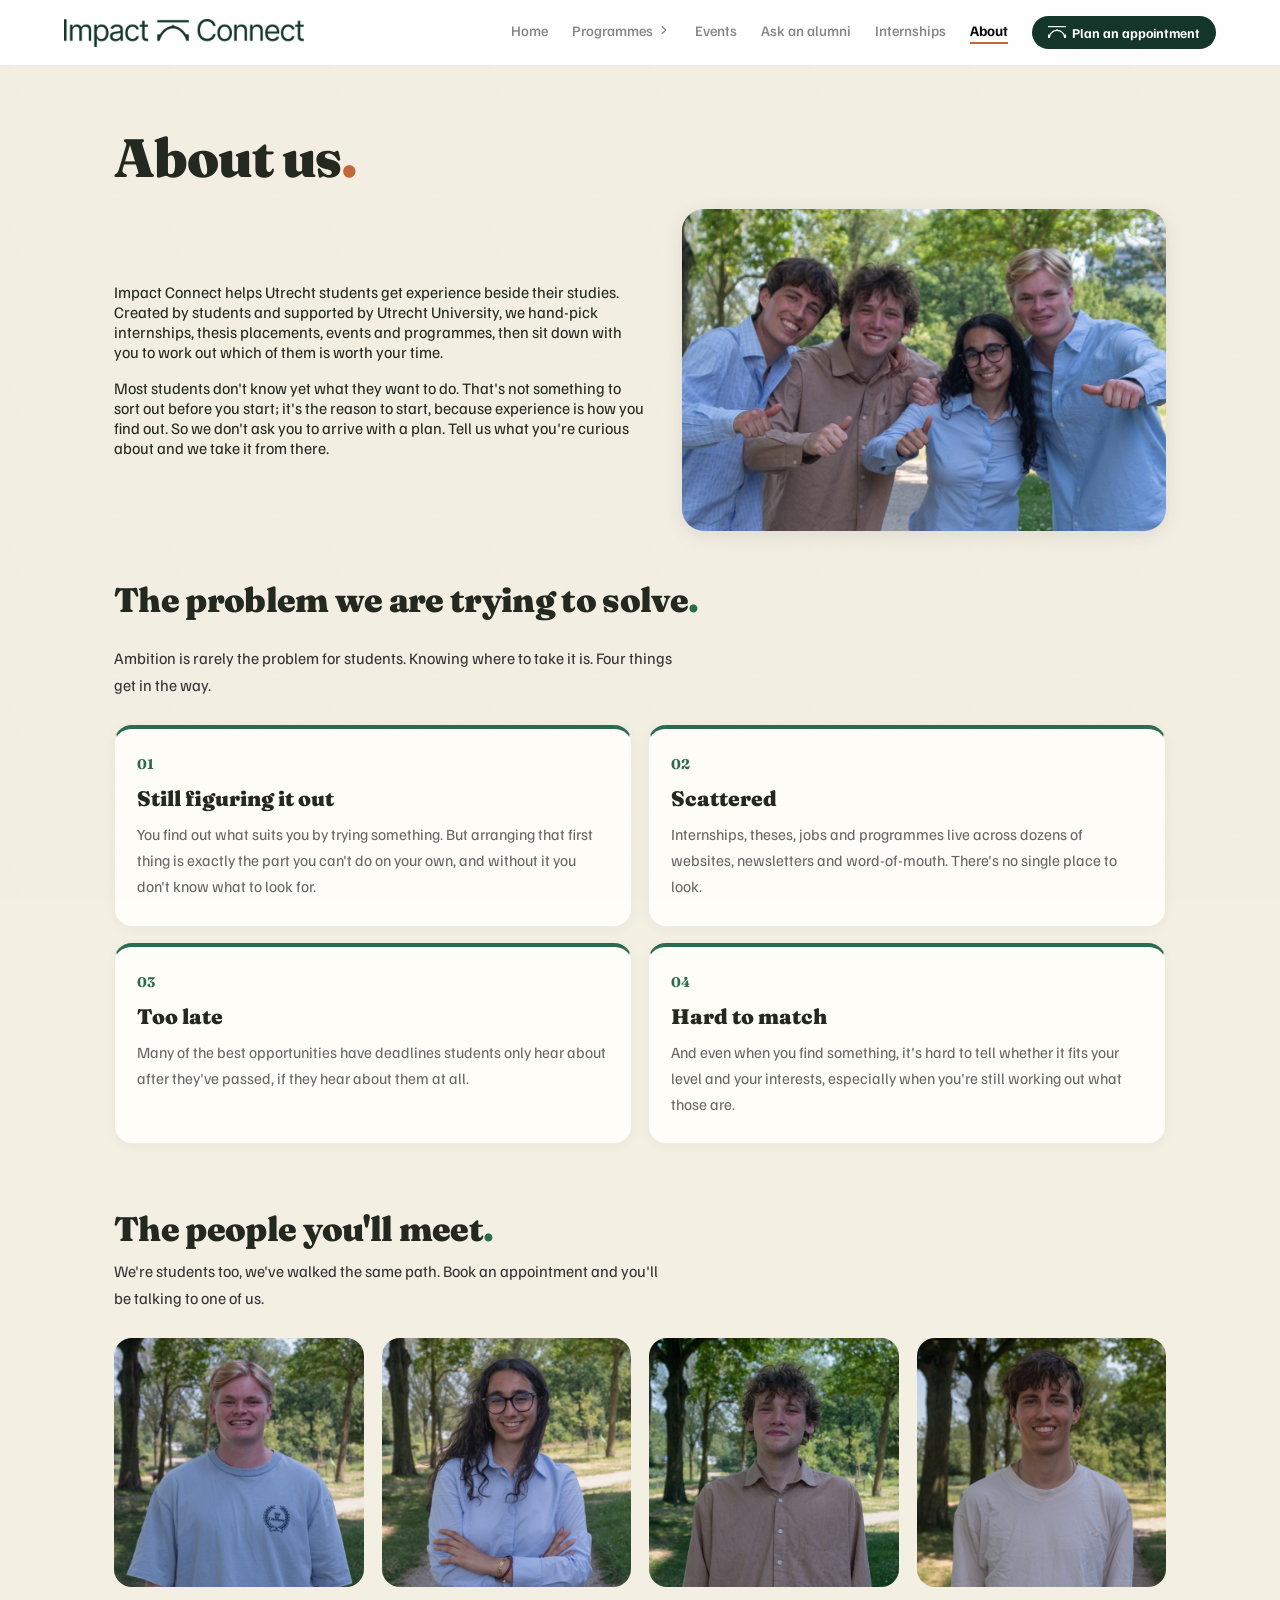
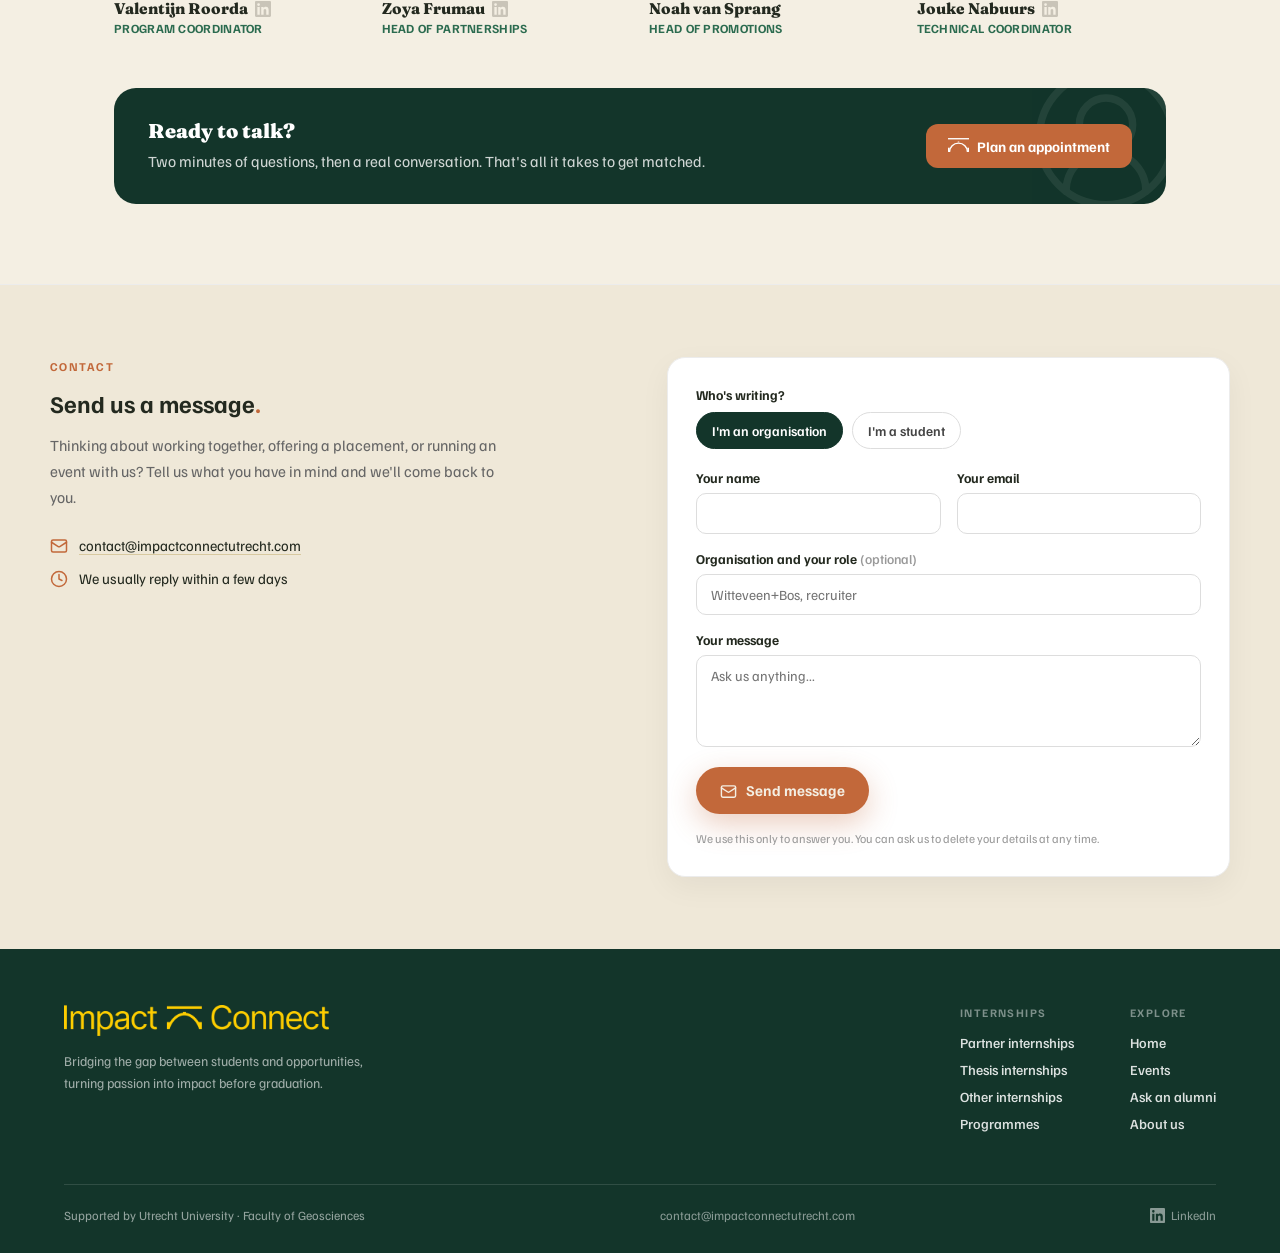
==== commit 857edc0e: "Het sterretje op de afspraakknoppen vervangen door de brug Een sterretje leest inmiddels als "hier z" ====
--- a/about.html
+++ b/about.html
@@ -49,7 +49,7 @@
     <a class="nav-link" href="alumni.html" data-t="nav.alumni">Ask an alumni</a>
     <a class="nav-link" href="internships.html" data-t="nav.internships">Internships</a>
     <a class="nav-link on" href="about.html" data-t="nav.about">About</a>
-    <button class="nav-cta" data-open-form><span data-icon="Sparkles" data-size="14"></span> <span data-t="nav.appointment">Plan an appointment</span></button>
+    <button class="nav-cta" data-open-form><span data-mark="currentColor" data-size="18"></span> <span data-t="nav.appointment">Plan an appointment</span></button>
     <button class="taal-knop" data-taalknop type="button">NL</button>
     <span class="saved-count"><span data-icon="Bookmark" data-size="14" data-color="#C2683A" data-fill="#C2683A"></span> <span data-saved-count>0</span></span>
     <span class="uu-cobrand"><span data-uu-logo="38"></span><span data-t="nav.uu">Utrecht<br />University</span></span>
@@ -152,7 +152,7 @@
       <!-- De tekst zit in een eigen span, net als in de menubalk: data-t
            vervangt de hele inhoud van het element, en dan zou het sterretje
            hiernaast verdwijnen zodra je naar Nederlands wisselt. -->
-      <button class="cta" data-open-form><span data-icon="Sparkles" data-size="16"></span> <span data-t="nav.appointment">Plan an appointment</span></button>
+      <button class="cta" data-open-form><span data-mark="currentColor" data-size="21"></span> <span data-t="nav.appointment">Plan an appointment</span></button>
     </div>
   </div>
 
